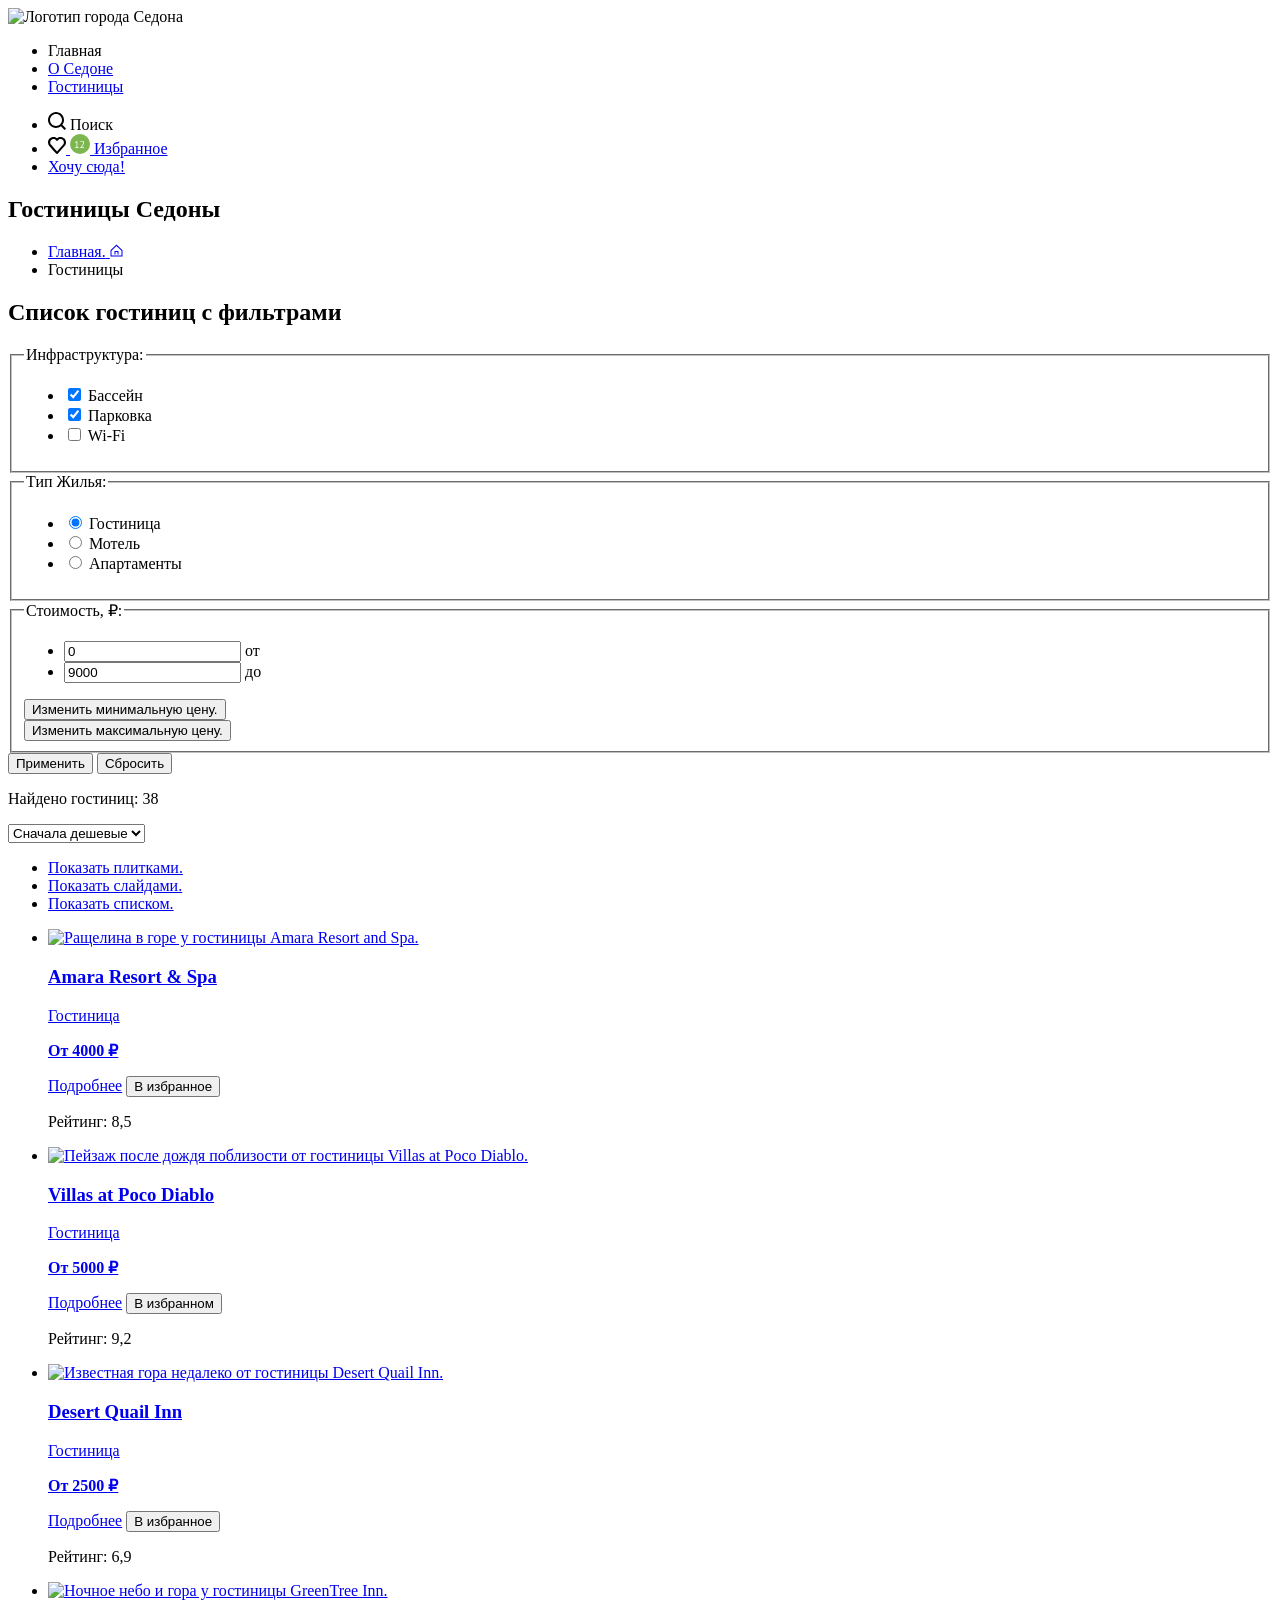
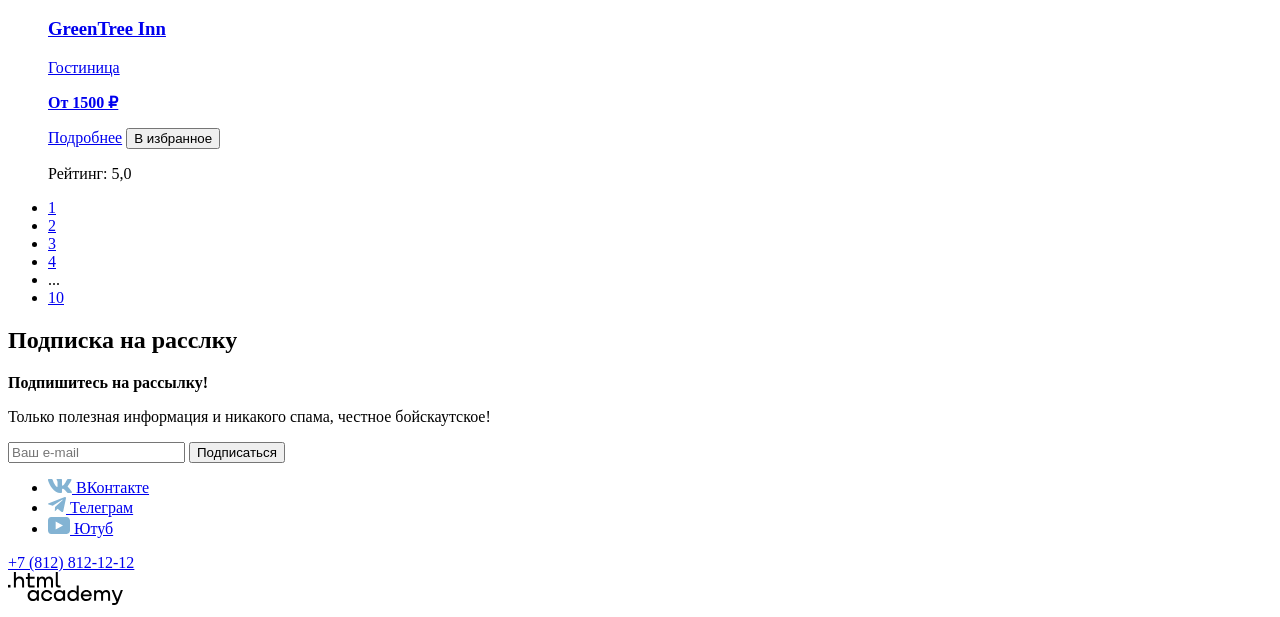
==== catalog.html @ 79cba4f5 "добавлены метки для автоматического теста" ====
<!doctype html>
<html lang="ru">
  <head>
    <meta charset="utf-8" />
    <title>HTML Academy: Седона</title>
    <link rel="icon" href="favicon.ico" />
    <link rel="icon" type="image/png" href="images/favicon.png" />
    <link rel="stylesheet" href="styles/styles.css" />
  </head>
  <body>
    <header class="catalog-header" data-test="header">
      <nav class="header-nav">
        <a class="header-logo"
          ><img
            width="102"
            height="84"
            class=""
            src="./img/logos/sedona-small.svg"
            alt="Логотип города Седона"
        /></a>
        <ul class="navigation-list">
          <li class="navigation-element list-element-selected">
            <a class="navigation-link">Главная</a>
          </li>
          <li class="navigation-element">
            <a class="navigation-link" href="./catalog.html">О Седоне</a>
          </li>
          <li class="navigation-element">
            <a class="navigation-link" href="./form.html">Гостиницы</a>
          </li>
        </ul>

        <ul class="navigation-list-icons">
          <li class="navigation-element">
            <a class="navigation-link"
              ><svg
                class="navigation-icon"
                width="18"
                height="18"
                viewBox="0 0 18 18"
                fill="none"
                xmlns="http://www.w3.org/2000/svg"
              >
                <path
                  d="M18 16.5083L14.3 12.8287C15.3 11.5359 16 9.8453 16 7.9558C16 3.58011 12.4 0 8 0C3.6 0 0 3.67956 0 8.05525C0 12.4309 3.6 16.011 8 16.011C9.8 16.011 11.5 15.4144 12.9 14.3204L16.6 18L18 16.5083ZM8 14.0221C4.7 14.0221 2 11.337 2 8.05525C2 4.77348 4.7 2.0884 8 2.0884C11.3 2.0884 14 4.77348 14 8.05525C14 11.337 11.3 14.0221 8 14.0221Z"
                  fill="black"
                />
              </svg>
              <span class="visually-hidden">Поиск</span>
            </a>
          </li>
          <li class="navigation-element">
            <a class="navigation-link" href="./catalog.html">
              <svg
                class="navigation-icon"
                width="18"
                height="17"
                viewBox="0 0 18 17"
                fill="none"
                xmlns="http://www.w3.org/2000/svg"
              >
                <path
                  d="M8.9 17C8.6 17 8.3 16.9 8.1 16.6C2.7 10.5 1.4 9.1 1.1 8.7C0.4 7.8 0 6.6 0 5.4C0 2.4 2.4 0 5.5 0C6.8 0 8 0.5 9 1.3C10 0.5 11.3 0 12.5 0C15.5 0 18 2.4 18 5.4C18 6.7 17.5 7.9 16.7 8.8L9.7 16.7C9.5 16.9 9.3 17 8.9 17ZM2.9 7.5C3.2 7.9 6.4 11.5 9 14.4L15.2 7.4C15.7 6.9 15.9 6.2 15.9 5.4C15.9 3.6 14.4 2.1 12.6 2.1C11.6 2.1 10.6 2.6 9.9 3.4C9.6 3.7 9.3 3.8 9 3.8C8.7 3.8 8.4 3.6 8.2 3.4C7.5 2.6 6.5 2.1 5.5 2.1C3.7 2.1 2.2 3.6 2.2 5.4C2.1 6.3 2.5 7 2.9 7.5C2.8 7.5 2.8 7.5 2.9 7.5Z"
                  fill="black"
                />
              </svg>
              <svg
                width="20"
                height="20"
                viewBox="0 0 20 20"
                fill="none"
                xmlns="http://www.w3.org/2000/svg"
              >
                <rect width="20" height="20" rx="10" fill="#7DB54F" />
                <path
                  d="M5.13078 13.26H6.53078V8.42L6.63078 7.83L6.23078 8.3L5.13078 9.09L4.75078 8.58L6.95078 6.88H7.31078V13.26H8.68078V14H5.13078V13.26ZM13.96 8.59C13.96 8.94333 13.8933 9.30667 13.76 9.68C13.6333 10.0467 13.4633 10.4167 13.25 10.79C13.0433 11.1633 12.81 11.53 12.55 11.89C12.29 12.2433 12.03 12.58 11.77 12.9L11.28 13.33V13.37L11.92 13.26H14.1V14H10.12V13.71C10.2667 13.5567 10.4433 13.3667 10.65 13.14C10.8567 12.9133 11.07 12.6633 11.29 12.39C11.5167 12.11 11.7367 11.8167 11.95 11.51C12.17 11.1967 12.3667 10.88 12.54 10.56C12.72 10.24 12.8633 9.92333 12.97 9.61C13.0767 9.29667 13.13 9 13.13 8.72C13.13 8.39333 13.0367 8.12333 12.85 7.91C12.6633 7.69 12.38 7.58 12 7.58C11.7467 7.58 11.5 7.63333 11.26 7.74C11.02 7.84 10.8133 7.95667 10.64 8.09L10.31 7.52C10.5433 7.32 10.82 7.16333 11.14 7.05C11.46 6.93667 11.8033 6.88 12.17 6.88C12.4567 6.88 12.71 6.92333 12.93 7.01C13.15 7.09 13.3367 7.20667 13.49 7.36C13.6433 7.51333 13.76 7.69667 13.84 7.91C13.92 8.11667 13.96 8.34333 13.96 8.59Z"
                  fill="white"
                />
              </svg>

              <span class="visually-hidden">Избранное</span>
            </a>
          </li>
          <li class="navigation-element">
            <a class="button navigation-link want-here-link" href="./form.html">
              Хочу сюда!
            </a>
          </li>
        </ul>
      </nav>
    </header>

    <main class="main-container main-inner" data-test="main">
      <section class="filter" data-test="filter">
        <h1 class="filter-title">Гостиницы Седоны</h1>
        <ul class="breadcrumbs">
          <li class="breadcrumbs-item">
            <a class="breadcrumbs-link" href="index.html">
              <span class="visually-hidden">Главная.</span>
              <svg
                class="breadcrumbs-icon"
                aria-hidden="true"
                focusable="false"
                width="13"
                height="13"
                viewBox="0 0 13 13"
                role="img"
                fill="currentColor"
                xmlns="http://www.w3.org/2000/svg"
              >
                <path
                  d="m6.5.5-6 5.8v6.2h12V6.3L6.5.5Zm5 11h-10V6.7l5-4.8 5 4.8v4.8Z"
                />
                <path d="M4.5 10.5h1V8h2v2.5h1V7h-4v3.5Z" />
              </svg>
            </a>
          </li>
          <li class="breadcrumbs-item">
            <a class="breadcrumbs-link">Гостиницы</a>
          </li>
        </ul>
        <h2 class="visually-hidden">Список гостиниц с фильтрами</h2>
        <form
          class="catalog-filter"
          action="https://echo.htmlacademy.ru/"
          method="get"
        >
          <fieldset class="catalog-filter-group catalog-filter-infrastructure">
            <legend class="catalog-filter-title">Инфраструктура:</legend>
            <ul class="catalog-filter-list">
              <li class="catalog-filter-item">
                <label class="control">
                  <input
                    class="control-input visually-hidden"
                    type="checkbox"
                    name="swimming-pool"
                    checked
                  />
                  <span class="control-mark"></span>
                  <span class="control-label">Бассейн</span>
                </label>
              </li>
              <li class="catalog-filter-item">
                <label class="control">
                  <input
                    class="control-input visually-hidden"
                    type="checkbox"
                    name="parking"
                    checked
                  />
                  <span class="control-mark"></span>
                  <span class="control-label">Парковка</span>
                </label>
              </li>
              <li class="catalog-filter-item">
                <label class="control">
                  <input
                    class="control-input visually-hidden"
                    type="checkbox"
                    name="wi-fi"
                  />
                  <span class="control-mark"></span>
                  <span class="control-label">Wi-Fi</span>
                </label>
              </li>
            </ul>
          </fieldset>
          <fieldset class="catalog-filter-group catalog-filter-type">
            <legend class="catalog-filter-title">Тип Жилья:</legend>
            <ul class="catalog-filter-list">
              <li class="catalog-filter-item">
                <label class="control">
                  <input
                    class="control-input visually-hidden"
                    type="radio"
                    name="type-of-housing"
                    value="hotel"
                    checked
                  />
                  <span class="control-mark"></span>
                  <span class="control-label">Гостиница</span>
                </label>
              </li>
              <li class="catalog-filter-item">
                <label class="control">
                  <input
                    class="control-input visually-hidden"
                    type="radio"
                    name="type-of-housing"
                    value="motel"
                  />
                  <span class="control-mark"></span>
                  <span class="control-label">Мотель</span>
                </label>
              </li>
              <li class="catalog-filter-item">
                <label class="control">
                  <input
                    class="control-input visually-hidden"
                    type="radio"
                    name="type-of-housing"
                    value="flat"
                  />
                  <span class="control-mark"></span>
                  <span class="control-label">Апартаменты</span>
                </label>
              </li>
            </ul>
          </fieldset>
          <fieldset class="catalog-filter-group catalog-filter-cost">
            <legend class="catalog-filter-title">Стоимость, &#8381;:</legend>
            <div class="range">
              <ul class="range-inputs-list">
                <li class="range-inputs-item">
                  <input
                    type="number"
                    class="range-field range-field-min"
                    id="range-field-min"
                    value="0"
                    name="range-field-min"
                  />
                  <label class="range-label" for="range-field-min">от</label>
                </li>
                <li class="range-inputs-item">
                  <input
                    type="number"
                    class="range-field range-field-max"
                    id="range-field-max"
                    value="9000"
                    name="range-field-max"
                  />
                  <label class="range-label" for="range-field-max">до</label>
                </li>
              </ul>
              <div class="range-scale">
                <div class="range-bar" style="left: 0; width: 227px">
                  <button class="range-toggle toggle-min" type="button">
                    <span class="visually-hidden"
                      >Изменить минимальную цену.</span
                    >
                  </button>
                  <button class="range-toggle toggle-max" type="button">
                    <span class="visually-hidden"
                      >Изменить максимальную цену.</span
                    >
                  </button>
                </div>
              </div>
            </div>
          </fieldset>
          <div class="filter-send-form">
            <button class="button button-agree" type="submit">Применить</button>
            <button class="button button-reset" type="reset">Сбросить</button>
          </div>
        </form>
      </section>

      <section class="catalog-products" data-test="catalog">
        <div class="catalog-products-sort">
          <p class="select-result">Найдено гостиниц: 38</p>
          <div class="select-wrapper">
            <select class="select-control" aria-label="Сортировка">
              <option value="cheap">Сначала дешевые</option>
            </select>
          </div>
          <ul class="catalog-view-list">
            <li class="catalog-view-item">
              <a
                class="button-show button-show-tile button-show-current"
                href="#"
              >
                <span class="visually-hidden">Показать плитками.</span>
              </a>
            </li>
            <li class="catalog-view-item">
              <a class="button-show button-show-slide" href="#">
                <span class="visually-hidden">Показать слайдами.</span>
              </a>
            </li>
            <li class="catalog-view-item">
              <a class="button-show button-show-list" href="#">
                <span class="visually-hidden">Показать списком.</span>
              </a>
            </li>
          </ul>
        </div>
        <ul class="product-list">
          <li class="product-card">
            <a class="product-card-link" href="#">
              <img
                class="product-card-image"
                src="images/catalog/hotel-1.jpg"
                width="300"
                height="212"
                alt="Ращелина в горе у гостиницы Amara Resort and Spa."
              />
              <h3 class="product-card-title">Amara Resort & Spa</h3>
              <div class="product-card-wrapper">
                <p class="product-card-type">Гостиница</p>
                <p class="product-card-prise">
                  <b class="product-card-prise-mark">От 4000 &#8381;</b>
                </p>
              </div>
            </a>
            <a class="button button-detailed" href="#">Подробнее</a>
            <button class="button button-favorite" type="button">
              В избранное
            </button>
            <div class="product-rating rating-4"></div>
            <p class="button button-rating">Рейтинг: 8,5</p>
          </li>
          <li class="product-card">
            <a class="product-card-link" href="#">
              <img
                class="product-card-image"
                src="images/catalog/hotel-2.jpg"
                width="300"
                height="212"
                alt="Пейзаж после дождя поблизости от гостиницы Villas at Poco Diablo."
              />
              <h3 class="product-card-title">Villas at Poco Diablo</h3>
              <div class="product-card-wrapper">
                <p class="product-card-type">Гостиница</p>
                <p class="product-card-prise">
                  <b class="product-card-prise-mark">От 5000 &#8381;</b>
                </p>
              </div>
            </a>
            <a class="button button-detailed" href="#">Подробнее</a>
            <button class="button button-favorite-added" type="button">
              В избранном
            </button>
            <div class="product-rating rating-4"></div>
            <p class="button button-rating">Рейтинг: 9,2</p>
          </li>
          <li class="product-card">
            <a class="product-card-link" href="#">
              <img
                class="product-card-image"
                src="images/catalog/hotel-3.jpg"
                width="300"
                height="212"
                alt="Известная гора недалеко от гостиницы Desert Quail Inn."
              />
              <h3 class="product-card-title">Desert Quail Inn</h3>
              <div class="product-card-wrapper">
                <p class="product-card-type">Гостиница</p>
                <p class="product-card-prise">
                  <b class="product-card-prise-mark">От 2500 &#8381;</b>
                </p>
              </div>
            </a>
            <a class="button button-detailed" href="#">Подробнее</a>
            <button class="button button-favorite" type="button">
              В избранное
            </button>
            <div class="product-rating rating-3"></div>
            <p class="button button-rating">Рейтинг: 6,9</p>
          </li>
          <li class="product-card">
            <a class="product-card-link" href="#">
              <img
                class="product-card-image"
                src="images/catalog/hotel-4.jpg"
                width="300"
                height="212"
                alt="Ночное небо и гора у гостиницы GreenTree Inn."
              />
              <h3 class="product-card-title">GreenTree Inn</h3>
              <div class="product-card-wrapper">
                <p class="product-card-type">Гостиница</p>
                <p class="product-card-prise">
                  <b class="product-card-prise-mark">От 1500 &#8381;</b>
                </p>
              </div>
            </a>
            <a class="button button-detailed" href="#">Подробнее</a>
            <button class="button button-favorite" type="button">
              В избранное
            </button>
            <div class="product-rating rating-2"></div>
            <p class="button button-rating">Рейтинг: 5,0</p>
          </li>
        </ul>
        <ul class="pagination">
          <li class="pagination-item">
            <a class="pagination-link pagination-link-current" href="#">1</a>
          </li>
          <li class="pagination-item">
            <a class="pagination-link" href="#">2</a>
          </li>
          <li class="pagination-item">
            <a class="pagination-link" href="#">3</a>
          </li>
          <li class="pagination-item">
            <a class="pagination-link" href="#">4</a>
          </li>
          <li class="pagination-item">
            <span class="pagination-link pagination-ellipsis">...</span>
          </li>
          <li class="pagination-item">
            <a class="pagination-link" href="#">10</a>
          </li>
        </ul>
      </section>
      <section class="subscribtion" data-test="subscribe">
        <h2 class="visually-hidden">Подписка на расслку</h2>

        <b class="find-hotel-title">Подпишитесь на рассылку!</b>
        <p class="find-hotel-bridge">
          Только полезная информация и никакого спама, честное бойскаутское!
        </p>

        <form
          class="subscribtion-form"
          action="https://echo.htmlacademy.ru/"
          method="post"
        >
          <label for="subscribtion-email"></label>
          <input
            class="field"
            placeholder="Ваш e-mail"
            type="email"
            name="subscribtion-email"
            id="subscribtion-email"
            required
          />
          <button class="button subscribtion-button" type="submit">
            Подписаться
          </button>
        </form>
      </section>
    </main>
    <footer class="catalog-footer" data-test="footer">
      <section class="footer-social">
        <ul class="footer-social-list">
          <li class="footer-social-item">
            <a class="footer-social-logo" href="https://vk.com/htmlacademy">
              <svg
                class="footer-social-logo"
                width="24"
                height="14"
                viewBox="0 0 24 14"
                fill="none"
                xmlns="http://www.w3.org/2000/svg"
              >
                <path
                  fill-rule="evenodd"
                  clip-rule="evenodd"
                  d="M23.45 0.948C23.616 0.402 23.45 0 22.655 0H20.03C19.362 0 19.054 0.347 18.887 0.73C18.887 0.73 17.552 3.926 15.661 6.002C15.049 6.604 14.771 6.795 14.437 6.795C14.27 6.795 14.019 6.604 14.019 6.057V0.948C14.019 0.292 13.835 0 13.279 0H9.151C8.734 0 8.483 0.304 8.483 0.593C8.483 1.214 9.429 1.358 9.526 3.106V6.904C9.526 7.737 9.373 7.888 9.039 7.888C8.149 7.888 5.984 4.677 4.699 1.003C4.45 0.288 4.198 0 3.527 0H0.9C0.15 0 0 0.347 0 0.73C0 1.412 0.89 4.8 4.145 9.281C6.315 12.341 9.37 14 12.153 14C13.822 14 14.028 13.632 14.028 12.997V10.684C14.028 9.947 14.186 9.8 14.715 9.8C15.105 9.8 15.772 9.992 17.33 11.467C19.11 13.216 19.403 14 20.405 14H23.03C23.78 14 24.156 13.632 23.94 12.904C23.702 12.18 22.852 11.129 21.725 9.882C21.113 9.172 20.195 8.407 19.916 8.024C19.527 7.533 19.638 7.314 19.916 6.877C19.916 6.877 23.116 2.451 23.449 0.948H23.45Z"
                  fill="#83B3D3"
                />
              </svg>

              <span class="visually-hidden">ВКонтакте</span>
            </a>
          </li>
          <li class="footer-social-item">
            <a class="footer-social-logo" href="https://t.me/htmlacademy">
              <svg
                class="footer-social-logo"
                width="18"
                height="16"
                viewBox="0 0 18 16"
                fill="none"
                xmlns="http://www.w3.org/2000/svg"
              >
                <path
                  d="M16.785 0.0992597L0.840489 6.24776C-0.247661 6.68481 -0.241365 7.29184 0.640845 7.56253L4.73445 8.83953L14.2058 2.8637C14.6537 2.59121 15.0629 2.7378 14.7265 3.03636L7.05283 9.96185H7.05103L7.05283 9.96275L6.77045 14.1823C7.18413 14.1823 7.36669 13.9925 7.59871 13.7686L9.58705 11.8351L13.7229 14.89C14.4855 15.31 15.0332 15.0941 15.2229 14.1841L17.9379 1.38885C18.2158 0.274623 17.5126 -0.229883 16.785 0.0992597Z"
                  fill="#83B3D3"
                />
              </svg>

              <span class="visually-hidden">Телеграм</span>
            </a>
          </li>
          <li class="footer-social-item">
            <a
              class="footer-social-logo"
              href="https://www.youtube.com/user/htmlacademyru"
            >
              <svg
                class="footer-social-logo"
                width="22"
                height="17"
                viewBox="0 0 22 17"
                fill="none"
                xmlns="http://www.w3.org/2000/svg"
              >
                <path
                  d="M18.607 0H3.17413C1.31343 0 0 1.59375 0 3.4V13.4937C0 15.4062 1.31343 17 3.17413 17H18.8259C20.4677 17 22 15.4062 22 13.6V3.4C21.7811 1.59375 20.4677 0 18.607 0ZM7.66169 12.5375V4.4625L14.995 8.5L7.66169 12.5375Z"
                  fill="#83B3D3"
                />
              </svg>

              <span class="visually-hidden">Ютуб</span>
            </a>
          </li>
        </ul>
      </section>

      <section class="footer-phone">
        <a href="tel:+78128121212">+7 (812) 812-12-12</a>
      </section>
      <section class="footer-logo">
        <svg
          width="115"
          height="33"
          viewBox="0 0 115 33"
          fill="none"
          xmlns="http://www.w3.org/2000/svg"
        >
          <path d="M0 12.9V15.5H2.5V12.9H0Z" fill="black" />
          <path
            d="M11.6 4.5C10 4.5 8.8 5.2 8 6.2H7.9V0H5.9V15.5H7.9V10.2C7.9 8.1 9.2 6.6 11.2 6.6C13 6.6 14.1 8 14.1 9.8V15.5H16.1V9.4C16.2 6.4 14.3 4.5 11.6 4.5Z"
            fill="black"
          />
          <path
            d="M26.6 4.8H21.8V1.1H19.8V4.9H17.9V6.9H19.8V12.9C19.8 14.6 20.8 15.6 22.5 15.6H26.6V13.6H22.9C22.2 13.6 21.8 13.2 21.8 12.5V6.8H26.6V4.8Z"
            fill="black"
          />
          <path
            d="M41.1 4.6C39.5 4.6 38.2 5.4 37.6 6.7H37.5C36.9 5.5 35.7 4.6 34.1 4.6C32.7 4.6 31.6 5.4 31 6.4H30.9V4.8H29V15.4H31V10C31 8 32 6.5 33.6 6.5C35.1 6.5 36 7.5 36 9.1V15.4H38V9.8C38 7.4 39.4 6.5 40.6 6.5C42.1 6.5 43 7.5 43 9.1V15.4H45V8.9C45.1 6.4 43.6 4.6 41.1 4.6Z"
            fill="black"
          />
          <path
            d="M47.8 12.7C47.8 14.4 48.8 15.4 50.6 15.4H52.6V13.4H50.9C50.2 13.4 49.8 13 49.8 12.3V0H47.8V12.7Z"
            fill="black"
          />
          <path
            d="M28.9 19.7C28 18.6 26.7 17.9 25 17.9C21.9 17.9 19.6 20.2 19.6 23.5C19.6 26.8 21.9 29.1 25 29.1C26.8 29.1 28 28.3 28.8 27.2H28.9V28.8H30.9V18.2H28.9V19.7ZM25.3 27.1C23.1 27.1 21.7 25.5 21.7 23.5C21.7 21.5 23.1 19.9 25.3 19.9C27.5 19.9 28.9 21.5 28.9 23.5C28.9 25.4 27.5 27.1 25.3 27.1Z"
            fill="black"
          />
          <path
            d="M44.2 22C43.7 19.6 41.6 17.9 38.8 17.9C35.4 17.9 33.2 20.4 33.2 23.5C33.2 26.6 35.4 29.1 38.8 29.1C41.6 29.1 43.7 27.3 44.2 24.9H42.1C41.7 26.2 40.4 27.2 38.8 27.2C36.6 27.2 35.2 25.6 35.2 23.6C35.2 21.6 36.6 20 38.8 20C40.4 20 41.6 21 42.1 22.2H44.2V22Z"
            fill="black"
          />
          <path
            d="M55.1 19.7C54.2 18.6 52.9 17.9 51.2 17.9C48.1 17.9 45.8 20.2 45.8 23.5C45.8 26.8 48.1 29.1 51.2 29.1C53 29.1 54.2 28.3 55 27.2H55.1V28.8H57.1V18.2H55.1V19.7ZM51.5 27.1C49.3 27.1 47.9 25.5 47.9 23.5C47.9 21.5 49.3 19.9 51.5 19.9C53.7 19.9 55.1 21.5 55.1 23.5C55.1 25.4 53.6 27.1 51.5 27.1Z"
            fill="black"
          />
          <path
            d="M68.7 19.8C67.8 18.7 66.5 17.9 64.8 17.9C61.7 17.9 59.4 20.2 59.4 23.5C59.4 26.8 61.6 29.1 64.8 29.1C66.5 29.1 67.8 28.3 68.6 27.3H68.7V28.8H70.7V13.4H68.7V19.8ZM65.1 27.1C62.9 27.1 61.5 25.5 61.5 23.5C61.5 21.5 62.9 19.9 65.1 19.9C67.3 19.9 68.7 21.5 68.7 23.5C68.6 25.5 67.2 27.1 65.1 27.1Z"
            fill="black"
          />
          <path
            d="M78.3 17.9C75 17.9 72.8 20.4 72.8 23.5C72.8 26.5 74.9 29.1 78.3 29.1C80.8 29.1 82.8 27.8 83.5 25.5H81.4C80.9 26.5 79.8 27.1 78.4 27.1C76.5 27.1 75.1 25.8 75 24.2H83.8C84 20.6 81.8 17.9 78.3 17.9ZM78.3 19.8C80 19.8 81.3 20.8 81.6 22.4H75.1C75.4 20.9 76.6 19.8 78.3 19.8Z"
            fill="black"
          />
          <path
            d="M98.2 17.9C96.6 17.9 95.3 18.7 94.6 19.9H94.5C93.9 18.7 92.7 17.9 91.1 17.9C89.7 17.9 88.6 18.6 88 19.7V18.2H86.1V28.8H88.1V23.4C88.1 21.4 89.1 20 90.7 19.9C92.2 19.9 93.1 20.9 93.1 22.5V28.8H95.1V23.2C95.1 20.8 96.5 19.9 97.7 19.9C99.2 19.9 100.1 20.9 100.1 22.5V28.8H102.1V22.3C102.2 19.7 100.7 17.9 98.2 17.9Z"
            fill="black"
          />
          <path
            d="M109.4 27L105.8 18.1H103.6L108.4 29.7C108.1 30.6 107.7 30.9 106.7 30.9H104.2V32.9H106.7C108.5 32.9 109.5 32.1 110.2 30.3L114.9 18.1H112.8L109.4 27Z"
            fill="black"
          />
        </svg>
      </section>
    </footer>
  </body>
</html>
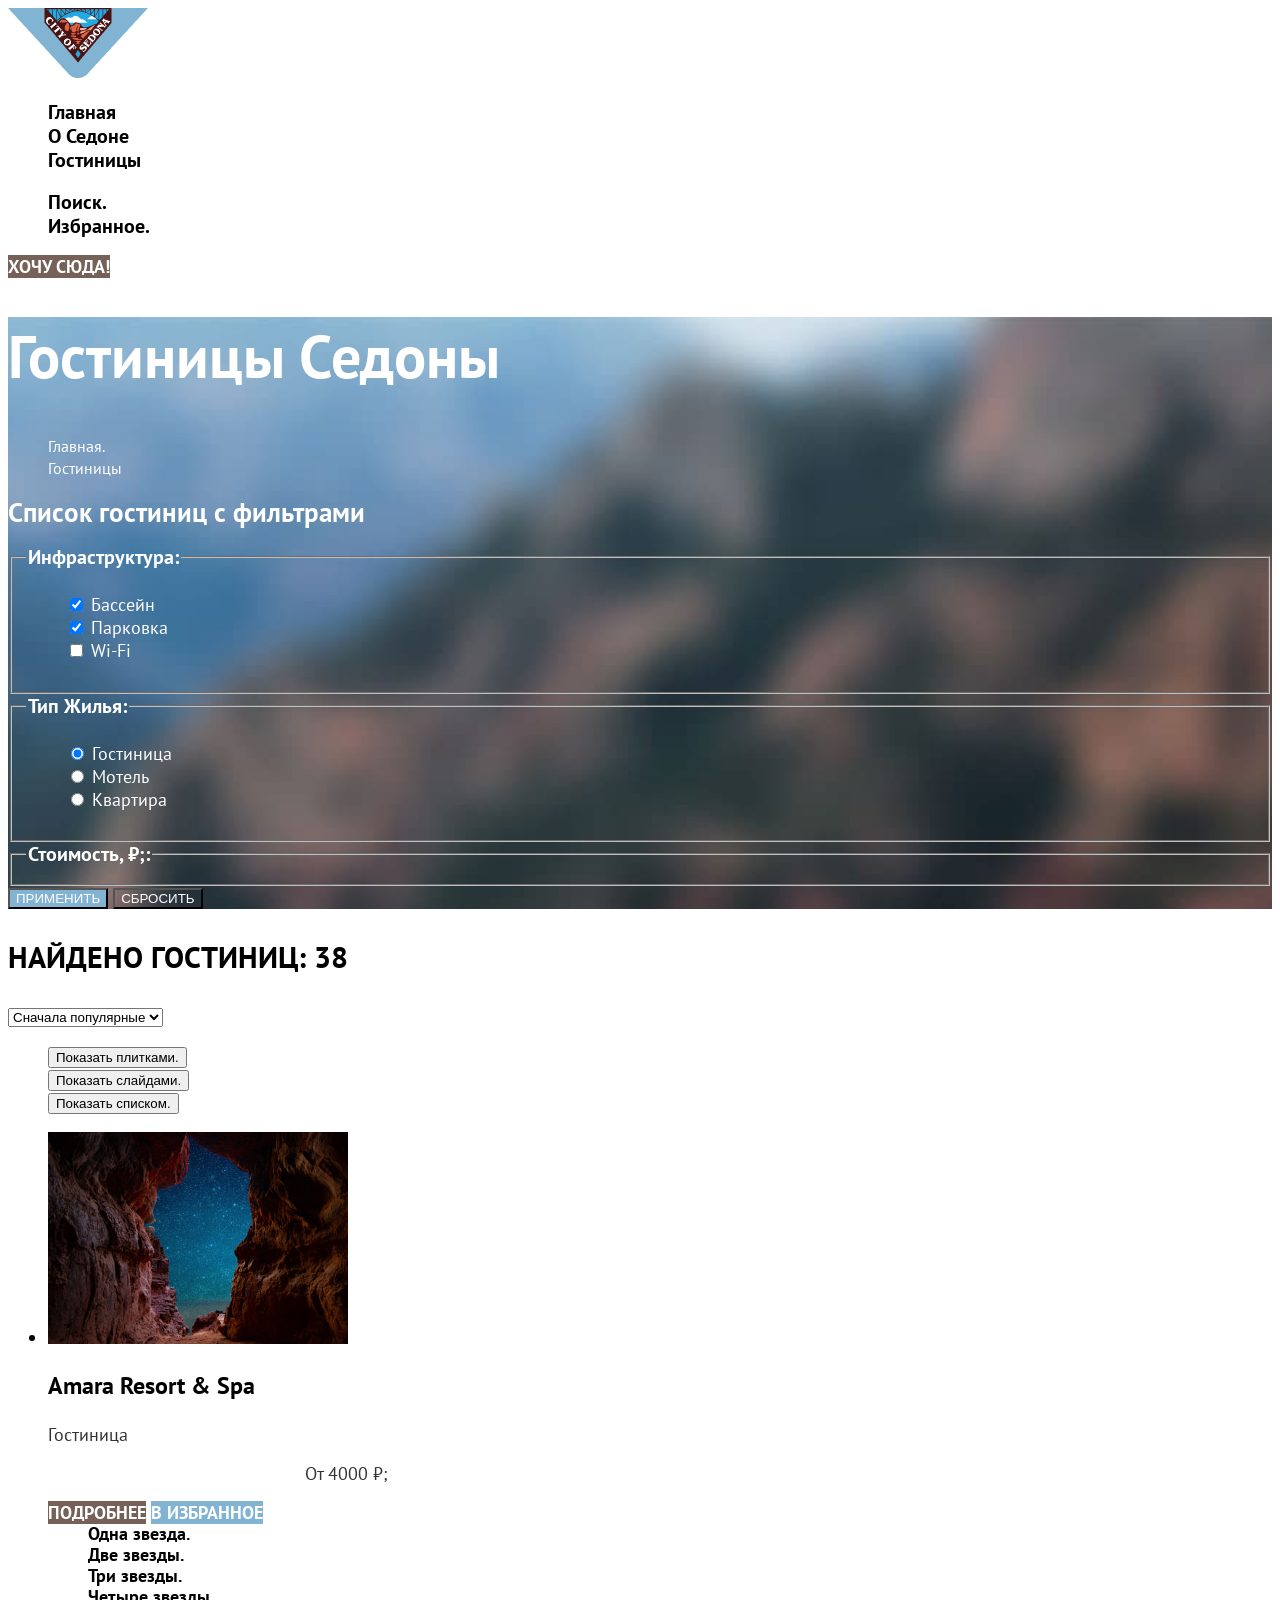
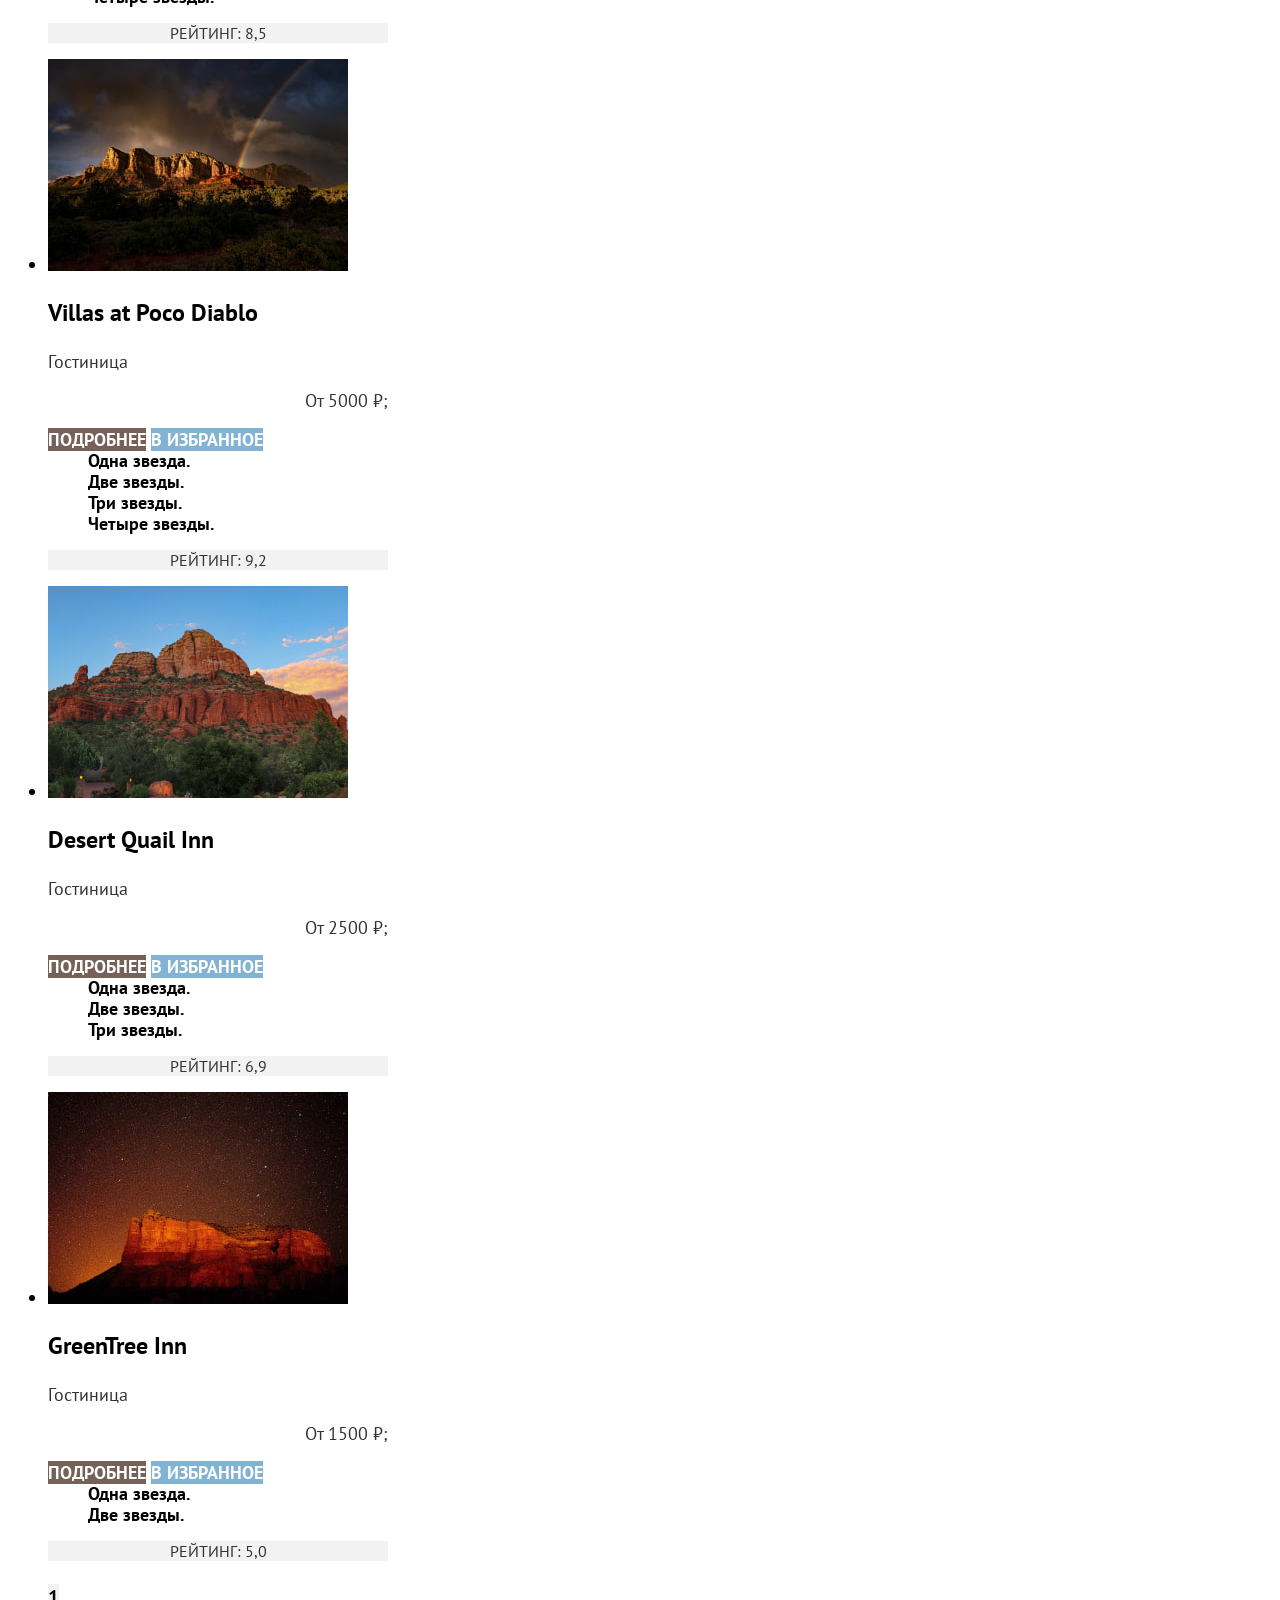
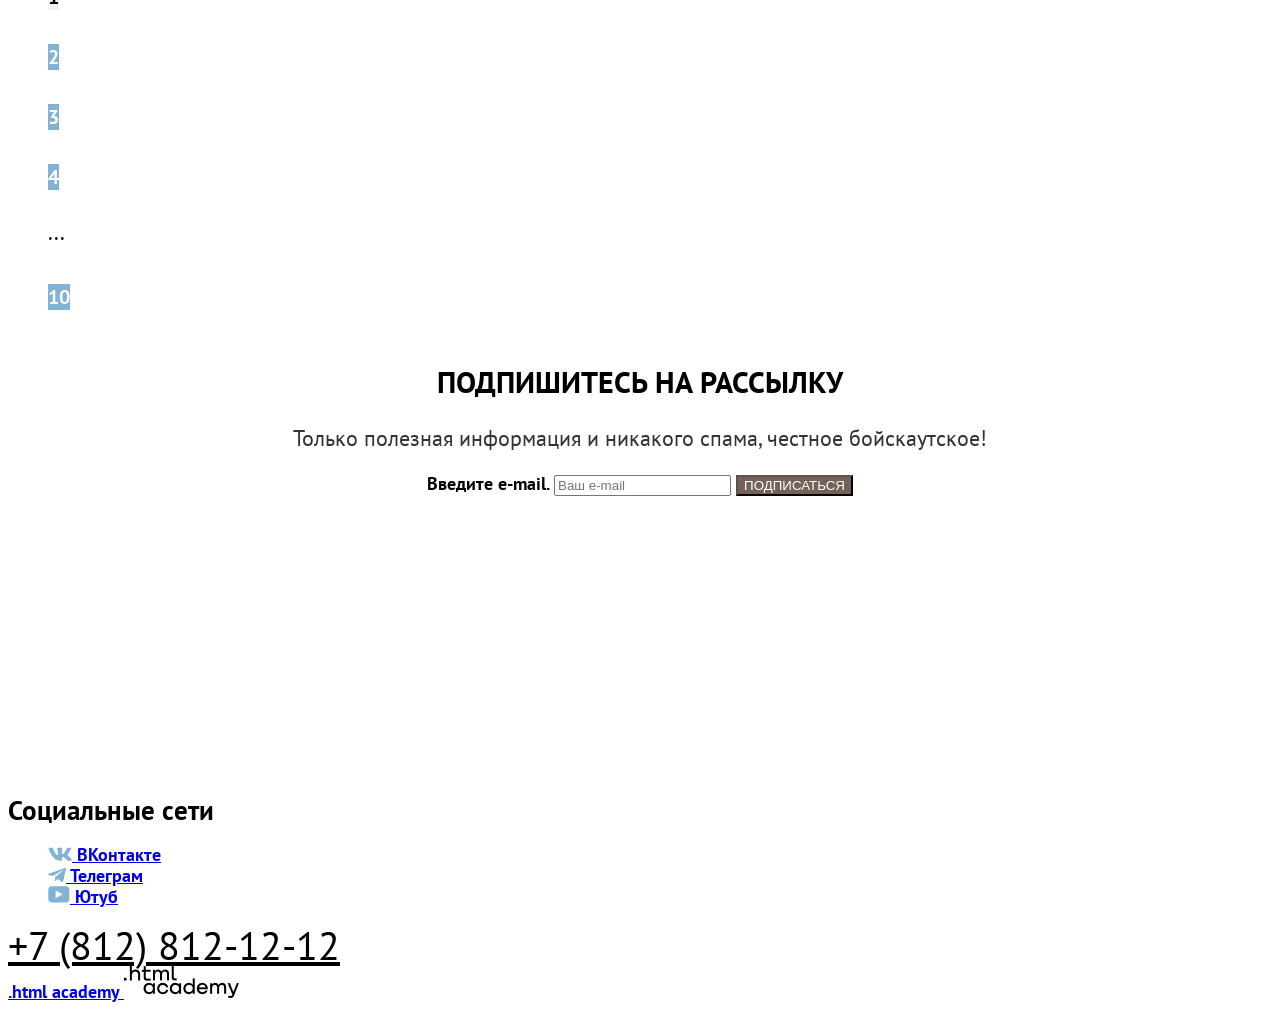
==== commit aabb4830: "сделаны стили каталога" ====
--- a/catalog.html
+++ b/catalog.html
@@ -3,116 +3,55 @@
   <head>
     <meta charset="utf-8" />
     <title>HTML Academy: Седона</title>
-    <link rel="icon" href="favicon.ico" />
-    <link rel="icon" type="image/png" href="images/favicon.png" />
     <link rel="stylesheet" href="styles/styles.css" />
   </head>
   <body>
-    <header class="catalog-header" data-test="header">
-      <nav class="header-nav">
-        <a class="header-logo"
-          ><img
-            width="102"
-            height="84"
-            class=""
-            src="./img/logos/sedona-small.svg"
-            alt="Логотип города Седона"
-        /></a>
+    <header class="page-header">
+      <a class="navigation-logo" href="index.html">
+        <img
+          class="navigation-img"
+          src="images/logo.png"
+          width="140"
+          height="70"
+          alt='Логотип сайта поиска гостиниц "Седона".'
+        />
+      </a>
+      <nav class="navigation">
         <ul class="navigation-list">
-          <li class="navigation-element list-element-selected">
-            <a class="navigation-link">Главная</a>
-          </li>
-          <li class="navigation-element">
-            <a class="navigation-link" href="./catalog.html">О Седоне</a>
-          </li>
-          <li class="navigation-element">
-            <a class="navigation-link" href="./form.html">Гостиницы</a>
-          </li>
-        </ul>
-
-        <ul class="navigation-list-icons">
-          <li class="navigation-element">
-            <a class="navigation-link"
-              ><svg
-                class="navigation-icon"
-                width="18"
-                height="18"
-                viewBox="0 0 18 18"
-                fill="none"
-                xmlns="http://www.w3.org/2000/svg"
-              >
-                <path
-                  d="M18 16.5083L14.3 12.8287C15.3 11.5359 16 9.8453 16 7.9558C16 3.58011 12.4 0 8 0C3.6 0 0 3.67956 0 8.05525C0 12.4309 3.6 16.011 8 16.011C9.8 16.011 11.5 15.4144 12.9 14.3204L16.6 18L18 16.5083ZM8 14.0221C4.7 14.0221 2 11.337 2 8.05525C2 4.77348 4.7 2.0884 8 2.0884C11.3 2.0884 14 4.77348 14 8.05525C14 11.337 11.3 14.0221 8 14.0221Z"
-                  fill="black"
-                />
-              </svg>
-              <span class="visually-hidden">Поиск</span>
-            </a>
-          </li>
-          <li class="navigation-element">
-            <a class="navigation-link" href="./catalog.html">
-              <svg
-                class="navigation-icon"
-                width="18"
-                height="17"
-                viewBox="0 0 18 17"
-                fill="none"
-                xmlns="http://www.w3.org/2000/svg"
-              >
-                <path
-                  d="M8.9 17C8.6 17 8.3 16.9 8.1 16.6C2.7 10.5 1.4 9.1 1.1 8.7C0.4 7.8 0 6.6 0 5.4C0 2.4 2.4 0 5.5 0C6.8 0 8 0.5 9 1.3C10 0.5 11.3 0 12.5 0C15.5 0 18 2.4 18 5.4C18 6.7 17.5 7.9 16.7 8.8L9.7 16.7C9.5 16.9 9.3 17 8.9 17ZM2.9 7.5C3.2 7.9 6.4 11.5 9 14.4L15.2 7.4C15.7 6.9 15.9 6.2 15.9 5.4C15.9 3.6 14.4 2.1 12.6 2.1C11.6 2.1 10.6 2.6 9.9 3.4C9.6 3.7 9.3 3.8 9 3.8C8.7 3.8 8.4 3.6 8.2 3.4C7.5 2.6 6.5 2.1 5.5 2.1C3.7 2.1 2.2 3.6 2.2 5.4C2.1 6.3 2.5 7 2.9 7.5C2.8 7.5 2.8 7.5 2.9 7.5Z"
-                  fill="black"
-                />
-              </svg>
-              <svg
-                width="20"
-                height="20"
-                viewBox="0 0 20 20"
-                fill="none"
-                xmlns="http://www.w3.org/2000/svg"
-              >
-                <rect width="20" height="20" rx="10" fill="#7DB54F" />
-                <path
-                  d="M5.13078 13.26H6.53078V8.42L6.63078 7.83L6.23078 8.3L5.13078 9.09L4.75078 8.58L6.95078 6.88H7.31078V13.26H8.68078V14H5.13078V13.26ZM13.96 8.59C13.96 8.94333 13.8933 9.30667 13.76 9.68C13.6333 10.0467 13.4633 10.4167 13.25 10.79C13.0433 11.1633 12.81 11.53 12.55 11.89C12.29 12.2433 12.03 12.58 11.77 12.9L11.28 13.33V13.37L11.92 13.26H14.1V14H10.12V13.71C10.2667 13.5567 10.4433 13.3667 10.65 13.14C10.8567 12.9133 11.07 12.6633 11.29 12.39C11.5167 12.11 11.7367 11.8167 11.95 11.51C12.17 11.1967 12.3667 10.88 12.54 10.56C12.72 10.24 12.8633 9.92333 12.97 9.61C13.0767 9.29667 13.13 9 13.13 8.72C13.13 8.39333 13.0367 8.12333 12.85 7.91C12.6633 7.69 12.38 7.58 12 7.58C11.7467 7.58 11.5 7.63333 11.26 7.74C11.02 7.84 10.8133 7.95667 10.64 8.09L10.31 7.52C10.5433 7.32 10.82 7.16333 11.14 7.05C11.46 6.93667 11.8033 6.88 12.17 6.88C12.4567 6.88 12.71 6.92333 12.93 7.01C13.15 7.09 13.3367 7.20667 13.49 7.36C13.6433 7.51333 13.76 7.69667 13.84 7.91C13.92 8.11667 13.96 8.34333 13.96 8.59Z"
-                  fill="white"
-                />
-              </svg>
-
-              <span class="visually-hidden">Избранное</span>
-            </a>
-          </li>
-          <li class="navigation-element">
-            <a class="button navigation-link want-here-link" href="./form.html">
-              Хочу сюда!
-            </a>
-          </li>
-        </ul>
+          <li class="navigation-item">
+            <a class="navigation-link" href="index.html">Главная</a>
+          </li>
+          <li class="navigation-item">
+            <a class="navigation-link" href="#">О Седоне</a>
+          </li>
+          <li class="navigation-item">
+            <a class="navigation-link navigation-current" href="catalog.html"
+              >Гостиницы</a
+            >
+          </li>
+        </ul>
+        <ul class="navigation-list navigation-user">
+          <li class="navigation-item">
+            <a class="navigation-link" href="#">
+              <span class="visually-hidden">Поиск.</span>
+            </a>
+          </li>
+          <li class="navigation-item">
+            <a class="navigation-link" href="#">
+              <span class="visually-hidden">Избранное.</span>
+            </a>
+          </li>
+        </ul>
+        <a class="button sign-link" href="#">Хочу сюда!</a>
       </nav>
     </header>
-
-    <main class="main-container main-inner" data-test="main">
-      <section class="filter" data-test="filter">
-        <h1 class="filter-title">Гостиницы Седоны</h1>
+    <main class="main-inner">
+      <header class="inner-header">
+        <h1 class="inner-header-title">Гостиницы Седоны</h1>
         <ul class="breadcrumbs">
           <li class="breadcrumbs-item">
             <a class="breadcrumbs-link" href="index.html">
               <span class="visually-hidden">Главная.</span>
-              <svg
-                class="breadcrumbs-icon"
-                aria-hidden="true"
-                focusable="false"
-                width="13"
-                height="13"
-                viewBox="0 0 13 13"
-                role="img"
-                fill="currentColor"
-                xmlns="http://www.w3.org/2000/svg"
-              >
-                <path
-                  d="m6.5.5-6 5.8v6.2h12V6.3L6.5.5Zm5 11h-10V6.7l5-4.8 5 4.8v4.8Z"
-                />
-                <path d="M4.5 10.5h1V8h2v2.5h1V7h-4v3.5Z" />
-              </svg>
             </a>
           </li>
           <li class="breadcrumbs-item">
@@ -125,165 +64,109 @@
           action="https://echo.htmlacademy.ru/"
           method="get"
         >
-          <fieldset class="catalog-filter-group catalog-filter-infrastructure">
+          <fieldset class="catalog-filter-group">
             <legend class="catalog-filter-title">Инфраструктура:</legend>
             <ul class="catalog-filter-list">
               <li class="catalog-filter-item">
                 <label class="control">
                   <input
-                    class="control-input visually-hidden"
+                    class="control-input"
                     type="checkbox"
                     name="swimming-pool"
                     checked
                   />
-                  <span class="control-mark"></span>
-                  <span class="control-label">Бассейн</span>
+                  Бассейн
                 </label>
               </li>
               <li class="catalog-filter-item">
                 <label class="control">
                   <input
-                    class="control-input visually-hidden"
+                    class="control-input"
                     type="checkbox"
                     name="parking"
                     checked
                   />
-                  <span class="control-mark"></span>
-                  <span class="control-label">Парковка</span>
-                </label>
-              </li>
-              <li class="catalog-filter-item">
-                <label class="control">
-                  <input
-                    class="control-input visually-hidden"
-                    type="checkbox"
-                    name="wi-fi"
-                  />
-                  <span class="control-mark"></span>
-                  <span class="control-label">Wi-Fi</span>
+                  Парковка
+                </label>
+              </li>
+              <li class="catalog-filter-item">
+                <label class="control">
+                  <input class="control-input" type="checkbox" name="wi-fi" />
+                  Wi-Fi
                 </label>
               </li>
             </ul>
           </fieldset>
-          <fieldset class="catalog-filter-group catalog-filter-type">
+          <fieldset class="catalog-filter-group">
             <legend class="catalog-filter-title">Тип Жилья:</legend>
             <ul class="catalog-filter-list">
               <li class="catalog-filter-item">
                 <label class="control">
                   <input
-                    class="control-input visually-hidden"
+                    class="control-input"
                     type="radio"
                     name="type-of-housing"
                     value="hotel"
                     checked
                   />
-                  <span class="control-mark"></span>
-                  <span class="control-label">Гостиница</span>
+                  Гостиница
                 </label>
               </li>
               <li class="catalog-filter-item">
                 <label class="control">
                   <input
-                    class="control-input visually-hidden"
+                    class="control-input"
                     type="radio"
                     name="type-of-housing"
                     value="motel"
                   />
-                  <span class="control-mark"></span>
-                  <span class="control-label">Мотель</span>
+                  Мотель
                 </label>
               </li>
               <li class="catalog-filter-item">
                 <label class="control">
                   <input
-                    class="control-input visually-hidden"
+                    class="control-input"
                     type="radio"
                     name="type-of-housing"
                     value="flat"
                   />
-                  <span class="control-mark"></span>
-                  <span class="control-label">Апартаменты</span>
+                  Квартира
                 </label>
               </li>
             </ul>
           </fieldset>
-          <fieldset class="catalog-filter-group catalog-filter-cost">
-            <legend class="catalog-filter-title">Стоимость, &#8381;:</legend>
-            <div class="range">
-              <ul class="range-inputs-list">
-                <li class="range-inputs-item">
-                  <input
-                    type="number"
-                    class="range-field range-field-min"
-                    id="range-field-min"
-                    value="0"
-                    name="range-field-min"
-                  />
-                  <label class="range-label" for="range-field-min">от</label>
-                </li>
-                <li class="range-inputs-item">
-                  <input
-                    type="number"
-                    class="range-field range-field-max"
-                    id="range-field-max"
-                    value="9000"
-                    name="range-field-max"
-                  />
-                  <label class="range-label" for="range-field-max">до</label>
-                </li>
-              </ul>
-              <div class="range-scale">
-                <div class="range-bar" style="left: 0; width: 227px">
-                  <button class="range-toggle toggle-min" type="button">
-                    <span class="visually-hidden"
-                      >Изменить минимальную цену.</span
-                    >
-                  </button>
-                  <button class="range-toggle toggle-max" type="button">
-                    <span class="visually-hidden"
-                      >Изменить максимальную цену.</span
-                    >
-                  </button>
-                </div>
-              </div>
-            </div>
+          <fieldset class="catalog-filter-group">
+            <legend class="catalog-filter-title">Стоимость, &#8381;;:</legend>
           </fieldset>
-          <div class="filter-send-form">
-            <button class="button button-agree" type="submit">Применить</button>
-            <button class="button button-reset" type="reset">Сбросить</button>
-          </div>
+          <button class="button button-apply" type="submit">Применить</button>
+          <button class="button button-clear" type="reset">Сбросить</button>
         </form>
-      </section>
-
-      <section class="catalog-products" data-test="catalog">
-        <div class="catalog-products-sort">
-          <p class="select-result">Найдено гостиниц: 38</p>
-          <div class="select-wrapper">
-            <select class="select-control" aria-label="Сортировка">
-              <option value="cheap">Сначала дешевые</option>
-            </select>
-          </div>
-          <ul class="catalog-view-list">
-            <li class="catalog-view-item">
-              <a
-                class="button-show button-show-tile button-show-current"
-                href="#"
-              >
-                <span class="visually-hidden">Показать плитками.</span>
-              </a>
-            </li>
-            <li class="catalog-view-item">
-              <a class="button-show button-show-slide" href="#">
-                <span class="visually-hidden">Показать слайдами.</span>
-              </a>
-            </li>
-            <li class="catalog-view-item">
-              <a class="button-show button-show-list" href="#">
-                <span class="visually-hidden">Показать списком.</span>
-              </a>
-            </li>
-          </ul>
-        </div>
+      </header>
+      <section class="catalog-products">
+        <p class="select-result">Найдено гостиниц: 38</p>
+        <select class="select-control" aria-label="Сортировка">
+          <option value="popular">Сначала популярные</option>
+          <option value="cheap">Сначала дешевые</option>
+          <option value="expensive">Сначала дорогие</option>
+        </select>
+        <ul class="catalog-view-list">
+          <li class="catalog-view-item">
+            <button class="button-show-tile">
+              <span class="visually-hidden">Показать плитками.</span>
+            </button>
+          </li>
+          <li class="catalog-view-item">
+            <button class="button-show-slide">
+              <span class="visually-hidden">Показать слайдами.</span>
+            </button>
+          </li>
+          <li class="catalog-view-item">
+            <button class="button-show-list">
+              <span class="visually-hidden">Показать списком.</span>
+            </button>
+          </li>
+        </ul>
         <ul class="product-list">
           <li class="product-card">
             <a class="product-card-link" href="#">
@@ -292,22 +175,31 @@
                 src="images/catalog/hotel-1.jpg"
                 width="300"
                 height="212"
-                alt="Ращелина в горе у гостиницы Amara Resort and Spa."
+                alt="Гостиница Amara Resort & Spa"
               />
               <h3 class="product-card-title">Amara Resort & Spa</h3>
-              <div class="product-card-wrapper">
-                <p class="product-card-type">Гостиница</p>
-                <p class="product-card-prise">
-                  <b class="product-card-prise-mark">От 4000 &#8381;</b>
-                </p>
-              </div>
-            </a>
-            <a class="button button-detailed" href="#">Подробнее</a>
-            <button class="button button-favorite" type="button">
-              В избранное
-            </button>
-            <div class="product-rating rating-4"></div>
-            <p class="button button-rating">Рейтинг: 8,5</p>
+              <p class="product-card-type">Гостиница</p>
+              <p class="product-card-prise">
+                <b class="product-card-prise-mark">От 4000 &#8381;</b>;
+              </p>
+            </a>
+            <a class="button product-button-detailed" href="#">Подробнее</a>
+            <a class="button product-button-favorite" href="#">В избранное</a>
+            <ul class="product-rating-list">
+              <li class="product-rating-item">
+                <span class="visually-hidden">Одна звезда.</span>
+              </li>
+              <li class="product-rating-item">
+                <span class="visually-hidden">Две звезды.</span>
+              </li>
+              <li class="product-rating-item">
+                <span class="visually-hidden">Три звезды.</span>
+              </li>
+              <li class="product-rating-item">
+                <span class="visually-hidden">Четыре звезды.</span>
+              </li>
+            </ul>
+            <p class="button product-rating-current">Рейтинг: 8,5</p>
           </li>
           <li class="product-card">
             <a class="product-card-link" href="#">
@@ -316,22 +208,31 @@
                 src="images/catalog/hotel-2.jpg"
                 width="300"
                 height="212"
-                alt="Пейзаж после дождя поблизости от гостиницы Villas at Poco Diablo."
+                alt="Гостиница Villas at Poco Diablo"
               />
               <h3 class="product-card-title">Villas at Poco Diablo</h3>
-              <div class="product-card-wrapper">
-                <p class="product-card-type">Гостиница</p>
-                <p class="product-card-prise">
-                  <b class="product-card-prise-mark">От 5000 &#8381;</b>
-                </p>
-              </div>
-            </a>
-            <a class="button button-detailed" href="#">Подробнее</a>
-            <button class="button button-favorite-added" type="button">
-              В избранном
-            </button>
-            <div class="product-rating rating-4"></div>
-            <p class="button button-rating">Рейтинг: 9,2</p>
+              <p class="product-card-type">Гостиница</p>
+              <p class="product-card-prise">
+                <b class="product-card-prise-mark">От 5000 &#8381;</b>;
+              </p>
+            </a>
+            <a class="button product-button-detailed" href="#">Подробнее</a>
+            <a class="button product-button-favorite" href="#">В избранное</a>
+            <ul class="product-rating-list">
+              <li class="product-rating-item">
+                <span class="visually-hidden">Одна звезда.</span>
+              </li>
+              <li class="product-rating-item">
+                <span class="visually-hidden">Две звезды.</span>
+              </li>
+              <li class="product-rating-item">
+                <span class="visually-hidden">Три звезды.</span>
+              </li>
+              <li class="product-rating-item">
+                <span class="visually-hidden">Четыре звезды.</span>
+              </li>
+            </ul>
+            <p class="button product-rating-current">Рейтинг: 9,2</p>
           </li>
           <li class="product-card">
             <a class="product-card-link" href="#">
@@ -340,22 +241,28 @@
                 src="images/catalog/hotel-3.jpg"
                 width="300"
                 height="212"
-                alt="Известная гора недалеко от гостиницы Desert Quail Inn."
+                alt="Гостиница Desert Quail Inn"
               />
               <h3 class="product-card-title">Desert Quail Inn</h3>
-              <div class="product-card-wrapper">
-                <p class="product-card-type">Гостиница</p>
-                <p class="product-card-prise">
-                  <b class="product-card-prise-mark">От 2500 &#8381;</b>
-                </p>
-              </div>
-            </a>
-            <a class="button button-detailed" href="#">Подробнее</a>
-            <button class="button button-favorite" type="button">
-              В избранное
-            </button>
-            <div class="product-rating rating-3"></div>
-            <p class="button button-rating">Рейтинг: 6,9</p>
+              <p class="product-card-type">Гостиница</p>
+              <p class="product-card-prise">
+                <b class="product-card-prise-mark">От 2500 &#8381;</b>;
+              </p>
+            </a>
+            <a class="button product-button-detailed" href="#">Подробнее</a>
+            <a class="button product-button-favorite" href="#">В избранное</a>
+            <ul class="product-rating-list">
+              <li class="product-rating-item">
+                <span class="visually-hidden">Одна звезда.</span>
+              </li>
+              <li class="product-rating-item">
+                <span class="visually-hidden">Две звезды.</span>
+              </li>
+              <li class="product-rating-item">
+                <span class="visually-hidden">Три звезды.</span>
+              </li>
+            </ul>
+            <p class="button product-rating-current">Рейтинг: 6,9</p>
           </li>
           <li class="product-card">
             <a class="product-card-link" href="#">
@@ -364,198 +271,135 @@
                 src="images/catalog/hotel-4.jpg"
                 width="300"
                 height="212"
-                alt="Ночное небо и гора у гостиницы GreenTree Inn."
+                alt="Гостиница GreenTree Inn"
               />
               <h3 class="product-card-title">GreenTree Inn</h3>
-              <div class="product-card-wrapper">
-                <p class="product-card-type">Гостиница</p>
-                <p class="product-card-prise">
-                  <b class="product-card-prise-mark">От 1500 &#8381;</b>
-                </p>
-              </div>
-            </a>
-            <a class="button button-detailed" href="#">Подробнее</a>
-            <button class="button button-favorite" type="button">
-              В избранное
-            </button>
-            <div class="product-rating rating-2"></div>
-            <p class="button button-rating">Рейтинг: 5,0</p>
+              <p class="product-card-type">Гостиница</p>
+              <p class="product-card-prise">
+                <b class="product-card-prise-mark">От 1500 &#8381;</b>;
+              </p>
+            </a>
+            <a class="button product-button-detailed" href="#">Подробнее</a>
+            <a class="button product-button-favorite" href="#">В избранное</a>
+            <ul class="product-rating-list">
+              <li class="product-rating-item">
+                <span class="visually-hidden">Одна звезда.</span>
+              </li>
+              <li class="product-rating-item">
+                <span class="visually-hidden">Две звезды.</span>
+              </li>
+            </ul>
+            <p class="button product-rating-current">Рейтинг: 5,0</p>
           </li>
         </ul>
         <ul class="pagination">
           <li class="pagination-item">
-            <a class="pagination-link pagination-link-current" href="#">1</a>
-          </li>
-          <li class="pagination-item">
-            <a class="pagination-link" href="#">2</a>
-          </li>
-          <li class="pagination-item">
-            <a class="pagination-link" href="#">3</a>
-          </li>
-          <li class="pagination-item">
-            <a class="pagination-link" href="#">4</a>
-          </li>
-          <li class="pagination-item">
-            <span class="pagination-link pagination-ellipsis">...</span>
-          </li>
-          <li class="pagination-item">
-            <a class="pagination-link" href="#">10</a>
+            <a class="button pagination-link pagination-current" href="#">1</a>
+          </li>
+          <li class="pagination-item">
+            <a class="button pagination-link" href="#">2</a>
+          </li>
+          <li class="pagination-item">
+            <a class="button pagination-link" href="#">3</a>
+          </li>
+          <li class="pagination-item">
+            <a class="button pagination-link" href="#">4</a>
+          </li>
+          <li class="pagination-item">
+            <span class="button pagination-ellipsis">...</span>
+          </li>
+          <li class="pagination-item">
+            <a class="button pagination-link" href="#">10</a>
           </li>
         </ul>
       </section>
-      <section class="subscribtion" data-test="subscribe">
-        <h2 class="visually-hidden">Подписка на расслку</h2>
-
-        <b class="find-hotel-title">Подпишитесь на рассылку!</b>
-        <p class="find-hotel-bridge">
+      <section class="subscription inner-subscription">
+        <h2 class="subscription-title">Подпишитесь на рассылку</h2>
+        <p class="subscription-description inner-subscription-description">
           Только полезная информация и никакого спама, честное бойскаутское!
         </p>
-
         <form
-          class="subscribtion-form"
+          class="subscription-form"
           action="https://echo.htmlacademy.ru/"
           method="post"
         >
-          <label for="subscribtion-email"></label>
+          <label for="email">
+            <span class="visually-hidden">Введите e-mail.</span>
+          </label>
           <input
             class="field"
+            id="email"
+            type="email"
             placeholder="Ваш e-mail"
-            type="email"
-            name="subscribtion-email"
-            id="subscribtion-email"
+            name="email"
             required
           />
-          <button class="button subscribtion-button" type="submit">
-            Подписаться
-          </button>
+          <button class="button send-link" type="submit">Подписаться</button>
         </form>
       </section>
     </main>
-    <footer class="catalog-footer" data-test="footer">
+    <footer class="page-footer">
       <section class="footer-social">
+        <h2 class="visually-hidden">Социальные сети</h2>
         <ul class="footer-social-list">
           <li class="footer-social-item">
-            <a class="footer-social-logo" href="https://vk.com/htmlacademy">
-              <svg
-                class="footer-social-logo"
+            <a class="footer-social-link" href="https://vk.com/htmlacademy">
+              <img
+                class="footer-social-image"
+                src="images/vk.svg"
                 width="24"
                 height="14"
-                viewBox="0 0 24 14"
-                fill="none"
-                xmlns="http://www.w3.org/2000/svg"
-              >
-                <path
-                  fill-rule="evenodd"
-                  clip-rule="evenodd"
-                  d="M23.45 0.948C23.616 0.402 23.45 0 22.655 0H20.03C19.362 0 19.054 0.347 18.887 0.73C18.887 0.73 17.552 3.926 15.661 6.002C15.049 6.604 14.771 6.795 14.437 6.795C14.27 6.795 14.019 6.604 14.019 6.057V0.948C14.019 0.292 13.835 0 13.279 0H9.151C8.734 0 8.483 0.304 8.483 0.593C8.483 1.214 9.429 1.358 9.526 3.106V6.904C9.526 7.737 9.373 7.888 9.039 7.888C8.149 7.888 5.984 4.677 4.699 1.003C4.45 0.288 4.198 0 3.527 0H0.9C0.15 0 0 0.347 0 0.73C0 1.412 0.89 4.8 4.145 9.281C6.315 12.341 9.37 14 12.153 14C13.822 14 14.028 13.632 14.028 12.997V10.684C14.028 9.947 14.186 9.8 14.715 9.8C15.105 9.8 15.772 9.992 17.33 11.467C19.11 13.216 19.403 14 20.405 14H23.03C23.78 14 24.156 13.632 23.94 12.904C23.702 12.18 22.852 11.129 21.725 9.882C21.113 9.172 20.195 8.407 19.916 8.024C19.527 7.533 19.638 7.314 19.916 6.877C19.916 6.877 23.116 2.451 23.449 0.948H23.45Z"
-                  fill="#83B3D3"
-                />
-              </svg>
+                alt="иконка вк"
+              />
 
               <span class="visually-hidden">ВКонтакте</span>
             </a>
           </li>
           <li class="footer-social-item">
-            <a class="footer-social-logo" href="https://t.me/htmlacademy">
-              <svg
-                class="footer-social-logo"
+            <a class="footer-social-link" href="https://t.me/htmlacademy">
+              <img
+                class="footer-social-image"
+                src="images/telegram.svg"
                 width="18"
-                height="16"
-                viewBox="0 0 18 16"
-                fill="none"
-                xmlns="http://www.w3.org/2000/svg"
-              >
-                <path
-                  d="M16.785 0.0992597L0.840489 6.24776C-0.247661 6.68481 -0.241365 7.29184 0.640845 7.56253L4.73445 8.83953L14.2058 2.8637C14.6537 2.59121 15.0629 2.7378 14.7265 3.03636L7.05283 9.96185H7.05103L7.05283 9.96275L6.77045 14.1823C7.18413 14.1823 7.36669 13.9925 7.59871 13.7686L9.58705 11.8351L13.7229 14.89C14.4855 15.31 15.0332 15.0941 15.2229 14.1841L17.9379 1.38885C18.2158 0.274623 17.5126 -0.229883 16.785 0.0992597Z"
-                  fill="#83B3D3"
-                />
-              </svg>
+                height="15"
+                alt="иконка телеграмма"
+              />
 
               <span class="visually-hidden">Телеграм</span>
             </a>
           </li>
           <li class="footer-social-item">
             <a
-              class="footer-social-logo"
+              class="footer-social-link"
               href="https://www.youtube.com/user/htmlacademyru"
             >
-              <svg
-                class="footer-social-logo"
+              <img
+                class="footer-social-image"
+                src="images/youtube.svg"
                 width="22"
                 height="17"
-                viewBox="0 0 22 17"
-                fill="none"
-                xmlns="http://www.w3.org/2000/svg"
-              >
-                <path
-                  d="M18.607 0H3.17413C1.31343 0 0 1.59375 0 3.4V13.4937C0 15.4062 1.31343 17 3.17413 17H18.8259C20.4677 17 22 15.4062 22 13.6V3.4C21.7811 1.59375 20.4677 0 18.607 0ZM7.66169 12.5375V4.4625L14.995 8.5L7.66169 12.5375Z"
-                  fill="#83B3D3"
-                />
-              </svg>
+                alt="иконка ютуба"
+              />
 
               <span class="visually-hidden">Ютуб</span>
             </a>
           </li>
         </ul>
       </section>
-
-      <section class="footer-phone">
-        <a href="tel:+78128121212">+7 (812) 812-12-12</a>
-      </section>
+      <address class="footer-contacts-address">
+        <a class="footer-phone" href="tel:+78128121212">+7 (812) 812-12-12</a>
+      </address>
       <section class="footer-logo">
-        <svg
-          width="115"
-          height="33"
-          viewBox="0 0 115 33"
-          fill="none"
-          xmlns="http://www.w3.org/2000/svg"
-        >
-          <path d="M0 12.9V15.5H2.5V12.9H0Z" fill="black" />
-          <path
-            d="M11.6 4.5C10 4.5 8.8 5.2 8 6.2H7.9V0H5.9V15.5H7.9V10.2C7.9 8.1 9.2 6.6 11.2 6.6C13 6.6 14.1 8 14.1 9.8V15.5H16.1V9.4C16.2 6.4 14.3 4.5 11.6 4.5Z"
-            fill="black"
+        <a class="footer-link" href="https://htmlacademy.ru">
+          <span class="visually-hidden">.html academy</span>
+          <img
+            class="footer-logo-png"
+            src="images/html-academy.png"
+            width="115"
+            height="33"
+            alt="иконка html academy"
           />
-          <path
-            d="M26.6 4.8H21.8V1.1H19.8V4.9H17.9V6.9H19.8V12.9C19.8 14.6 20.8 15.6 22.5 15.6H26.6V13.6H22.9C22.2 13.6 21.8 13.2 21.8 12.5V6.8H26.6V4.8Z"
-            fill="black"
-          />
-          <path
-            d="M41.1 4.6C39.5 4.6 38.2 5.4 37.6 6.7H37.5C36.9 5.5 35.7 4.6 34.1 4.6C32.7 4.6 31.6 5.4 31 6.4H30.9V4.8H29V15.4H31V10C31 8 32 6.5 33.6 6.5C35.1 6.5 36 7.5 36 9.1V15.4H38V9.8C38 7.4 39.4 6.5 40.6 6.5C42.1 6.5 43 7.5 43 9.1V15.4H45V8.9C45.1 6.4 43.6 4.6 41.1 4.6Z"
-            fill="black"
-          />
-          <path
-            d="M47.8 12.7C47.8 14.4 48.8 15.4 50.6 15.4H52.6V13.4H50.9C50.2 13.4 49.8 13 49.8 12.3V0H47.8V12.7Z"
-            fill="black"
-          />
-          <path
-            d="M28.9 19.7C28 18.6 26.7 17.9 25 17.9C21.9 17.9 19.6 20.2 19.6 23.5C19.6 26.8 21.9 29.1 25 29.1C26.8 29.1 28 28.3 28.8 27.2H28.9V28.8H30.9V18.2H28.9V19.7ZM25.3 27.1C23.1 27.1 21.7 25.5 21.7 23.5C21.7 21.5 23.1 19.9 25.3 19.9C27.5 19.9 28.9 21.5 28.9 23.5C28.9 25.4 27.5 27.1 25.3 27.1Z"
-            fill="black"
-          />
-          <path
-            d="M44.2 22C43.7 19.6 41.6 17.9 38.8 17.9C35.4 17.9 33.2 20.4 33.2 23.5C33.2 26.6 35.4 29.1 38.8 29.1C41.6 29.1 43.7 27.3 44.2 24.9H42.1C41.7 26.2 40.4 27.2 38.8 27.2C36.6 27.2 35.2 25.6 35.2 23.6C35.2 21.6 36.6 20 38.8 20C40.4 20 41.6 21 42.1 22.2H44.2V22Z"
-            fill="black"
-          />
-          <path
-            d="M55.1 19.7C54.2 18.6 52.9 17.9 51.2 17.9C48.1 17.9 45.8 20.2 45.8 23.5C45.8 26.8 48.1 29.1 51.2 29.1C53 29.1 54.2 28.3 55 27.2H55.1V28.8H57.1V18.2H55.1V19.7ZM51.5 27.1C49.3 27.1 47.9 25.5 47.9 23.5C47.9 21.5 49.3 19.9 51.5 19.9C53.7 19.9 55.1 21.5 55.1 23.5C55.1 25.4 53.6 27.1 51.5 27.1Z"
-            fill="black"
-          />
-          <path
-            d="M68.7 19.8C67.8 18.7 66.5 17.9 64.8 17.9C61.7 17.9 59.4 20.2 59.4 23.5C59.4 26.8 61.6 29.1 64.8 29.1C66.5 29.1 67.8 28.3 68.6 27.3H68.7V28.8H70.7V13.4H68.7V19.8ZM65.1 27.1C62.9 27.1 61.5 25.5 61.5 23.5C61.5 21.5 62.9 19.9 65.1 19.9C67.3 19.9 68.7 21.5 68.7 23.5C68.6 25.5 67.2 27.1 65.1 27.1Z"
-            fill="black"
-          />
-          <path
-            d="M78.3 17.9C75 17.9 72.8 20.4 72.8 23.5C72.8 26.5 74.9 29.1 78.3 29.1C80.8 29.1 82.8 27.8 83.5 25.5H81.4C80.9 26.5 79.8 27.1 78.4 27.1C76.5 27.1 75.1 25.8 75 24.2H83.8C84 20.6 81.8 17.9 78.3 17.9ZM78.3 19.8C80 19.8 81.3 20.8 81.6 22.4H75.1C75.4 20.9 76.6 19.8 78.3 19.8Z"
-            fill="black"
-          />
-          <path
-            d="M98.2 17.9C96.6 17.9 95.3 18.7 94.6 19.9H94.5C93.9 18.7 92.7 17.9 91.1 17.9C89.7 17.9 88.6 18.6 88 19.7V18.2H86.1V28.8H88.1V23.4C88.1 21.4 89.1 20 90.7 19.9C92.2 19.9 93.1 20.9 93.1 22.5V28.8H95.1V23.2C95.1 20.8 96.5 19.9 97.7 19.9C99.2 19.9 100.1 20.9 100.1 22.5V28.8H102.1V22.3C102.2 19.7 100.7 17.9 98.2 17.9Z"
-            fill="black"
-          />
-          <path
-            d="M109.4 27L105.8 18.1H103.6L108.4 29.7C108.1 30.6 107.7 30.9 106.7 30.9H104.2V32.9H106.7C108.5 32.9 109.5 32.1 110.2 30.3L114.9 18.1H112.8L109.4 27Z"
-            fill="black"
-          />
-        </svg>
+        </a>
       </section>
     </footer>
   </body>
--- a/styles/styles.css
+++ b/styles/styles.css
@@ -0,0 +1,351 @@
+@font-face {
+  font-family: "PT Sans";
+  font-style: normal;
+  font-weight: 400;
+  src: url("../fonts/ptsans-400.woff2") format("woff2");
+  font-display: swap;
+}
+
+@font-face {
+  font-family: "PT Sans";
+  font-style: normal;
+  font-weight: 700;
+  src: url("../fonts/ptsans-700.woff2") format("woff2");
+  font-display: swap;
+}
+
+body {
+  font-family: "PT Sans", sans-serif;
+  font-size: 18px;
+  font-weight: 700;
+  line-height: 21px;
+  background-color: #FFFFFF;
+  color: #000000;
+}
+
+.navigation-list {
+  list-style-type: none;
+}
+
+.navigation-link {
+  font-size: 20px;
+  line-height: 24px;
+  text-transform: capitalize;
+  color: #000000;
+  background-color: #FFFFFF;
+  text-decoration: none;
+}
+
+.button {
+  text-decoration: none;
+  text-transform: uppercase;
+  color: #FFFFFF;
+  background-color: #756157;
+  text-align: center;
+}
+
+.sign-link {
+  color: #FFFFFF;
+}
+
+.welcome {
+  background-image: url("../images/divider.svg"), url("../images/index-hero.jpg");
+  background-position: center bottom, center;
+  background-repeat: no-repeat, no-repeat;
+  background-size: auto, cover;
+  color: #000000;
+  background-color: #FFFFFF;
+  height: 485px;
+}
+
+.slogan-title {
+  font-size: 30px;
+  line-height: 36px;
+  text-transform: uppercase;
+  text-align: center;
+}
+
+.slogan-description {
+  font-weight: 400;
+  font-size: 22px;
+  line-height: 26px;
+  color: #333333;
+}
+
+.advantages-list {
+  list-style-type: none;
+}
+
+.advantage-item:nth-child(1) {
+  background-color: #82B3D3;
+}
+
+.advantage-item:nth-child(1) .advantage-title {
+  color: #FFFFFF;
+}
+
+.advantage-item:nth-child(1) .advantage-description {
+  color: #FFFFFF;
+}
+
+.advantage-item:nth-child(2) {
+  background-color: rgba(131, 179, 211, 0.12);
+}
+
+.advantage-item:nth-child(3) {
+  background-color: rgba(131, 179, 211, 0.2);
+}
+
+.advantage-item:nth-child(4) {
+  background-color: rgba(131, 179, 211, 0.12);
+}
+
+.advantage-item:nth-child(5) {
+  background-color: #82B3D3;
+}
+
+.advantage-item:nth-child(5) .advantage-title {
+  color: #FFFFFF;
+}
+
+.advantage-item:nth-child(5) .advantage-description {
+  color: #FFFFFF;
+}
+
+.advantage-item:nth-child(6) {
+  background-color: rgba(131, 179, 211, 0.12);
+}
+
+.advantage-item:nth-child(7) {
+  background-color: #FFFFFF;
+}
+
+.advantage-item:nth-child(8) {
+  background-color: rgba(131, 179, 211, 0.12);
+}
+
+.advantage-title {
+  font-size: 24px;
+  line-height: 28px;
+  text-transform: uppercase;
+  color: #000000;
+  text-align: center;
+}
+
+.advantage-description {
+  font-weight: 400;
+  text-align: center;
+  color: #333333;
+}
+
+.find-title {
+  font-size: 30px;
+  line-height: 36px;
+  text-transform: uppercase;
+  text-align: center;
+}
+
+.find-description {
+  font-weight: 400;
+  font-size: 22px;
+  line-height: 26px;
+  text-align: center;
+  color: #333333;
+}
+
+.subscription {
+  background-image: url("../images/subscribe.jpg");
+  background-repeat: no-repeat;
+  background-position: center;
+  background-size: cover;
+  color: #FFFFFF;
+  background-color: #000000;
+  height: 414px;
+}
+
+.subscription-title {
+  font-size: 30px;
+  line-height: 36px;
+  text-transform: uppercase;
+  text-align: center;
+}
+
+.subscription-description {
+  font-weight: 400;
+  font-size: 22px;
+  line-height: 26px;
+  text-align: center;
+}
+
+.subscription-form {
+  text-align: center;
+}
+
+.footer-social-list {
+  list-style-type: none;
+}
+
+.footer-contacts-address {
+  font-style: normal;
+}
+
+.footer-phone {
+  font-weight: 400;
+  font-size: 40px;
+  line-height: 40px;
+  text-align: center;
+  color: #000000;
+  text-decoration: underline;
+}
+
+/*Внутренняя страница*/
+
+.inner-header {
+  background-image: url("../images/catalog-hero.jpg");
+  background-repeat: no-repeat;
+  background-position: center;
+  background-size: cover;
+  color: #FFFFFF;
+  background-color: #000000;
+}
+
+.inner-header-title {
+  font-size: 60px;
+  line-height: 78px;
+}
+
+.breadcrumbs {
+  list-style-type: none;
+}
+
+.breadcrumbs-link {
+  font-weight: 400;
+  font-size: 16px;
+  line-height: 21px;
+  color: #FFFFFF;
+  text-decoration: none;
+}
+
+.catalog-filter-title {
+  font-size: 20px;
+  line-height: 24px;
+  text-transform: capitalize;
+}
+
+.catalog-filter-list {
+  list-style-type: none;
+}
+
+.control {
+  font-weight: 400;
+  font-size: 18px;
+  line-height: 23px;
+}
+
+.button-apply {
+  background-color: #82B3D3;
+}
+
+.button-clear {
+  background-color: transparent;
+}
+
+.select-result {
+  font-size: 30px;
+  line-height: 36px;
+  text-transform: uppercase;
+}
+
+.catalog-view-list {
+  list-style-type: none;
+}
+
+.product-card {
+  width: 340px;
+}
+
+.product-card-link {
+  text-decoration: none;
+  color: #000000;
+}
+
+.product-card-title {
+  font-size: 24px;
+  line-height: 28px;
+}
+
+.product-card-type {
+  font-weight: 400;
+  font-size: 18px;
+  line-height: 21px;
+  color: #333333;
+}
+
+.product-card-prise {
+  font-weight: 400;
+  font-size: 18px;
+  line-height: 21px;
+  text-align: right;
+  color: #333333;
+}
+
+.product-card-prise-mark {
+  font-weight: normal;
+}
+
+.product-button-favorite {
+  background-color: #82B3D3;
+}
+
+.product-rating-list {
+  list-style-type: none;
+}
+
+.product-rating-current {
+  background-color: #F2F2F2;
+  font-weight: 400;
+  font-size: 16px;
+  line-height: 20px;
+  text-align: center;
+  text-transform: uppercase;
+  color: #333333;
+}
+
+.pagination {
+  list-style-type: none;
+}
+
+.pagination-item {
+  width: 60px;
+  height: 60px;
+}
+
+.pagination-link {
+  font-size: 20px;
+  line-height: 36px;
+  background-color: #82B3D3;
+  text-decoration: none;
+}
+
+.pagination-current {
+  background-color: #F2F2F2;
+  color: #000000;
+}
+
+.pagination-ellipsis {
+  font-weight: 400;
+  font-size: 22px;
+  line-height: 26px;
+  color: #000000;
+  background-color: #FFFFFF;
+}
+
+.inner-subscription {
+  background-image: none;
+  color: #000000;
+  background-color: #FFFFFF;
+}
+
+.inner-subscription-description {
+  color: #333333;
+}
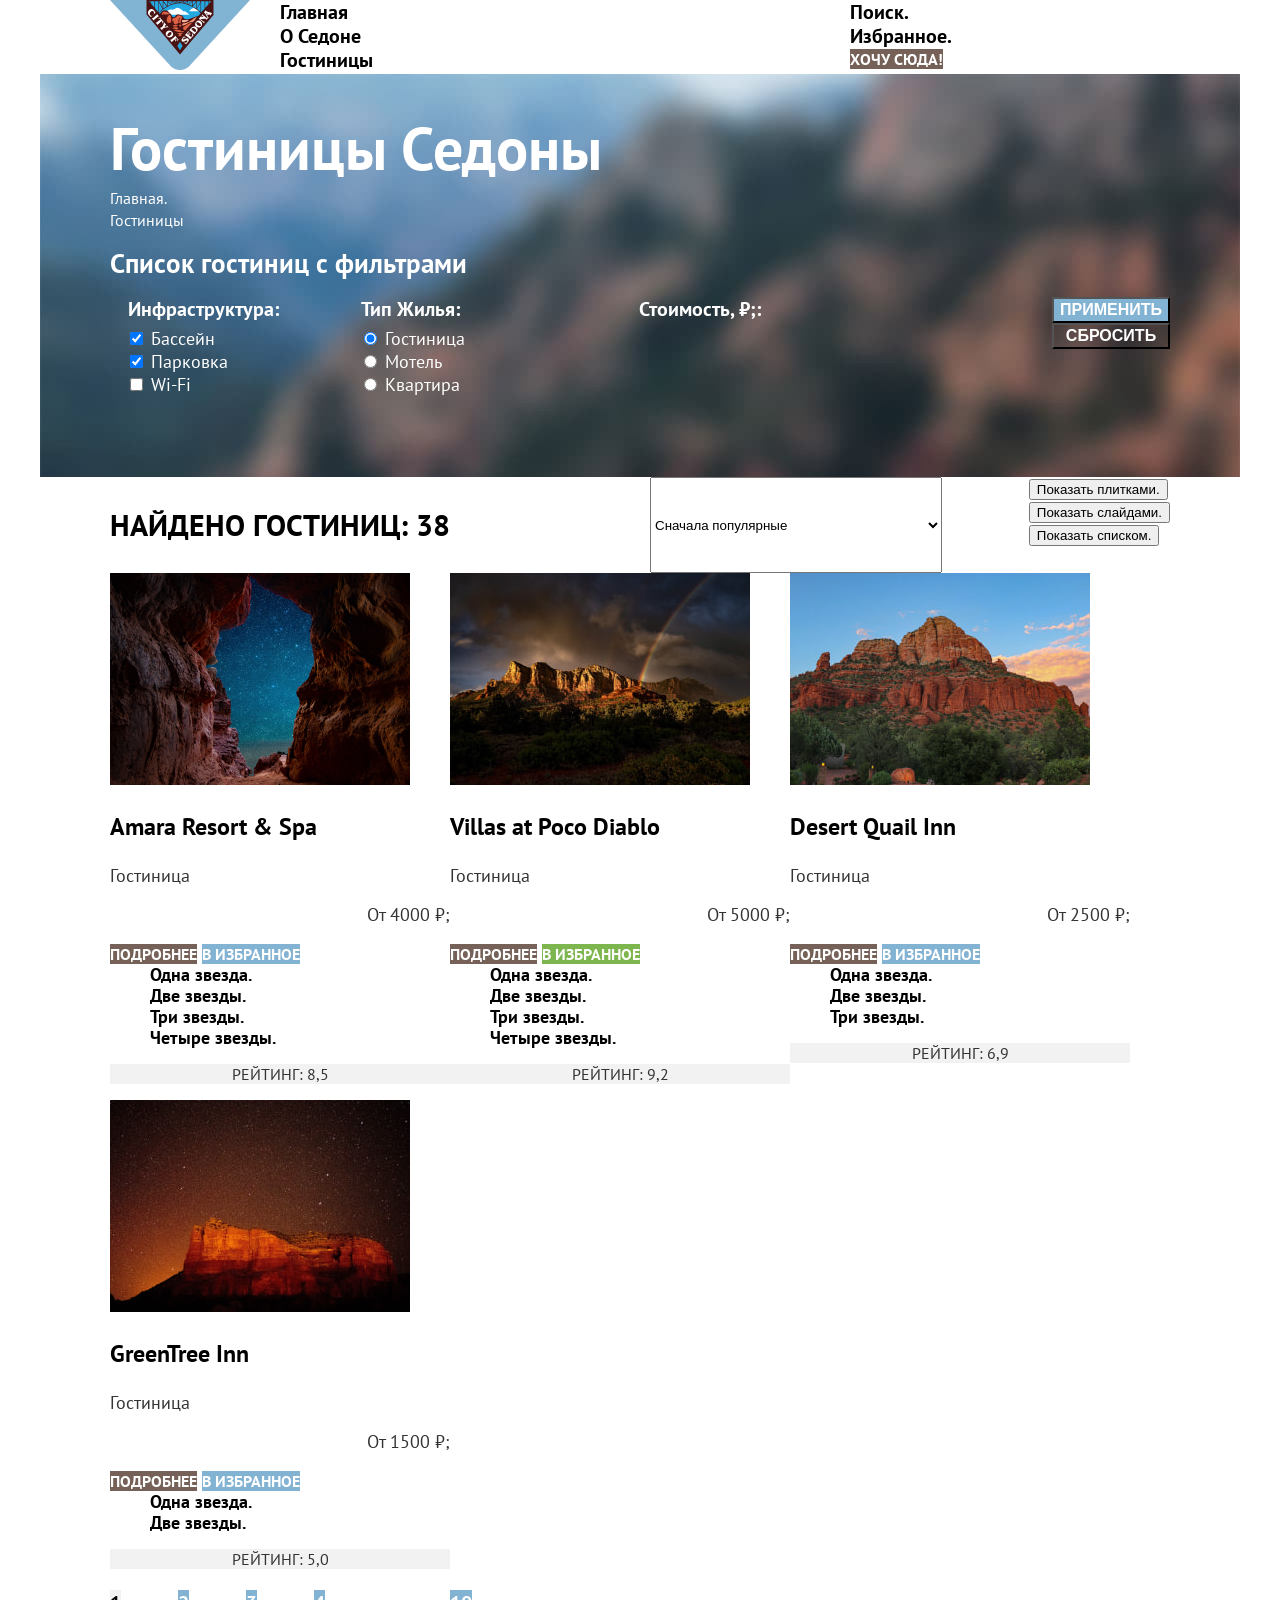
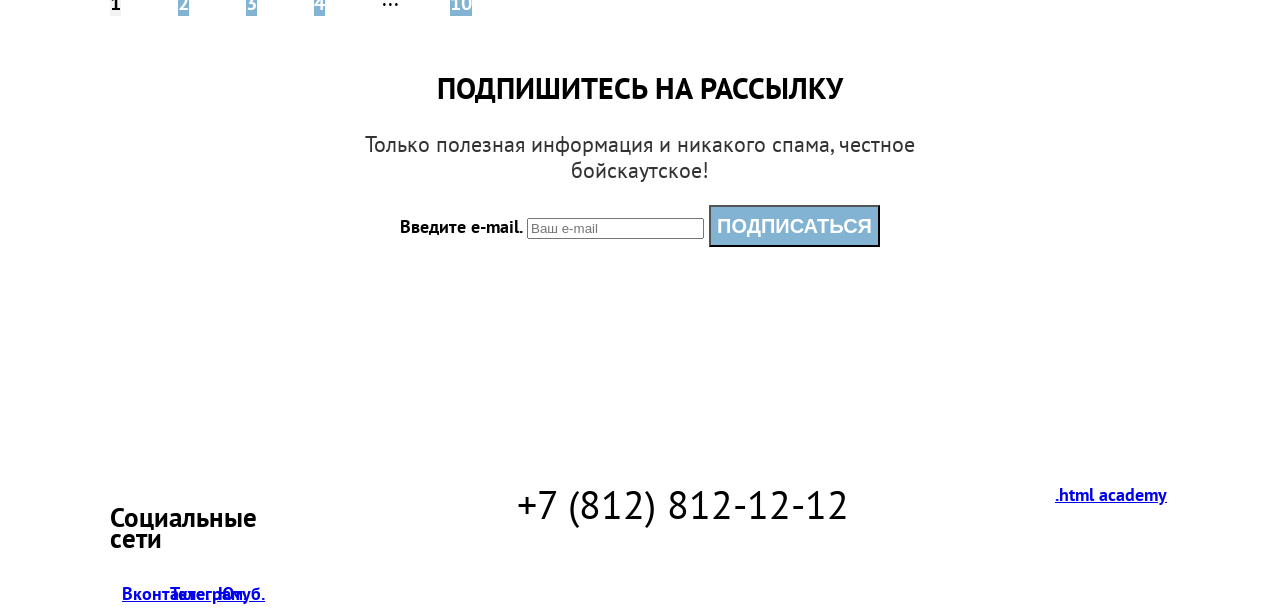
==== commit c9f49c23: "Merge pull request #5 from Egor79437658/master" ====
--- a/catalog.html
+++ b/catalog.html
@@ -6,17 +6,17 @@
     <link rel="stylesheet" href="styles/styles.css" />
   </head>
   <body>
-    <header class="page-header">
-      <a class="navigation-logo" href="index.html">
-        <img
-          class="navigation-img"
-          src="images/logo.png"
-          width="140"
-          height="70"
-          alt='Логотип сайта поиска гостиниц "Седона".'
-        />
-      </a>
+    <header class="page-header" data-test="header">
       <nav class="navigation">
+        <a class="navigation-logo" href="index.html">
+          <img
+            class="navigation-img"
+            src="images/logo.svg"
+            width="140"
+            height="70"
+            alt='Логотип сайта поиска гостиниц "Седона".'
+          />
+        </a>
         <ul class="navigation-list">
           <li class="navigation-item">
             <a class="navigation-link" href="index.html">Главная</a>
@@ -41,12 +41,14 @@
               <span class="visually-hidden">Избранное.</span>
             </a>
           </li>
-        </ul>
-        <a class="button sign-link" href="#">Хочу сюда!</a>
+          <li class="navigation-item">
+            <a class="button button-brown" href="#">Хочу сюда!</a>
+          </li>
+        </ul>
       </nav>
     </header>
-    <main class="main-inner">
-      <header class="inner-header">
+    <main class="main-container main-inner" data-test="main">
+      <header class="inner-header"  data-test=" filter">
         <h1 class="inner-header-title">Гостиницы Седоны</h1>
         <ul class="breadcrumbs">
           <li class="breadcrumbs-item">
@@ -64,110 +66,124 @@
           action="https://echo.htmlacademy.ru/"
           method="get"
         >
-          <fieldset class="catalog-filter-group">
-            <legend class="catalog-filter-title">Инфраструктура:</legend>
-            <ul class="catalog-filter-list">
-              <li class="catalog-filter-item">
-                <label class="control">
-                  <input
-                    class="control-input"
-                    type="checkbox"
-                    name="swimming-pool"
-                    checked
-                  />
-                  Бассейн
-                </label>
-              </li>
-              <li class="catalog-filter-item">
-                <label class="control">
-                  <input
-                    class="control-input"
-                    type="checkbox"
-                    name="parking"
-                    checked
-                  />
-                  Парковка
-                </label>
-              </li>
-              <li class="catalog-filter-item">
-                <label class="control">
-                  <input class="control-input" type="checkbox" name="wi-fi" />
-                  Wi-Fi
-                </label>
-              </li>
-            </ul>
-          </fieldset>
-          <fieldset class="catalog-filter-group">
-            <legend class="catalog-filter-title">Тип Жилья:</legend>
-            <ul class="catalog-filter-list">
-              <li class="catalog-filter-item">
-                <label class="control">
-                  <input
-                    class="control-input"
-                    type="radio"
-                    name="type-of-housing"
-                    value="hotel"
-                    checked
-                  />
-                  Гостиница
-                </label>
-              </li>
-              <li class="catalog-filter-item">
-                <label class="control">
-                  <input
-                    class="control-input"
-                    type="radio"
-                    name="type-of-housing"
-                    value="motel"
-                  />
-                  Мотель
-                </label>
-              </li>
-              <li class="catalog-filter-item">
-                <label class="control">
-                  <input
-                    class="control-input"
-                    type="radio"
-                    name="type-of-housing"
-                    value="flat"
-                  />
-                  Квартира
-                </label>
-              </li>
-            </ul>
-          </fieldset>
-          <fieldset class="catalog-filter-group">
-            <legend class="catalog-filter-title">Стоимость, &#8381;;:</legend>
-          </fieldset>
-          <button class="button button-apply" type="submit">Применить</button>
-          <button class="button button-clear" type="reset">Сбросить</button>
+          <div class="catalog-filter-left">
+            <fieldset class="catalog-filter-group">
+              <legend class="catalog-filter-title">Инфраструктура:</legend>
+              <ul class="catalog-filter-list">
+                <li class="catalog-filter-item">
+                  <label class="control">
+                    <input
+                      class="control-input"
+                      type="checkbox"
+                      name="swimming-pool"
+                      checked
+                    />
+                    Бассейн
+                  </label>
+                </li>
+                <li class="catalog-filter-item">
+                  <label class="control">
+                    <input
+                      class="control-input"
+                      type="checkbox"
+                      name="parking"
+                      checked
+                    />
+                    Парковка
+                  </label>
+                </li>
+                <li class="catalog-filter-item">
+                  <label class="control">
+                    <input class="control-input" type="checkbox" name="wi-fi" />
+                    Wi-Fi
+                  </label>
+                </li>
+              </ul>
+            </fieldset>
+            <fieldset class="catalog-filter-group">
+              <legend class="catalog-filter-title">Тип Жилья:</legend>
+              <ul class="catalog-filter-list">
+                <li class="catalog-filter-item">
+                  <label class="control">
+                    <input
+                      class="control-input"
+                      type="radio"
+                      name="type-of-housing"
+                      value="hotel"
+                      checked
+                    />
+                    Гостиница
+                  </label>
+                </li>
+                <li class="catalog-filter-item">
+                  <label class="control">
+                    <input
+                      class="control-input"
+                      type="radio"
+                      name="type-of-housing"
+                      value="motel"
+                    />
+                    Мотель
+                  </label>
+                </li>
+                <li class="catalog-filter-item">
+                  <label class="control">
+                    <input
+                      class="control-input"
+                      type="radio"
+                      name="type-of-housing"
+                      value="flat"
+                    />
+                    Квартира
+                  </label>
+                </li>
+              </ul>
+            </fieldset>
+          </div>
+          <div class="catalog-filter-right">
+            <fieldset class="catalog-filter-group">
+              <legend class="catalog-filter-title">Стоимость, &#8381;;:</legend>
+              <!--          Будем размечать позже-->
+            </fieldset>
+            <div class="filter-send-form">
+              <button class="button button-blue" type="submit">
+                Применить
+              </button>
+              <button class="button button-transparent" type="reset">
+                Сбросить
+              </button>
+            </div>
+          </div>
         </form>
       </header>
-      <section class="catalog-products">
-        <p class="select-result">Найдено гостиниц: 38</p>
-        <select class="select-control" aria-label="Сортировка">
-          <option value="popular">Сначала популярные</option>
-          <option value="cheap">Сначала дешевые</option>
-          <option value="expensive">Сначала дорогие</option>
-        </select>
-        <ul class="catalog-view-list">
-          <li class="catalog-view-item">
-            <button class="button-show-tile">
-              <span class="visually-hidden">Показать плитками.</span>
-            </button>
-          </li>
-          <li class="catalog-view-item">
-            <button class="button-show-slide">
-              <span class="visually-hidden">Показать слайдами.</span>
-            </button>
-          </li>
-          <li class="catalog-view-item">
-            <button class="button-show-list">
-              <span class="visually-hidden">Показать списком.</span>
-            </button>
-          </li>
-        </ul>
+      <section class="catalog-products" data-test="catalog">
+        <div class="catalog-products-sort">
+          <p class="select-result">Найдено гостиниц: 38</p>
+          <select class="select-control" aria-label="Сортировка">
+            <option value="popular">Сначала популярные</option>
+            <option value="cheap">Сначала дешевые</option>
+            <option value="expensive">Сначала дорогие</option>
+          </select>
+          <ul class="catalog-view-list">
+            <li class="catalog-view-item">
+              <button class="button-show-tile">
+                <span class="visually-hidden">Показать плитками.</span>
+              </button>
+            </li>
+            <li class="catalog-view-item">
+              <button class="button-show-slide">
+                <span class="visually-hidden">Показать слайдами.</span>
+              </button>
+            </li>
+            <li class="catalog-view-item">
+              <button class="button-show-list">
+                <span class="visually-hidden">Показать списком.</span>
+              </button>
+            </li>
+          </ul>
+        </div>
         <ul class="product-list">
+          <!--          Карточка-->
           <li class="product-card">
             <a class="product-card-link" href="#">
               <img
@@ -183,8 +199,8 @@
                 <b class="product-card-prise-mark">От 4000 &#8381;</b>;
               </p>
             </a>
-            <a class="button product-button-detailed" href="#">Подробнее</a>
-            <a class="button product-button-favorite" href="#">В избранное</a>
+            <a class="button button-brown" href="#">Подробнее</a>
+            <a class="button button-blue" href="#">В избранное</a>
             <ul class="product-rating-list">
               <li class="product-rating-item">
                 <span class="visually-hidden">Одна звезда.</span>
@@ -199,8 +215,9 @@
                 <span class="visually-hidden">Четыре звезды.</span>
               </li>
             </ul>
-            <p class="button product-rating-current">Рейтинг: 8,5</p>
-          </li>
+            <p class="button button-rating">Рейтинг: 8,5</p>
+          </li>
+          <!--          Карточка-->
           <li class="product-card">
             <a class="product-card-link" href="#">
               <img
@@ -216,8 +233,8 @@
                 <b class="product-card-prise-mark">От 5000 &#8381;</b>;
               </p>
             </a>
-            <a class="button product-button-detailed" href="#">Подробнее</a>
-            <a class="button product-button-favorite" href="#">В избранное</a>
+            <a class="button button-brown" href="#">Подробнее</a>
+            <a class="button button-green" href="#">В избранное</a>
             <ul class="product-rating-list">
               <li class="product-rating-item">
                 <span class="visually-hidden">Одна звезда.</span>
@@ -232,8 +249,9 @@
                 <span class="visually-hidden">Четыре звезды.</span>
               </li>
             </ul>
-            <p class="button product-rating-current">Рейтинг: 9,2</p>
-          </li>
+            <p class="button button-rating">Рейтинг: 9,2</p>
+          </li>
+          <!--          Карточка-->
           <li class="product-card">
             <a class="product-card-link" href="#">
               <img
@@ -249,8 +267,8 @@
                 <b class="product-card-prise-mark">От 2500 &#8381;</b>;
               </p>
             </a>
-            <a class="button product-button-detailed" href="#">Подробнее</a>
-            <a class="button product-button-favorite" href="#">В избранное</a>
+            <a class="button button-brown" href="#">Подробнее</a>
+            <a class="button button-blue" href="#">В избранное</a>
             <ul class="product-rating-list">
               <li class="product-rating-item">
                 <span class="visually-hidden">Одна звезда.</span>
@@ -262,8 +280,9 @@
                 <span class="visually-hidden">Три звезды.</span>
               </li>
             </ul>
-            <p class="button product-rating-current">Рейтинг: 6,9</p>
-          </li>
+            <p class="button button-rating">Рейтинг: 6,9</p>
+          </li>
+          <!--          Карточка-->
           <li class="product-card">
             <a class="product-card-link" href="#">
               <img
@@ -279,8 +298,8 @@
                 <b class="product-card-prise-mark">От 1500 &#8381;</b>;
               </p>
             </a>
-            <a class="button product-button-detailed" href="#">Подробнее</a>
-            <a class="button product-button-favorite" href="#">В избранное</a>
+            <a class="button button-brown" href="#">Подробнее</a>
+            <a class="button button-blue" href="#">В избранное</a>
             <ul class="product-rating-list">
               <li class="product-rating-item">
                 <span class="visually-hidden">Одна звезда.</span>
@@ -289,31 +308,36 @@
                 <span class="visually-hidden">Две звезды.</span>
               </li>
             </ul>
-            <p class="button product-rating-current">Рейтинг: 5,0</p>
-          </li>
-        </ul>
+            <p class="button button-rating">Рейтинг: 5,0</p>
+          </li>
+        </ul>
+        <!--        Пагинация-->
         <ul class="pagination">
           <li class="pagination-item">
-            <a class="button pagination-link pagination-current" href="#">1</a>
-          </li>
-          <li class="pagination-item">
-            <a class="button pagination-link" href="#">2</a>
-          </li>
-          <li class="pagination-item">
-            <a class="button pagination-link" href="#">3</a>
-          </li>
-          <li class="pagination-item">
-            <a class="button pagination-link" href="#">4</a>
+            <a
+              class="button button-pagination-link button-pagination-current"
+              href="#"
+              >1</a
+            >
+          </li>
+          <li class="pagination-item">
+            <a class="button button-pagination-link" href="#">2</a>
+          </li>
+          <li class="pagination-item">
+            <a class="button button-pagination-link" href="#">3</a>
+          </li>
+          <li class="pagination-item">
+            <a class="button button-pagination-link" href="#">4</a>
           </li>
           <li class="pagination-item">
             <span class="button pagination-ellipsis">...</span>
           </li>
           <li class="pagination-item">
-            <a class="button pagination-link" href="#">10</a>
+            <a class="button button-pagination-link" href="#">10</a>
           </li>
         </ul>
       </section>
-      <section class="subscription inner-subscription">
+      <section class="subscription inner-subscription" data-test="subscribe">
         <h2 class="subscription-title">Подпишитесь на рассылку</h2>
         <p class="subscription-description inner-subscription-description">
           Только полезная информация и никакого спама, честное бойскаутское!
@@ -334,38 +358,24 @@
             name="email"
             required
           />
-          <button class="button send-link" type="submit">Подписаться</button>
+          <button class="button button-subscription" type="submit">
+            Подписаться
+          </button>
         </form>
       </section>
     </main>
-    <footer class="page-footer">
+    <footer class="page-footer" data-test="footer">
       <section class="footer-social">
         <h2 class="visually-hidden">Социальные сети</h2>
         <ul class="footer-social-list">
           <li class="footer-social-item">
             <a class="footer-social-link" href="https://vk.com/htmlacademy">
-              <img
-                class="footer-social-image"
-                src="images/vk.svg"
-                width="24"
-                height="14"
-                alt="иконка вк"
-              />
-
-              <span class="visually-hidden">ВКонтакте</span>
+              <span class="visually-hidden">Вконтакте.</span>
             </a>
           </li>
           <li class="footer-social-item">
             <a class="footer-social-link" href="https://t.me/htmlacademy">
-              <img
-                class="footer-social-image"
-                src="images/telegram.svg"
-                width="18"
-                height="15"
-                alt="иконка телеграмма"
-              />
-
-              <span class="visually-hidden">Телеграм</span>
+              <span class="visually-hidden">Телеграм.</span>
             </a>
           </li>
           <li class="footer-social-item">
@@ -373,15 +383,7 @@
               class="footer-social-link"
               href="https://www.youtube.com/user/htmlacademyru"
             >
-              <img
-                class="footer-social-image"
-                src="images/youtube.svg"
-                width="22"
-                height="17"
-                alt="иконка ютуба"
-              />
-
-              <span class="visually-hidden">Ютуб</span>
+              <span class="visually-hidden">Ютуб.</span>
             </a>
           </li>
         </ul>
@@ -389,18 +391,7 @@
       <address class="footer-contacts-address">
         <a class="footer-phone" href="tel:+78128121212">+7 (812) 812-12-12</a>
       </address>
-      <section class="footer-logo">
-        <a class="footer-link" href="https://htmlacademy.ru">
-          <span class="visually-hidden">.html academy</span>
-          <img
-            class="footer-logo-png"
-            src="images/html-academy.png"
-            width="115"
-            height="33"
-            alt="иконка html academy"
-          />
-        </a>
-      </section>
+      <a class="footer-link" href="https://htmlacademy.ru">.html academy</a>
     </footer>
   </body>
 </html>
--- a/styles/styles.css
+++ b/styles/styles.css
@@ -14,17 +14,107 @@
   font-display: swap;
 }
 
+html {
+  height: 100%;
+}
+
 body {
+  margin: 0 auto;
+  display: flex;
+  flex-direction: column;
+  width: 1200px;
+  min-height: 100%;
   font-family: "PT Sans", sans-serif;
   font-size: 18px;
   font-weight: 700;
   line-height: 21px;
-  background-color: #FFFFFF;
-  color: #000000;
+  background-color: #ffffff;
+  color: #000000;
+}
+
+.button {
+  text-decoration: none;
+  text-transform: uppercase;
+  color: #ffffff;
+  text-align: center;
+  font-size: 16px;
+  line-height: 20px;
+  font-weight: 700;
+}
+
+.button-brown {
+  background-color: #756157;
+}
+
+.button-blue {
+  background-color: #82b3d3;
+}
+
+.button-green {
+  background-color: #7db54f;
+}
+
+.button-find {
+  font-size: 20px;
+  line-height: 36px;
+  background-color: #756157;
+}
+
+.button-subscription {
+  font-size: 20px;
+  line-height: 36px;
+  background-color: #82b3d3;
+}
+
+.button-transparent {
+  background-color: transparent;
+}
+
+.button-rating {
+  background-color: #f2f2f2;
+  font-weight: 400;
+  color: #333333;
+}
+
+.button-pagination-link {
+  font-size: 20px;
+  line-height: 36px;
+  background-color: #82b3d3;
+}
+
+.button-pagination-current {
+  background-color: #f2f2f2;
+  color: #000000;
+}
+
+.pagination-ellipsis {
+  font-weight: 400;
+  font-size: 22px;
+  line-height: 26px;
+  color: #000000;
+  background-color: #ffffff;
+}
+
+.navigation {
+  display: flex;
+  width: 1060px;
+  margin: 0 auto;
+}
+
+.navigation-logo {
+  margin-right: 30px;
 }
 
 .navigation-list {
   list-style-type: none;
+  margin: 0;
+  padding: 0;
+  width: 440px;
+}
+
+.navigation-user {
+  width: 320px;
+  margin-left: auto;
 }
 
 .navigation-link {
@@ -32,37 +122,41 @@
   line-height: 24px;
   text-transform: capitalize;
   color: #000000;
-  background-color: #FFFFFF;
+  background-color: #ffffff;
   text-decoration: none;
 }
 
-.button {
-  text-decoration: none;
-  text-transform: uppercase;
-  color: #FFFFFF;
-  background-color: #756157;
-  text-align: center;
-}
-
-.sign-link {
-  color: #FFFFFF;
+.main-container {
+  flex-grow: 1;
 }
 
 .welcome {
-  background-image: url("../images/divider.svg"), url("../images/index-hero.jpg");
-  background-position: center bottom, center;
+  background-image:
+    url("../images/divider.svg"), url("../images/index-hero.jpg");
+  background-position:
+    center bottom,
+    center;
   background-repeat: no-repeat, no-repeat;
   background-size: auto, cover;
   color: #000000;
-  background-color: #FFFFFF;
+  background-color: #ffffff;
   height: 485px;
+}
+
+.welcome-logo {
+  display: block;
+  margin: 0 auto;
+}
+
+.slogan {
+  text-align: center;
+  padding: 0 258px;
 }
 
 .slogan-title {
   font-size: 30px;
   line-height: 36px;
   text-transform: uppercase;
-  text-align: center;
 }
 
 .slogan-description {
@@ -74,18 +168,33 @@
 
 .advantages-list {
   list-style-type: none;
+  margin: 0;
+  padding: 0;
+  display: flex;
+  flex-wrap: wrap;
+}
+
+.advantage-item {
+  display: flex;
+}
+
+.advantage-wrapper {
+  display: flex;
+  flex-direction: column;
+  justify-content: center;
+  width: 400px;
 }
 
 .advantage-item:nth-child(1) {
-  background-color: #82B3D3;
+  background-color: #82b3d3;
 }
 
 .advantage-item:nth-child(1) .advantage-title {
-  color: #FFFFFF;
+  color: #ffffff;
 }
 
 .advantage-item:nth-child(1) .advantage-description {
-  color: #FFFFFF;
+  color: #ffffff;
 }
 
 .advantage-item:nth-child(2) {
@@ -101,15 +210,15 @@
 }
 
 .advantage-item:nth-child(5) {
-  background-color: #82B3D3;
+  background-color: #82b3d3;
 }
 
 .advantage-item:nth-child(5) .advantage-title {
-  color: #FFFFFF;
+  color: #ffffff;
 }
 
 .advantage-item:nth-child(5) .advantage-description {
-  color: #FFFFFF;
+  color: #ffffff;
 }
 
 .advantage-item:nth-child(6) {
@@ -117,7 +226,7 @@
 }
 
 .advantage-item:nth-child(7) {
-  background-color: #FFFFFF;
+  background-color: #ffffff;
 }
 
 .advantage-item:nth-child(8) {
@@ -136,66 +245,94 @@
   font-weight: 400;
   text-align: center;
   color: #333333;
+  padding: 0 85px;
+}
+
+.find {
+  text-align: center;
+  padding: 0 304px;
 }
 
 .find-title {
   font-size: 30px;
   line-height: 36px;
   text-transform: uppercase;
-  text-align: center;
 }
 
 .find-description {
   font-weight: 400;
   font-size: 22px;
   line-height: 26px;
-  text-align: center;
   color: #333333;
 }
 
 .subscription {
   background-image: url("../images/subscribe.jpg");
   background-repeat: no-repeat;
-  background-position: center;
   background-size: cover;
-  color: #FFFFFF;
+  color: #ffffff;
   background-color: #000000;
   height: 414px;
+  text-align: center;
+  padding: 0 258px;
 }
 
 .subscription-title {
   font-size: 30px;
   line-height: 36px;
   text-transform: uppercase;
-  text-align: center;
 }
 
 .subscription-description {
   font-weight: 400;
   font-size: 22px;
   line-height: 26px;
-  text-align: center;
-}
-
-.subscription-form {
-  text-align: center;
+}
+
+.page-footer {
+  display: flex;
+  width: 1060px;
+  margin: 0 auto;
+  justify-content: space-between;
+}
+
+.footer-social {
+  width: 200px;
 }
 
 .footer-social-list {
   list-style-type: none;
+  display: flex;
+  margin: 0;
+  padding: 0;
+}
+
+.footer-social-item {
+  width: 48px;
+  height: 40px;
+}
+
+.footer-social-link {
+  display: block;
+  padding: 12px 12px;
 }
 
 .footer-contacts-address {
   font-style: normal;
+  width: 350px;
+  text-align: center;
 }
 
 .footer-phone {
   font-weight: 400;
   font-size: 40px;
   line-height: 40px;
-  text-align: center;
-  color: #000000;
-  text-decoration: underline;
+  color: #000000;
+  text-decoration: none;
+}
+
+.footer-link {
+  width: 115px;
 }
 
 /*Внутренняя страница*/
@@ -205,25 +342,55 @@
   background-repeat: no-repeat;
   background-position: center;
   background-size: cover;
-  color: #FFFFFF;
+  color: #ffffff;
   background-color: #000000;
+  padding: 35px 70px 70px 70px;
 }
 
 .inner-header-title {
   font-size: 60px;
   line-height: 78px;
+  margin: 0;
 }
 
 .breadcrumbs {
   list-style-type: none;
+  margin: 0;
+  padding: 0;
 }
 
 .breadcrumbs-link {
   font-weight: 400;
   font-size: 16px;
   line-height: 21px;
-  color: #FFFFFF;
+  color: #ffffff;
   text-decoration: none;
+}
+
+.catalog-filter {
+  display: flex;
+  justify-content: space-between;
+}
+
+.catalog-filter-group {
+  border: 0 none;
+}
+
+.catalog-filter-left {
+  display: flex;
+  width: 370px;
+  justify-content: space-between;
+}
+
+.catalog-filter-right {
+  display: flex;
+  width: 549px;
+  justify-content: space-between;
+}
+
+.filter-send-form {
+  display: flex;
+  flex-direction: column;
 }
 
 .catalog-filter-title {
@@ -234,6 +401,8 @@
 
 .catalog-filter-list {
   list-style-type: none;
+  margin: 0;
+  padding: 0;
 }
 
 .control {
@@ -242,22 +411,37 @@
   line-height: 23px;
 }
 
-.button-apply {
-  background-color: #82B3D3;
-}
-
-.button-clear {
-  background-color: transparent;
+.catalog-products-sort {
+  display: flex;
+  width: 1060px;
+  margin: 0 auto;
+}
+
+.select-control {
+  width: 292px;
+  margin-right: auto;
 }
 
 .select-result {
   font-size: 30px;
   line-height: 36px;
   text-transform: uppercase;
+  margin-right: 200px;
 }
 
 .catalog-view-list {
   list-style-type: none;
+  margin: 0;
+  padding: 0;
+}
+
+.product-list {
+  width: 1060px;
+  margin: 0 auto;
+  display: flex;
+  flex-wrap: wrap;
+  list-style-type: none;
+  padding: 0;
 }
 
 .product-card {
@@ -293,57 +477,33 @@
   font-weight: normal;
 }
 
-.product-button-favorite {
-  background-color: #82B3D3;
-}
-
 .product-rating-list {
   list-style-type: none;
 }
 
-.product-rating-current {
-  background-color: #F2F2F2;
-  font-weight: 400;
-  font-size: 16px;
-  line-height: 20px;
-  text-align: center;
-  text-transform: uppercase;
-  color: #333333;
-}
-
 .pagination {
   list-style-type: none;
+  padding: 0;
+  display: flex;
+  width: 1060px;
+  margin: 0 auto;
+  flex-wrap: wrap;
 }
 
 .pagination-item {
   width: 60px;
   height: 60px;
-}
-
-.pagination-link {
-  font-size: 20px;
-  line-height: 36px;
-  background-color: #82B3D3;
-  text-decoration: none;
-}
-
-.pagination-current {
-  background-color: #F2F2F2;
-  color: #000000;
-}
-
-.pagination-ellipsis {
-  font-weight: 400;
-  font-size: 22px;
-  line-height: 26px;
-  color: #000000;
-  background-color: #FFFFFF;
+  margin-right: 8px;
+}
+
+.pagination-item:last-child {
+  margin-right: 0;
 }
 
 .inner-subscription {
   background-image: none;
   color: #000000;
-  background-color: #FFFFFF;
+  background-color: #ffffff;
 }
 
 .inner-subscription-description {
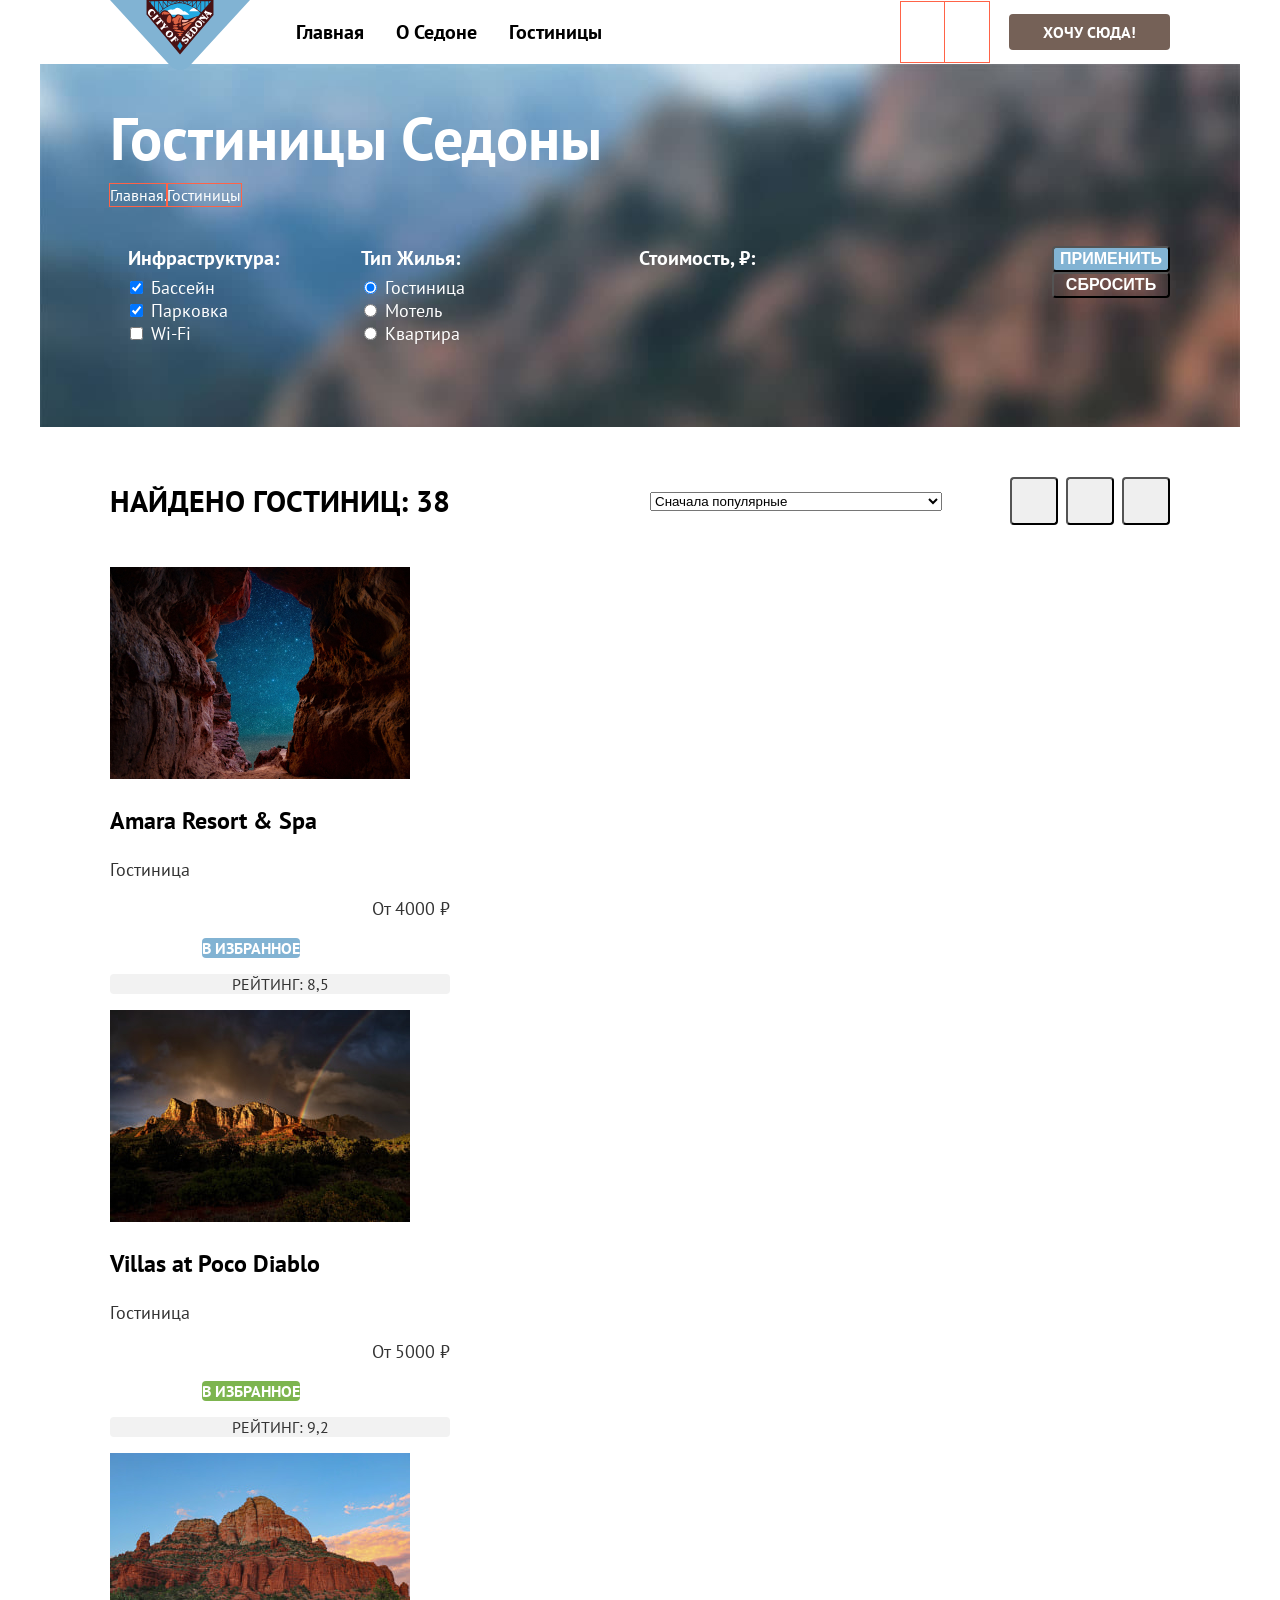
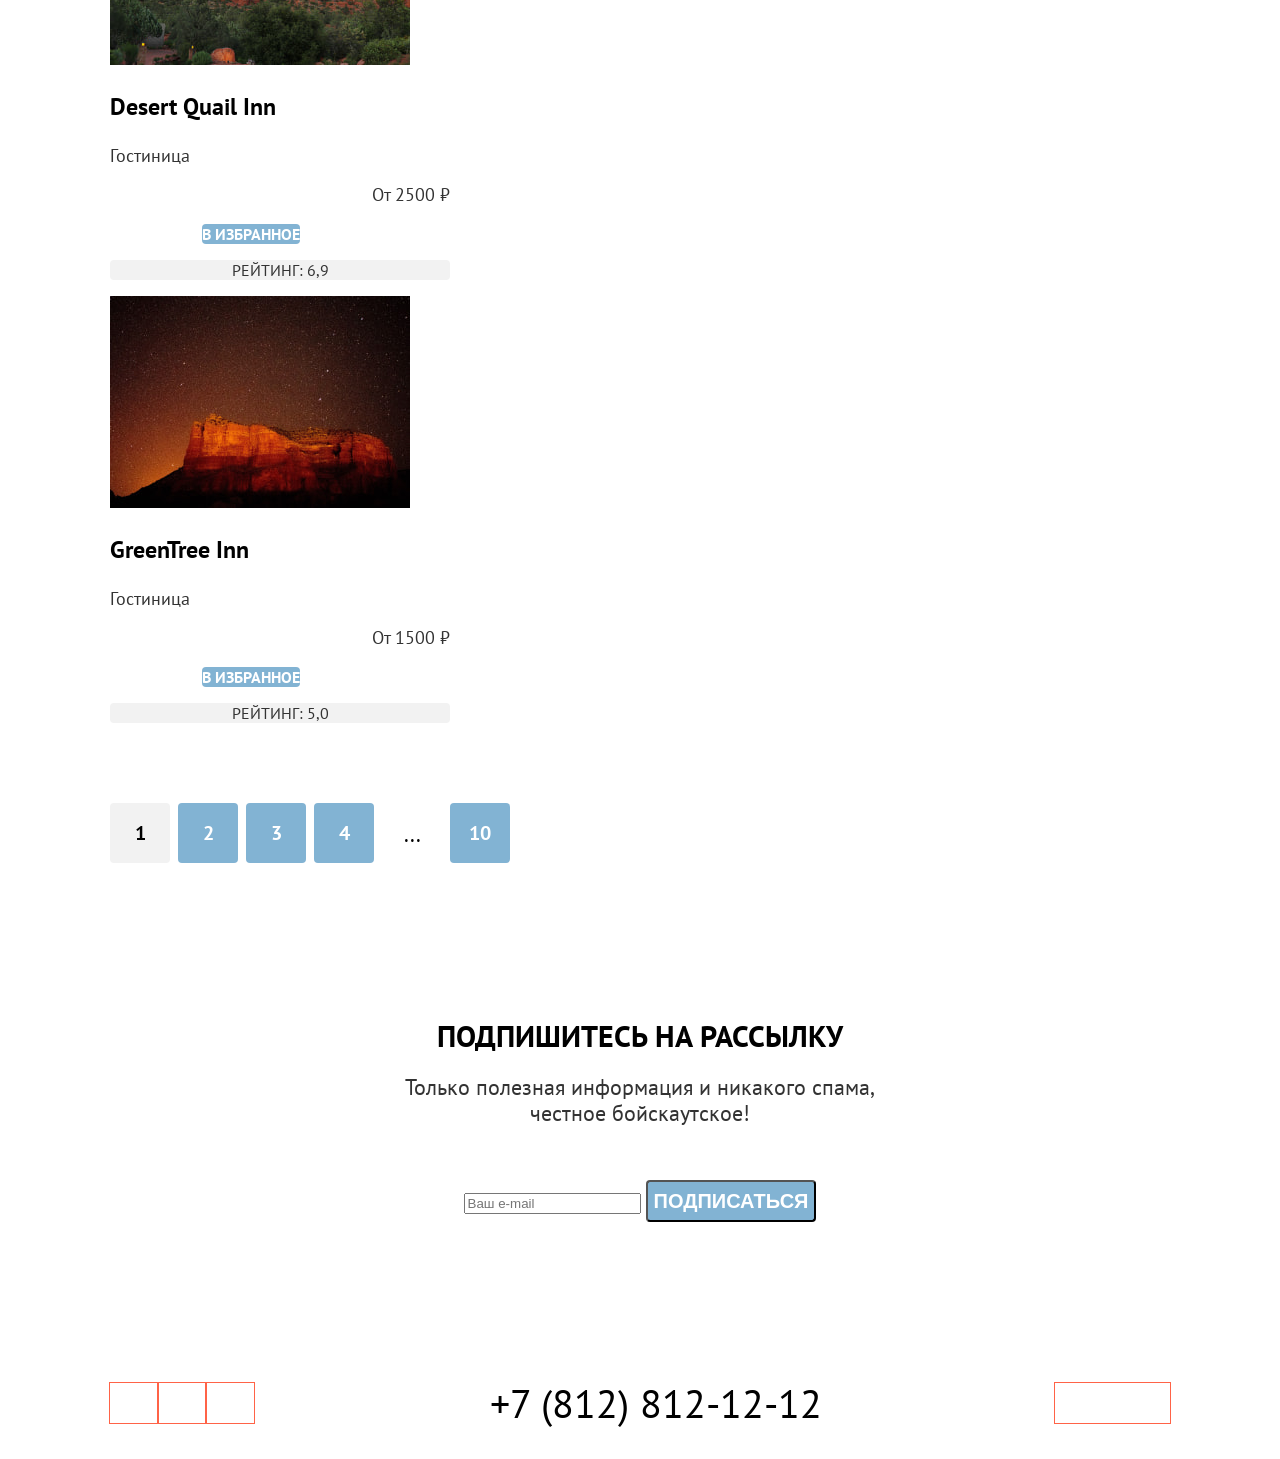
==== commit 8e34a07e: "сделаны сетки компонентов на флексах" ====
--- a/catalog.html
+++ b/catalog.html
@@ -1,21 +1,15 @@
-<!doctype html>
+<!DOCTYPE html>
 <html lang="ru">
   <head>
-    <meta charset="utf-8" />
+    <meta charset="utf-8">
     <title>HTML Academy: Седона</title>
-    <link rel="stylesheet" href="styles/styles.css" />
+    <link rel="stylesheet" href="styles/styles.css">
   </head>
   <body>
     <header class="page-header" data-test="header">
       <nav class="navigation">
         <a class="navigation-logo" href="index.html">
-          <img
-            class="navigation-img"
-            src="images/logo.svg"
-            width="140"
-            height="70"
-            alt='Логотип сайта поиска гостиниц "Седона".'
-          />
+          <img class="navigation-img" src="images/logo.svg" width="140" height="70" alt='Логотип сайта поиска гостиниц "Седона".'>
         </a>
         <ul class="navigation-list">
           <li class="navigation-item">
@@ -25,9 +19,7 @@
             <a class="navigation-link" href="#">О Седоне</a>
           </li>
           <li class="navigation-item">
-            <a class="navigation-link navigation-current" href="catalog.html"
-              >Гостиницы</a
-            >
+            <a class="navigation-link navigation-current" href="catalog.html">Гостиницы</a>
           </li>
         </ul>
         <ul class="navigation-list navigation-user">
@@ -42,17 +34,18 @@
             </a>
           </li>
           <li class="navigation-item">
-            <a class="button button-brown" href="#">Хочу сюда!</a>
+            <a class="button button-login" href="#">Хочу сюда!</a>
           </li>
         </ul>
       </nav>
     </header>
     <main class="main-container main-inner" data-test="main">
-      <header class="inner-header"  data-test=" filter">
+      <header class="inner-header"  data-test="filter">
         <h1 class="inner-header-title">Гостиницы Седоны</h1>
         <ul class="breadcrumbs">
           <li class="breadcrumbs-item">
             <a class="breadcrumbs-link" href="index.html">
+              Главная.
               <span class="visually-hidden">Главная.</span>
             </a>
           </li>
@@ -61,40 +54,26 @@
           </li>
         </ul>
         <h2 class="visually-hidden">Список гостиниц с фильтрами</h2>
-        <form
-          class="catalog-filter"
-          action="https://echo.htmlacademy.ru/"
-          method="get"
-        >
+        <form class="catalog-filter" action="https://echo.htmlacademy.ru/" method="get">
           <div class="catalog-filter-left">
             <fieldset class="catalog-filter-group">
               <legend class="catalog-filter-title">Инфраструктура:</legend>
               <ul class="catalog-filter-list">
                 <li class="catalog-filter-item">
                   <label class="control">
-                    <input
-                      class="control-input"
-                      type="checkbox"
-                      name="swimming-pool"
-                      checked
-                    />
+                    <input class="control-input" type="checkbox" name="swimming-pool" checked>
                     Бассейн
                   </label>
                 </li>
                 <li class="catalog-filter-item">
                   <label class="control">
-                    <input
-                      class="control-input"
-                      type="checkbox"
-                      name="parking"
-                      checked
-                    />
+                    <input class="control-input" type="checkbox" name="parking" checked>
                     Парковка
                   </label>
                 </li>
                 <li class="catalog-filter-item">
                   <label class="control">
-                    <input class="control-input" type="checkbox" name="wi-fi" />
+                    <input class="control-input" type="checkbox" name="wi-fi">
                     Wi-Fi
                   </label>
                 </li>
@@ -105,35 +84,19 @@
               <ul class="catalog-filter-list">
                 <li class="catalog-filter-item">
                   <label class="control">
-                    <input
-                      class="control-input"
-                      type="radio"
-                      name="type-of-housing"
-                      value="hotel"
-                      checked
-                    />
+                    <input class="control-input" type="radio" name="type-of-housing" value="hotel" checked>
                     Гостиница
                   </label>
                 </li>
                 <li class="catalog-filter-item">
                   <label class="control">
-                    <input
-                      class="control-input"
-                      type="radio"
-                      name="type-of-housing"
-                      value="motel"
-                    />
+                    <input class="control-input" type="radio" name="type-of-housing" value="motel">
                     Мотель
                   </label>
                 </li>
                 <li class="catalog-filter-item">
                   <label class="control">
-                    <input
-                      class="control-input"
-                      type="radio"
-                      name="type-of-housing"
-                      value="flat"
-                    />
+                    <input class="control-input" type="radio" name="type-of-housing" value="flat">
                     Квартира
                   </label>
                 </li>
@@ -142,16 +105,12 @@
           </div>
           <div class="catalog-filter-right">
             <fieldset class="catalog-filter-group">
-              <legend class="catalog-filter-title">Стоимость, &#8381;;:</legend>
+              <legend class="catalog-filter-title">Стоимость, &#8381;:</legend>
               <!--          Будем размечать позже-->
             </fieldset>
             <div class="filter-send-form">
-              <button class="button button-blue" type="submit">
-                Применить
-              </button>
-              <button class="button button-transparent" type="reset">
-                Сбросить
-              </button>
+              <button class="button button-blue" type="submit">Применить</button>
+              <button class="button button-transparent" type="reset">Сбросить</button>
             </div>
           </div>
         </form>
@@ -166,17 +125,17 @@
           </select>
           <ul class="catalog-view-list">
             <li class="catalog-view-item">
-              <button class="button-show-tile">
+              <button class="button-show button-show-current">
                 <span class="visually-hidden">Показать плитками.</span>
               </button>
             </li>
             <li class="catalog-view-item">
-              <button class="button-show-slide">
+              <button class="button-show">
                 <span class="visually-hidden">Показать слайдами.</span>
               </button>
             </li>
             <li class="catalog-view-item">
-              <button class="button-show-list">
+              <button class="button-show">
                 <span class="visually-hidden">Показать списком.</span>
               </button>
             </li>
@@ -186,17 +145,13 @@
           <!--          Карточка-->
           <li class="product-card">
             <a class="product-card-link" href="#">
-              <img
-                class="product-card-image"
-                src="images/catalog/hotel-1.jpg"
-                width="300"
-                height="212"
-                alt="Гостиница Amara Resort & Spa"
-              />
+              <img class="product-card-image" src="images/catalog/hotel-1.jpg" width="300" height="212" alt="Гостиница Amara Resort & Spa">
               <h3 class="product-card-title">Amara Resort & Spa</h3>
-              <p class="product-card-type">Гостиница</p>
+              <p class="product-card-type">
+                Гостиница
+              </p>
               <p class="product-card-prise">
-                <b class="product-card-prise-mark">От 4000 &#8381;</b>;
+                <b class="product-card-prise-mark">От 4000 &#8381;</b>
               </p>
             </a>
             <a class="button button-brown" href="#">Подробнее</a>
@@ -220,17 +175,13 @@
           <!--          Карточка-->
           <li class="product-card">
             <a class="product-card-link" href="#">
-              <img
-                class="product-card-image"
-                src="images/catalog/hotel-2.jpg"
-                width="300"
-                height="212"
-                alt="Гостиница Villas at Poco Diablo"
-              />
+              <img class="product-card-image" src="images/catalog/hotel-2.jpg" width="300" height="212" alt="Гостиница Villas at Poco Diablo">
               <h3 class="product-card-title">Villas at Poco Diablo</h3>
-              <p class="product-card-type">Гостиница</p>
+              <p class="product-card-type">
+                Гостиница
+              </p>
               <p class="product-card-prise">
-                <b class="product-card-prise-mark">От 5000 &#8381;</b>;
+                <b class="product-card-prise-mark">От 5000 &#8381;</b>
               </p>
             </a>
             <a class="button button-brown" href="#">Подробнее</a>
@@ -254,17 +205,13 @@
           <!--          Карточка-->
           <li class="product-card">
             <a class="product-card-link" href="#">
-              <img
-                class="product-card-image"
-                src="images/catalog/hotel-3.jpg"
-                width="300"
-                height="212"
-                alt="Гостиница Desert Quail Inn"
-              />
+              <img class="product-card-image" src="images/catalog/hotel-3.jpg" width="300" height="212" alt="Гостиница Desert Quail Inn">
               <h3 class="product-card-title">Desert Quail Inn</h3>
-              <p class="product-card-type">Гостиница</p>
+              <p class="product-card-type">
+                Гостиница
+              </p>
               <p class="product-card-prise">
-                <b class="product-card-prise-mark">От 2500 &#8381;</b>;
+                <b class="product-card-prise-mark">От 2500 &#8381;</b>
               </p>
             </a>
             <a class="button button-brown" href="#">Подробнее</a>
@@ -285,17 +232,13 @@
           <!--          Карточка-->
           <li class="product-card">
             <a class="product-card-link" href="#">
-              <img
-                class="product-card-image"
-                src="images/catalog/hotel-4.jpg"
-                width="300"
-                height="212"
-                alt="Гостиница GreenTree Inn"
-              />
+              <img class="product-card-image" src="images/catalog/hotel-4.jpg" width="300" height="212" alt="Гостиница GreenTree Inn">
               <h3 class="product-card-title">GreenTree Inn</h3>
-              <p class="product-card-type">Гостиница</p>
+              <p class="product-card-type">
+                Гостиница
+              </p>
               <p class="product-card-prise">
-                <b class="product-card-prise-mark">От 1500 &#8381;</b>;
+                <b class="product-card-prise-mark">От 1500 &#8381;</b>
               </p>
             </a>
             <a class="button button-brown" href="#">Подробнее</a>
@@ -311,56 +254,37 @@
             <p class="button button-rating">Рейтинг: 5,0</p>
           </li>
         </ul>
-        <!--        Пагинация-->
+<!--        Пагинация-->
         <ul class="pagination">
           <li class="pagination-item">
-            <a
-              class="button button-pagination-link button-pagination-current"
-              href="#"
-              >1</a
-            >
-          </li>
-          <li class="pagination-item">
-            <a class="button button-pagination-link" href="#">2</a>
-          </li>
-          <li class="pagination-item">
-            <a class="button button-pagination-link" href="#">3</a>
-          </li>
-          <li class="pagination-item">
-            <a class="button button-pagination-link" href="#">4</a>
-          </li>
-          <li class="pagination-item">
-            <span class="button pagination-ellipsis">...</span>
-          </li>
-          <li class="pagination-item">
-            <a class="button button-pagination-link" href="#">10</a>
+            <a class="pagination-link pagination-link-current" href="#">1</a>
+          </li>
+          <li class="pagination-item">
+            <a class="pagination-link" href="#">2</a>
+          </li>
+          <li class="pagination-item">
+            <a class="pagination-link" href="#">3</a>
+          </li>
+          <li class="pagination-item">
+            <a class="pagination-link" href="#">4</a>
+          </li>
+          <li class="pagination-item">
+            <span class="pagination-link pagination-ellipsis">...</span>
+          </li>
+          <li class="pagination-item">
+            <a class="pagination-link" href="#">10</a>
           </li>
         </ul>
       </section>
       <section class="subscription inner-subscription" data-test="subscribe">
         <h2 class="subscription-title">Подпишитесь на рассылку</h2>
-        <p class="subscription-description inner-subscription-description">
-          Только полезная информация и никакого спама, честное бойскаутское!
-        </p>
-        <form
-          class="subscription-form"
-          action="https://echo.htmlacademy.ru/"
-          method="post"
-        >
+        <p class="subscription-description inner-subscription-description">Только полезная информация и никакого спама,<br>честное бойскаутское!</p>
+        <form class="subscription-form" action="https://echo.htmlacademy.ru/" method="post">
           <label for="email">
             <span class="visually-hidden">Введите e-mail.</span>
           </label>
-          <input
-            class="field"
-            id="email"
-            type="email"
-            placeholder="Ваш e-mail"
-            name="email"
-            required
-          />
-          <button class="button button-subscription" type="submit">
-            Подписаться
-          </button>
+          <input class="field" id="email" type="email" placeholder="Ваш e-mail" name="email" required>
+          <button class="button button-subscription" type="submit">Подписаться</button>
         </form>
       </section>
     </main>
@@ -379,10 +303,7 @@
             </a>
           </li>
           <li class="footer-social-item">
-            <a
-              class="footer-social-link"
-              href="https://www.youtube.com/user/htmlacademyru"
-            >
+            <a class="footer-social-link" href="https://www.youtube.com/user/htmlacademyru">
               <span class="visually-hidden">Ютуб.</span>
             </a>
           </li>
@@ -391,7 +312,9 @@
       <address class="footer-contacts-address">
         <a class="footer-phone" href="tel:+78128121212">+7 (812) 812-12-12</a>
       </address>
-      <a class="footer-link" href="https://htmlacademy.ru">.html academy</a>
+      <a class="footer-link" href="https://htmlacademy.ru">
+        <span class="visually-hidden">html academy</span>
+      </a>
     </footer>
   </body>
 </html>
--- a/styles/styles.css
+++ b/styles/styles.css
@@ -28,42 +28,27 @@
   font-size: 18px;
   font-weight: 700;
   line-height: 21px;
-  background-color: #ffffff;
+  background-color: #FFFFFF;
   color: #000000;
 }
 
 .button {
   text-decoration: none;
   text-transform: uppercase;
-  color: #ffffff;
+  color: #FFFFFF;
   text-align: center;
   font-size: 16px;
   line-height: 20px;
   font-weight: 700;
-}
-
-.button-brown {
-  background-color: #756157;
+  border-radius: 4px;
 }
 
 .button-blue {
-  background-color: #82b3d3;
+  background-color: #82B3D3;
 }
 
 .button-green {
-  background-color: #7db54f;
-}
-
-.button-find {
-  font-size: 20px;
-  line-height: 36px;
-  background-color: #756157;
-}
-
-.button-subscription {
-  font-size: 20px;
-  line-height: 36px;
-  background-color: #82b3d3;
+  background-color: #7DB54F;
 }
 
 .button-transparent {
@@ -71,28 +56,9 @@
 }
 
 .button-rating {
-  background-color: #f2f2f2;
+  background-color: #F2F2F2;
   font-weight: 400;
   color: #333333;
-}
-
-.button-pagination-link {
-  font-size: 20px;
-  line-height: 36px;
-  background-color: #82b3d3;
-}
-
-.button-pagination-current {
-  background-color: #f2f2f2;
-  color: #000000;
-}
-
-.pagination-ellipsis {
-  font-weight: 400;
-  font-size: 22px;
-  line-height: 26px;
-  color: #000000;
-  background-color: #ffffff;
 }
 
 .navigation {
@@ -103,27 +69,57 @@
 
 .navigation-logo {
   margin-right: 30px;
+  z-index: 1;
+}
+
+.navigation-item {
+  z-index: 3;
 }
 
 .navigation-list {
-  list-style-type: none;
-  margin: 0;
+  display: flex;
+  flex-wrap: wrap;
+  list-style-type: none;
+  align-items: center;
+  margin: -10px 0 0 0;
   padding: 0;
   width: 440px;
 }
 
-.navigation-user {
-  width: 320px;
-  margin-left: auto;
-}
-
 .navigation-link {
+  display: block;
   font-size: 20px;
   line-height: 24px;
   text-transform: capitalize;
   color: #000000;
-  background-color: #ffffff;
+  background-color: #FFFFFF;
   text-decoration: none;
+  padding: 20px 16px;
+}
+
+.navigation-user {
+  width: 420px;
+  margin-left: auto;
+  justify-content: flex-end;
+  align-items: center;
+}
+
+.navigation-user .navigation-link{
+  min-width: 20px;
+  min-height: 20px;
+  outline: tomato solid 1px;
+  padding: 20px 12px;
+}
+
+.navigation-user .button-login {
+  background-color: #756157;
+  display: block;
+  padding: 8px 34px;
+  margin-left: 20px;
+}
+
+.main-index {
+  margin-top: -10px;
 }
 
 .main-container {
@@ -131,16 +127,12 @@
 }
 
 .welcome {
-  background-image:
-    url("../images/divider.svg"), url("../images/index-hero.jpg");
-  background-position:
-    center bottom,
-    center;
+  background-image: url("../images/divider.svg"), url("../images/index-hero.jpg");
+  background-position: bottom, top;
   background-repeat: no-repeat, no-repeat;
-  background-size: auto, cover;
-  color: #000000;
-  background-color: #ffffff;
-  height: 485px;
+  color: #000000;
+  background-color: #FFFFFF;
+  padding: 51px 0 82px 0;
 }
 
 .welcome-logo {
@@ -150,13 +142,14 @@
 
 .slogan {
   text-align: center;
-  padding: 0 258px;
+  padding: 69px 258px 90px 258px;
 }
 
 .slogan-title {
   font-size: 30px;
   line-height: 36px;
   text-transform: uppercase;
+  margin: 0 0 25px 0;
 }
 
 .slogan-description {
@@ -164,6 +157,7 @@
   font-size: 22px;
   line-height: 26px;
   color: #333333;
+  margin: 0;
 }
 
 .advantages-list {
@@ -181,56 +175,7 @@
 .advantage-wrapper {
   display: flex;
   flex-direction: column;
-  justify-content: center;
   width: 400px;
-}
-
-.advantage-item:nth-child(1) {
-  background-color: #82b3d3;
-}
-
-.advantage-item:nth-child(1) .advantage-title {
-  color: #ffffff;
-}
-
-.advantage-item:nth-child(1) .advantage-description {
-  color: #ffffff;
-}
-
-.advantage-item:nth-child(2) {
-  background-color: rgba(131, 179, 211, 0.12);
-}
-
-.advantage-item:nth-child(3) {
-  background-color: rgba(131, 179, 211, 0.2);
-}
-
-.advantage-item:nth-child(4) {
-  background-color: rgba(131, 179, 211, 0.12);
-}
-
-.advantage-item:nth-child(5) {
-  background-color: #82b3d3;
-}
-
-.advantage-item:nth-child(5) .advantage-title {
-  color: #ffffff;
-}
-
-.advantage-item:nth-child(5) .advantage-description {
-  color: #ffffff;
-}
-
-.advantage-item:nth-child(6) {
-  background-color: rgba(131, 179, 211, 0.12);
-}
-
-.advantage-item:nth-child(7) {
-  background-color: #ffffff;
-}
-
-.advantage-item:nth-child(8) {
-  background-color: rgba(131, 179, 211, 0.12);
 }
 
 .advantage-title {
@@ -239,24 +184,136 @@
   text-transform: uppercase;
   color: #000000;
   text-align: center;
+  padding: 0 85px;
 }
 
 .advantage-description {
   font-weight: 400;
   text-align: center;
   color: #333333;
-  padding: 0 85px;
+  padding: 0 84px;
+}
+
+.advantage-item .advantage-title {
+  padding-bottom: 62px;
+  margin: 0;
+}
+
+.advantage-item .advantage-description {
+  margin: 0;
+}
+
+.advantage-item:nth-child(1) {
+  background-color: #82B3D3;
+}
+
+.advantage-item:nth-child(1) .advantage-title {
+  padding-top: 92px;
+  color: #FFFFFF;
+}
+
+.advantage-item:nth-child(1) .advantage-description {
+  color: #FFFFFF;
+}
+
+.advantage-item:nth-child(2) {
+  background-color: rgba(131, 179, 211, 0.12);
+}
+
+.advantage-item:nth-child(2) .advantage-title {
+  padding-top: 103px;
+}
+
+.advantage-item:nth-child(2) .advantage-description {
+  padding-bottom: 121px;
+}
+
+.advantage-item:nth-child(3) {
+  background-color: rgba(131, 179, 211, 0.2);
+}
+
+.advantage-item:nth-child(3) .advantage-title {
+  padding-top: 103px;
+}
+
+.advantage-item:nth-child(3) .advantage-description {
+  padding-bottom: 121px;
+}
+
+.advantage-item:nth-child(4) {
+  background-color: rgba(131, 179, 211, 0.12);
+}
+
+.advantage-item:nth-child(4) .advantage-title {
+  padding-top: 103px;
+}
+
+.advantage-item:nth-child(4) .advantage-description {
+  padding-bottom: 121px;
+}
+
+.advantage-item:nth-child(5) {
+  background-color: #82B3D3;
+}
+
+.advantage-item:nth-child(5) .advantage-title {
+  padding-top: 92px;
+  color: #FFFFFF;
+}
+
+.advantage-item:nth-child(5) .advantage-description {
+  color: #FFFFFF;
+}
+
+.advantage-item:nth-child(6) {
+  background-color: rgba(131, 179, 211, 0.12);
+}
+
+.advantage-item:nth-child(6) .advantage-title {
+  padding-bottom: 30px;
+  padding-top: 182px;
+}
+
+.advantage-item:nth-child(6) .advantage-description {
+  padding-bottom: 81px;
+}
+
+.advantage-item:nth-child(7) {
+  background-color: #FFFFFF;
+}
+
+.advantage-item:nth-child(7) .advantage-title {
+  padding-bottom: 30px;
+  padding-top: 182px;
+}
+
+.advantage-item:nth-child(7) .advantage-description {
+  padding-bottom: 81px;
+}
+
+.advantage-item:nth-child(8) {
+  background-color: rgba(131, 179, 211, 0.12);
+}
+
+.advantage-item:nth-child(8) .advantage-title {
+  padding-bottom: 30px;
+  padding-top: 182px;
+}
+
+.advantage-item:nth-child(8) .advantage-description {
+  padding-bottom: 81px;
 }
 
 .find {
   text-align: center;
-  padding: 0 304px;
+  padding: 96px 304px 104px 304px;
 }
 
 .find-title {
   font-size: 30px;
   line-height: 36px;
   text-transform: uppercase;
+  margin: 0 0 21px 0;
 }
 
 .find-description {
@@ -264,29 +321,45 @@
   font-size: 22px;
   line-height: 26px;
   color: #333333;
+  margin-top: 0;
+  margin-bottom: 60px;
+}
+
+.find .button-find {
+  font-size: 20px;
+  line-height: 36px;
+  background-color: #756157;
+  padding: 12px 50px 13px 50px;
 }
 
 .subscription {
   background-image: url("../images/subscribe.jpg");
   background-repeat: no-repeat;
   background-size: cover;
-  color: #ffffff;
+  color: #FFFFFF;
   background-color: #000000;
-  height: 414px;
   text-align: center;
-  padding: 0 258px;
+  padding: 96px 258px 115px 258px;
 }
 
 .subscription-title {
   font-size: 30px;
   line-height: 36px;
   text-transform: uppercase;
+  margin: 0 0 20px 0;
 }
 
 .subscription-description {
   font-weight: 400;
   font-size: 22px;
   line-height: 26px;
+  margin: 0 0 54px 0;
+}
+
+.button-subscription {
+  font-size: 20px;
+  line-height: 36px;
+  background-color: #82B3D3;
 }
 
 .page-footer {
@@ -294,6 +367,7 @@
   width: 1060px;
   margin: 0 auto;
   justify-content: space-between;
+  padding: 46px 70px 36px;
 }
 
 .footer-social {
@@ -303,6 +377,7 @@
 .footer-social-list {
   list-style-type: none;
   display: flex;
+  flex-wrap: wrap;
   margin: 0;
   padding: 0;
 }
@@ -310,6 +385,7 @@
 .footer-social-item {
   width: 48px;
   height: 40px;
+  outline: tomato solid 1px;
 }
 
 .footer-social-link {
@@ -319,8 +395,8 @@
 
 .footer-contacts-address {
   font-style: normal;
-  width: 350px;
-  text-align: center;
+  width: 500px;
+  margin-left: 114px;
 }
 
 .footer-phone {
@@ -333,37 +409,48 @@
 
 .footer-link {
   width: 115px;
+  outline: tomato solid 1px;
 }
 
 /*Внутренняя страница*/
+
+.main-inner {
+  margin-top: -10px;
+}
 
 .inner-header {
   background-image: url("../images/catalog-hero.jpg");
   background-repeat: no-repeat;
-  background-position: center;
   background-size: cover;
-  color: #ffffff;
+  color: #FFFFFF;
   background-color: #000000;
   padding: 35px 70px 70px 70px;
+  margin-bottom: 50px;
 }
 
 .inner-header-title {
   font-size: 60px;
   line-height: 78px;
-  margin: 0;
+  margin: 0 0 7px 0;
 }
 
 .breadcrumbs {
-  list-style-type: none;
-  margin: 0;
-  padding: 0;
+  display: flex;
+  flex-wrap: wrap;
+  list-style-type: none;
+  margin: 0 0 40px 0;
+  padding: 0;
+}
+
+.breadcrumbs-item {
+  outline: tomato solid 1px;
 }
 
 .breadcrumbs-link {
   font-weight: 400;
   font-size: 16px;
   line-height: 21px;
-  color: #ffffff;
+  color: #FFFFFF;
   text-decoration: none;
 }
 
@@ -411,10 +498,15 @@
   line-height: 23px;
 }
 
+.catalog-products {
+  padding-bottom: 59px;
+}
+
 .catalog-products-sort {
   display: flex;
+  align-items: center;
   width: 1060px;
-  margin: 0 auto;
+  margin: 0 auto 41px auto;
 }
 
 .select-control {
@@ -426,20 +518,33 @@
   font-size: 30px;
   line-height: 36px;
   text-transform: uppercase;
-  margin-right: 200px;
+  margin: 0 200px 0 0;
 }
 
 .catalog-view-list {
   list-style-type: none;
   margin: 0;
   padding: 0;
+  display: flex;
+}
+
+.catalog-view-item {
+  margin-left: 8px;
+}
+
+.catalog-view-item:first-child {
+  margin-left: 0;
+}
+
+.button-show {
+  width: 48px;
+  height: 48px;
+  border-radius: 4px;
 }
 
 .product-list {
   width: 1060px;
-  margin: 0 auto;
-  display: flex;
-  flex-wrap: wrap;
+  margin: 0 auto 80px auto;
   list-style-type: none;
   padding: 0;
 }
@@ -491,21 +596,61 @@
 }
 
 .pagination-item {
+  margin-right: 8px;
+}
+
+.pagination-item:last-child {
+  margin-right: 0;
+}
+
+.pagination-link {
+  display: block;
+  box-sizing: border-box;
   width: 60px;
   height: 60px;
-  margin-right: 8px;
-}
-
-.pagination-item:last-child {
-  margin-right: 0;
+  padding: 12px 12px;
+  border-radius: 4px;
+  font-size: 20px;
+  line-height: 36px;
+  color: #FFFFFF;
+  background-color: #82B3D3;
+  text-decoration: none;
+  text-align: center;
+}
+
+.pagination-link-current {
+  color: #000000;
+  background-color: #F2F2F2;
+}
+
+.pagination-ellipsis {
+  background-color: transparent;
+  color: #000000;
+  font-style: normal;
+  font-weight: 400;
+  font-size: 22px;
+  line-height: 38px;
 }
 
 .inner-subscription {
   background-image: none;
   color: #000000;
-  background-color: #ffffff;
+  background-color: #FFFFFF;
 }
 
 .inner-subscription-description {
   color: #333333;
 }
+
+.visually-hidden {
+  position: absolute;
+  width: 1px;
+  height: 1px;
+  margin: -1px;
+  border: 0;
+  padding: 0;
+  white-space: nowrap;
+  clip-path: inset(100%);
+  clip: rect(0 0 0 0);
+  overflow: hidden;
+}
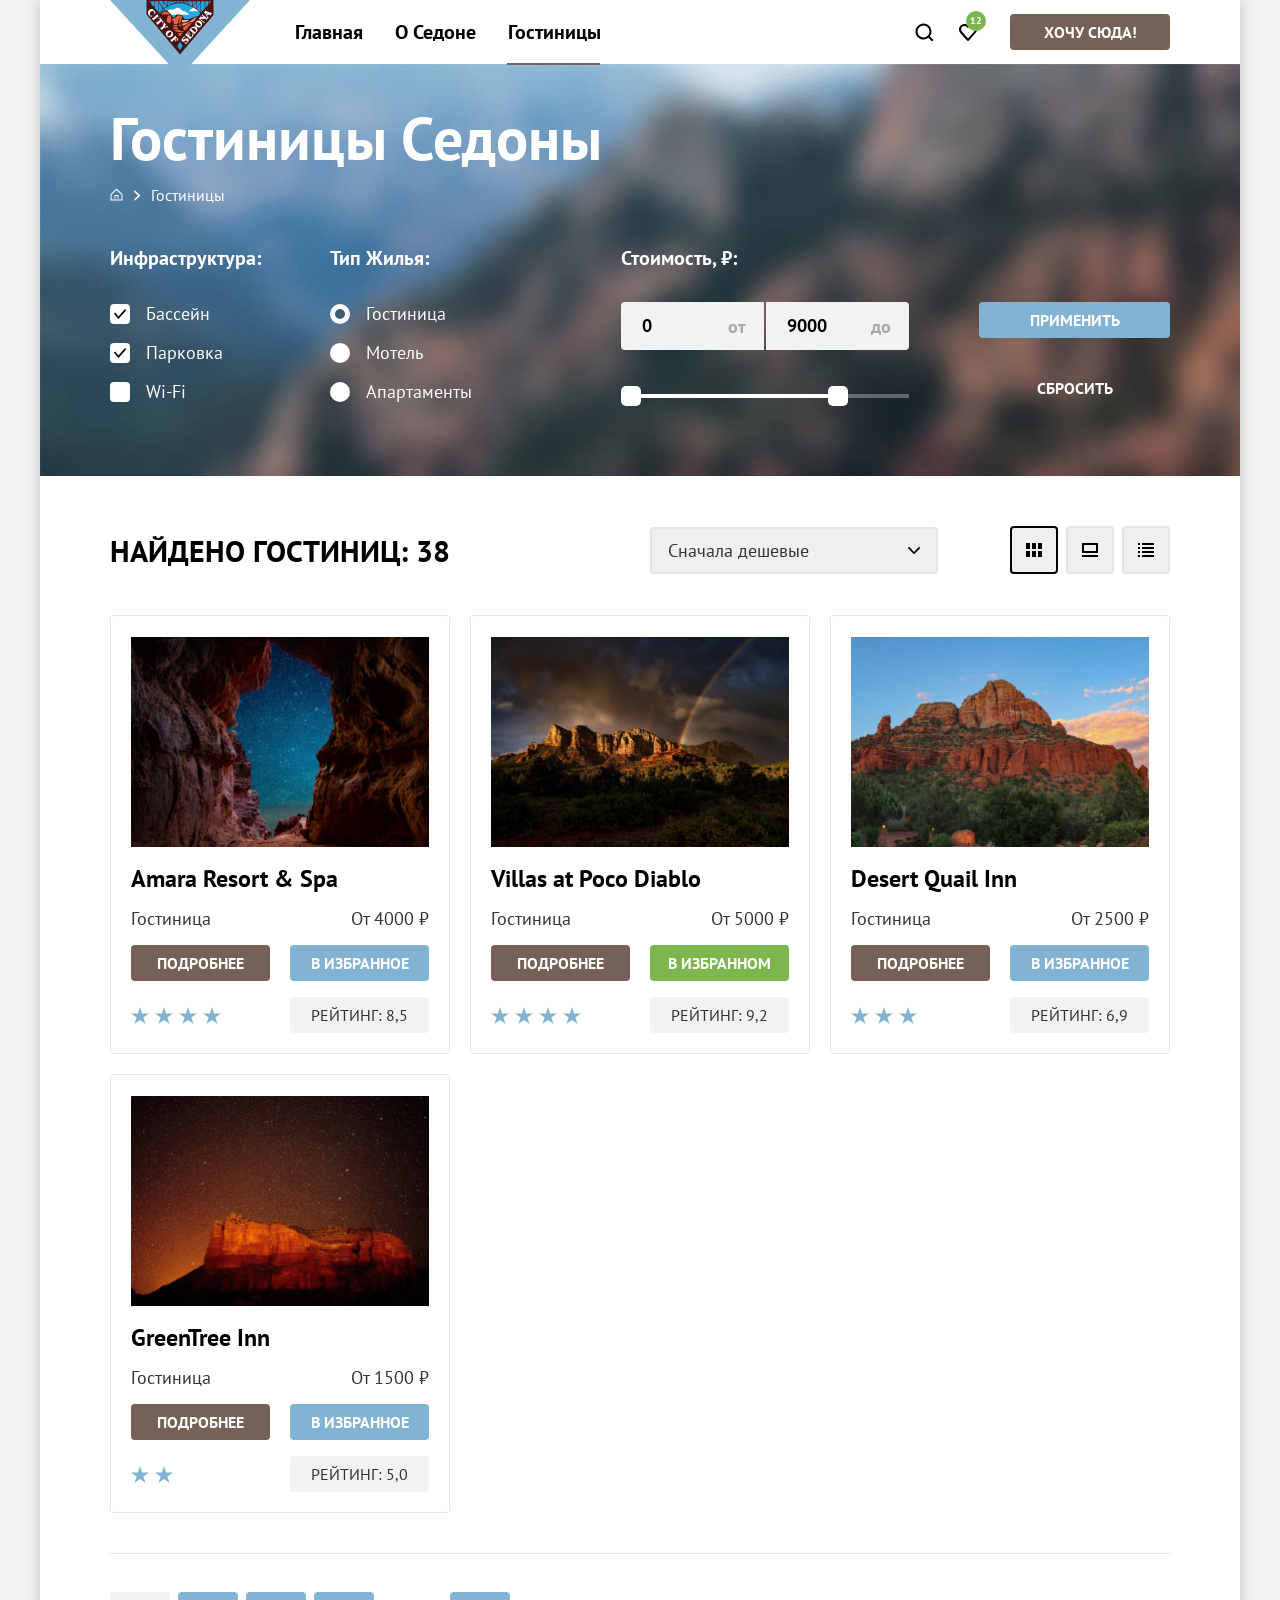
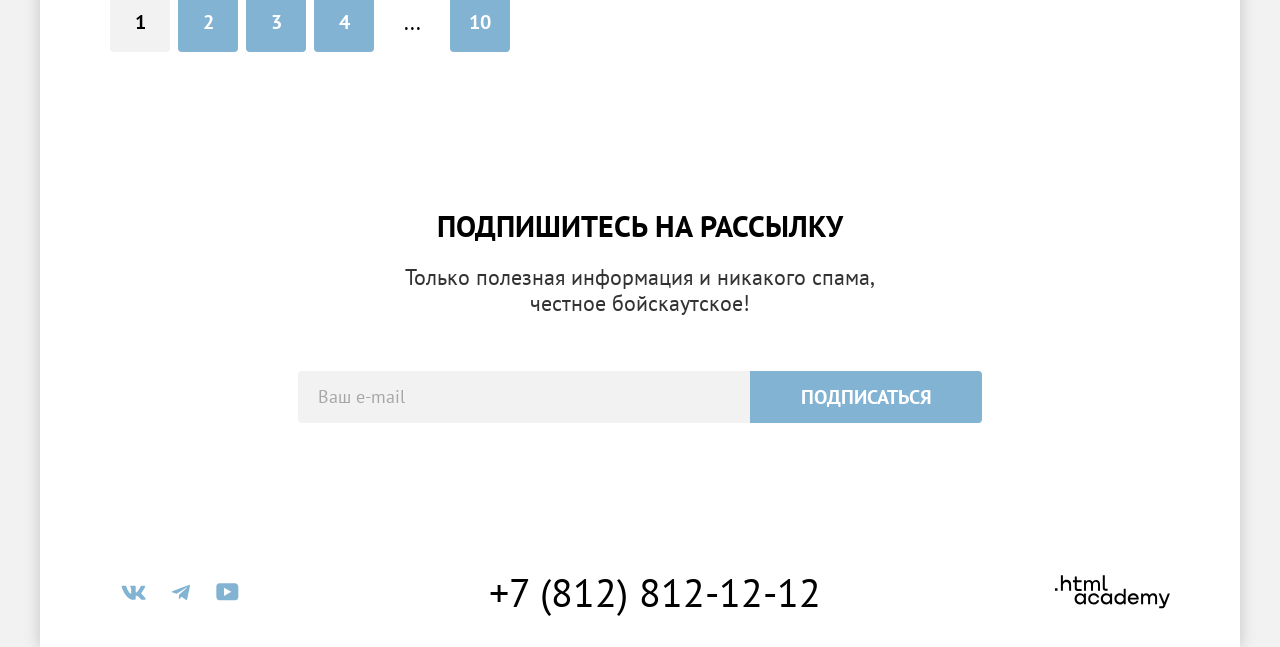
==== commit 24da2fdc: "Сделано задание 8" ====
--- a/catalog.html
+++ b/catalog.html
@@ -6,315 +6,347 @@
     <link rel="stylesheet" href="styles/styles.css">
   </head>
   <body>
-    <header class="page-header" data-test="header">
-      <nav class="navigation">
-        <a class="navigation-logo" href="index.html">
-          <img class="navigation-img" src="images/logo.svg" width="140" height="70" alt='Логотип сайта поиска гостиниц "Седона".'>
-        </a>
-        <ul class="navigation-list">
-          <li class="navigation-item">
-            <a class="navigation-link" href="index.html">Главная</a>
-          </li>
-          <li class="navigation-item">
-            <a class="navigation-link" href="#">О Седоне</a>
-          </li>
-          <li class="navigation-item">
-            <a class="navigation-link navigation-current" href="catalog.html">Гостиницы</a>
-          </li>
-        </ul>
-        <ul class="navigation-list navigation-user">
-          <li class="navigation-item">
-            <a class="navigation-link" href="#">
-              <span class="visually-hidden">Поиск.</span>
+    <div class="wrapper">
+      <header class="page-header" data-test="header">
+        <nav class="navigation">
+          <div class="navigation-wrapper">
+            <a class="navigation-logo" href="index.html">
+              <img class="navigation-img" src="images/logo.svg" width="140" height="70" alt='Логотип сайта поиска гостиниц "Седона".'>
             </a>
-          </li>
-          <li class="navigation-item">
-            <a class="navigation-link" href="#">
-              <span class="visually-hidden">Избранное.</span>
-            </a>
-          </li>
-          <li class="navigation-item">
-            <a class="button button-login" href="#">Хочу сюда!</a>
-          </li>
-        </ul>
-      </nav>
-    </header>
-    <main class="main-container main-inner" data-test="main">
-      <header class="inner-header"  data-test="filter">
-        <h1 class="inner-header-title">Гостиницы Седоны</h1>
-        <ul class="breadcrumbs">
-          <li class="breadcrumbs-item">
-            <a class="breadcrumbs-link" href="index.html">
-              Главная.
-              <span class="visually-hidden">Главная.</span>
-            </a>
-          </li>
-          <li class="breadcrumbs-item">
-            <a class="breadcrumbs-link">Гостиницы</a>
-          </li>
-        </ul>
-        <h2 class="visually-hidden">Список гостиниц с фильтрами</h2>
-        <form class="catalog-filter" action="https://echo.htmlacademy.ru/" method="get">
-          <div class="catalog-filter-left">
-            <fieldset class="catalog-filter-group">
+            <ul class="navigation-list">
+              <li class="navigation-item">
+                <a class="navigation-link" href="index.html">Главная</a>
+              </li>
+              <li class="navigation-item">
+                <a class="navigation-link" href="#">О Седоне</a>
+              </li>
+              <li class="navigation-item">
+                <a class="navigation-link navigation-current" href="#">Гостиницы</a>
+              </li>
+            </ul>
+          </div>
+          <ul class="navigation-list navigation-user">
+            <li class="navigation-item">
+              <a class="navigation-link" href="#">
+                <svg class="navigation-icon" aria-hidden="true" focusable="false" width="20" height="20" viewBox="0 0 20 20" fill="currentColor" xmlns="http://www.w3.org/2000/svg">
+                  <path d="m19.5 18-3.7-3.67c1-1.3 1.7-2.98 1.7-4.87a8 8 0 0 0-8-7.96c-4.4 0-8 3.68-8 8.06a8 8 0 0
+                    0 12.9 6.26l3.7 3.68 1.4-1.5Zm-10-2.48a6 6 0 0 1-6-5.96 6 6 0 0 1 12 0 6 6 0 0 1-6 5.96Z"/>
+                </svg>
+                <span class="visually-hidden navigation-link-text">Поиск.</span>
+              </a>
+            </li>
+            <li class="navigation-item">
+              <a class="navigation-link navigation-favorite" href="#">
+                <span class="navigation-favorite-count">12</span>
+                <svg class="navigation-icon" aria-hidden="true" focusable="false" width="20" height="20" viewBox="0 0 20 20" fill="currentColor" xmlns="http://www.w3.org/2000/svg">
+                  <path d="M9.9 19a.9.9 0 0 1-.8-.4c-5.4-6.1-6.7-7.5-7-7.9A5.4 5.4 0 0 1 6.5 2C7.8 2 9 2.5 10 3.3a5.46
+                    5.46 0 0 1 9 4.1c0 1.3-.5 2.5-1.3 3.4l-7 7.9c-.2.2-.4.3-.8.3Zm-6-9.5c.3.4 3.5 4 6.1 6.9l6.2-7c.5-.5.7-1.2.7-2
+                    0-1.8-1.5-3.3-3.3-3.3-1 0-2 .5-2.7 1.3-.3.3-.6.4-.9.4-.3 0-.6-.2-.8-.4-.7-.8-1.7-1.3-2.7-1.3-1.8 0-3.3
+                    1.5-3.3 3.3-.1.9.3 1.6.7 2.1-.1 0-.1 0 0 0Z"/>
+                </svg>
+                <span class="visually-hidden navigation-link-text">Избранное.</span>
+              </a>
+            </li>
+            <li class="navigation-item">
+              <a class="button button-login" href="#">Хочу сюда!</a>
+            </li>
+          </ul>
+        </nav>
+      </header>
+      <main class="main-container main-inner" data-test="main">
+        <header class="inner-header">
+          <h1 class="inner-header-title">Гостиницы Седоны</h1>
+          <ul class="breadcrumbs">
+            <li class="breadcrumbs-item">
+              <a class="breadcrumbs-link" href="index.html">
+                <span class="visually-hidden">Главная.</span>
+                <svg class="breadcrumbs-icon" aria-hidden="true" focusable="false"  width="13" height="13" viewBox="0 0 13 13" fill="currentColor" xmlns="http://www.w3.org/2000/svg">
+                  <path d="m6.5.5-6 5.8v6.2h12V6.3L6.5.5Zm5 11h-10V6.7l5-4.8 5 4.8v4.8Z"/>
+                  <path d="M4.5 10.5h1V8h2v2.5h1V7h-4v3.5Z"/>
+                </svg>
+              </a>
+            </li>
+            <li class="breadcrumbs-item">
+              <a class="breadcrumbs-link">Гостиницы</a>
+            </li>
+          </ul>
+          <h2 class="visually-hidden">Список гостиниц с фильтрами</h2>
+          <form class="catalog-filter" action="https://echo.htmlacademy.ru/" method="get" data-test=" filter">
+            <fieldset class="catalog-filter-group catalog-filter-infrastructure">
               <legend class="catalog-filter-title">Инфраструктура:</legend>
               <ul class="catalog-filter-list">
                 <li class="catalog-filter-item">
                   <label class="control">
-                    <input class="control-input" type="checkbox" name="swimming-pool" checked>
-                    Бассейн
-                  </label>
-                </li>
-                <li class="catalog-filter-item">
-                  <label class="control">
-                    <input class="control-input" type="checkbox" name="parking" checked>
-                    Парковка
-                  </label>
-                </li>
-                <li class="catalog-filter-item">
-                  <label class="control">
-                    <input class="control-input" type="checkbox" name="wi-fi">
-                    Wi-Fi
+                    <input class="control-input visually-hidden" type="checkbox" name="swimming-pool" checked>
+                    <span class="control-mark"></span>
+                    <span class="control-label">Бассейн</span>
+                  </label>
+                </li>
+                <li class="catalog-filter-item">
+                  <label class="control">
+                    <input class="control-input visually-hidden" type="checkbox" name="parking" checked>
+                    <span class="control-mark"></span>
+                    <span class="control-label">Парковка</span>
+                  </label>
+                </li>
+                <li class="catalog-filter-item">
+                  <label class="control">
+                    <input class="control-input visually-hidden" type="checkbox" name="wi-fi">
+                    <span class="control-mark"></span>
+                    <span class="control-label">Wi-Fi</span>
                   </label>
                 </li>
               </ul>
             </fieldset>
-            <fieldset class="catalog-filter-group">
+            <fieldset class="catalog-filter-group catalog-filter-type">
               <legend class="catalog-filter-title">Тип Жилья:</legend>
               <ul class="catalog-filter-list">
                 <li class="catalog-filter-item">
                   <label class="control">
-                    <input class="control-input" type="radio" name="type-of-housing" value="hotel" checked>
-                    Гостиница
-                  </label>
-                </li>
-                <li class="catalog-filter-item">
-                  <label class="control">
-                    <input class="control-input" type="radio" name="type-of-housing" value="motel">
-                    Мотель
-                  </label>
-                </li>
-                <li class="catalog-filter-item">
-                  <label class="control">
-                    <input class="control-input" type="radio" name="type-of-housing" value="flat">
-                    Квартира
+                    <input class="control-input visually-hidden" type="radio" name="type-of-housing" value="hotel" checked>
+                    <span class="control-mark"></span>
+                    <span class="control-label">Гостиница</span>
+                  </label>
+                </li>
+                <li class="catalog-filter-item">
+                  <label class="control">
+                    <input class="control-input visually-hidden" type="radio" name="type-of-housing" value="motel">
+                    <span class="control-mark"></span>
+                    <span class="control-label">Мотель</span>
+                  </label>
+                </li>
+                <li class="catalog-filter-item">
+                  <label class="control">
+                    <input class="control-input visually-hidden" type="radio" name="type-of-housing" value="flat">
+                    <span class="control-mark"></span>
+                    <span class="control-label">Апартаменты</span>
                   </label>
                 </li>
               </ul>
             </fieldset>
-          </div>
-          <div class="catalog-filter-right">
-            <fieldset class="catalog-filter-group">
+            <fieldset class="catalog-filter-group catalog-filter-cost">
               <legend class="catalog-filter-title">Стоимость, &#8381;:</legend>
-              <!--          Будем размечать позже-->
+                <div class="range">
+                  <ul class="range-inputs-list">
+                    <li class="range-inputs-item">
+                      <input type="number" class="range-field range-field-min" id="range-field-min" value="0" name="range-field-min">
+                      <label class="range-label" for="range-field-min">от</label>
+                    </li>
+                    <li class="range-inputs-item">
+                      <input type="number" class="range-field range-field-max" id="range-field-max" value="9000" name="range-field-max">
+                      <label class="range-label" for="range-field-max">до</label>
+                    </li>
+                  </ul>
+                  <div class="range-scale">
+                    <div class="range-bar" style="left: 0; width: 227px">
+                      <button class="range-toggle toggle-min" type="button">
+                        <span class="visually-hidden">Изменить минимальную цену.</span>
+                      </button>
+                      <button class="range-toggle toggle-max" type="button">
+                        <span class="visually-hidden">Изменить максимальную цену.</span>
+                      </button>
+                    </div>
+                  </div>
+              </div>
             </fieldset>
             <div class="filter-send-form">
-              <button class="button button-blue" type="submit">Применить</button>
-              <button class="button button-transparent" type="reset">Сбросить</button>
+              <button class="button button-agree" type="submit">Применить</button>
+              <button class="button button-reset" type="reset">Сбросить</button>
             </div>
+          </form>
+        </header>
+        <section class="catalog-products" data-test="catalog">
+          <div class="catalog-products-sort">
+            <p class="select-result">Найдено гостиниц: 38</p>
+            <div class="select-wrapper">
+              <select class="select-control" aria-label="Сортировка">
+                <option value="cheap">Сначала дешевые</option>
+              </select>
+            </div>
+            <ul class="catalog-view-list">
+              <li class="catalog-view-item">
+                <button class="button-show button-show-tile button-show-current">
+                  <span class="visually-hidden">Показать плитками.</span>
+                </button>
+              </li>
+              <li class="catalog-view-item">
+                <button class="button-show button-show-slide">
+                  <span class="visually-hidden">Показать слайдами.</span>
+                </button>
+              </li>
+              <li class="catalog-view-item">
+                <button class="button-show button-show-list">
+                  <span class="visually-hidden">Показать списком.</span>
+                </button>
+              </li>
+            </ul>
           </div>
-        </form>
-      </header>
-      <section class="catalog-products" data-test="catalog">
-        <div class="catalog-products-sort">
-          <p class="select-result">Найдено гостиниц: 38</p>
-          <select class="select-control" aria-label="Сортировка">
-            <option value="popular">Сначала популярные</option>
-            <option value="cheap">Сначала дешевые</option>
-            <option value="expensive">Сначала дорогие</option>
-          </select>
-          <ul class="catalog-view-list">
-            <li class="catalog-view-item">
-              <button class="button-show button-show-current">
-                <span class="visually-hidden">Показать плитками.</span>
-              </button>
-            </li>
-            <li class="catalog-view-item">
-              <button class="button-show">
-                <span class="visually-hidden">Показать слайдами.</span>
-              </button>
-            </li>
-            <li class="catalog-view-item">
-              <button class="button-show">
-                <span class="visually-hidden">Показать списком.</span>
-              </button>
-            </li>
-          </ul>
-        </div>
-        <ul class="product-list">
-          <!--          Карточка-->
-          <li class="product-card">
-            <a class="product-card-link" href="#">
-              <img class="product-card-image" src="images/catalog/hotel-1.jpg" width="300" height="212" alt="Гостиница Amara Resort & Spa">
-              <h3 class="product-card-title">Amara Resort & Spa</h3>
-              <p class="product-card-type">
-                Гостиница
-              </p>
-              <p class="product-card-prise">
-                <b class="product-card-prise-mark">От 4000 &#8381;</b>
-              </p>
-            </a>
-            <a class="button button-brown" href="#">Подробнее</a>
-            <a class="button button-blue" href="#">В избранное</a>
-            <ul class="product-rating-list">
-              <li class="product-rating-item">
-                <span class="visually-hidden">Одна звезда.</span>
-              </li>
-              <li class="product-rating-item">
-                <span class="visually-hidden">Две звезды.</span>
-              </li>
-              <li class="product-rating-item">
-                <span class="visually-hidden">Три звезды.</span>
-              </li>
-              <li class="product-rating-item">
-                <span class="visually-hidden">Четыре звезды.</span>
-              </li>
-            </ul>
-            <p class="button button-rating">Рейтинг: 8,5</p>
-          </li>
-          <!--          Карточка-->
-          <li class="product-card">
-            <a class="product-card-link" href="#">
-              <img class="product-card-image" src="images/catalog/hotel-2.jpg" width="300" height="212" alt="Гостиница Villas at Poco Diablo">
-              <h3 class="product-card-title">Villas at Poco Diablo</h3>
-              <p class="product-card-type">
-                Гостиница
-              </p>
-              <p class="product-card-prise">
-                <b class="product-card-prise-mark">От 5000 &#8381;</b>
-              </p>
-            </a>
-            <a class="button button-brown" href="#">Подробнее</a>
-            <a class="button button-green" href="#">В избранное</a>
-            <ul class="product-rating-list">
-              <li class="product-rating-item">
-                <span class="visually-hidden">Одна звезда.</span>
-              </li>
-              <li class="product-rating-item">
-                <span class="visually-hidden">Две звезды.</span>
-              </li>
-              <li class="product-rating-item">
-                <span class="visually-hidden">Три звезды.</span>
-              </li>
-              <li class="product-rating-item">
-                <span class="visually-hidden">Четыре звезды.</span>
-              </li>
-            </ul>
-            <p class="button button-rating">Рейтинг: 9,2</p>
-          </li>
-          <!--          Карточка-->
-          <li class="product-card">
-            <a class="product-card-link" href="#">
-              <img class="product-card-image" src="images/catalog/hotel-3.jpg" width="300" height="212" alt="Гостиница Desert Quail Inn">
-              <h3 class="product-card-title">Desert Quail Inn</h3>
-              <p class="product-card-type">
-                Гостиница
-              </p>
-              <p class="product-card-prise">
-                <b class="product-card-prise-mark">От 2500 &#8381;</b>
-              </p>
-            </a>
-            <a class="button button-brown" href="#">Подробнее</a>
-            <a class="button button-blue" href="#">В избранное</a>
-            <ul class="product-rating-list">
-              <li class="product-rating-item">
-                <span class="visually-hidden">Одна звезда.</span>
-              </li>
-              <li class="product-rating-item">
-                <span class="visually-hidden">Две звезды.</span>
-              </li>
-              <li class="product-rating-item">
-                <span class="visually-hidden">Три звезды.</span>
-              </li>
-            </ul>
-            <p class="button button-rating">Рейтинг: 6,9</p>
-          </li>
-          <!--          Карточка-->
-          <li class="product-card">
-            <a class="product-card-link" href="#">
-              <img class="product-card-image" src="images/catalog/hotel-4.jpg" width="300" height="212" alt="Гостиница GreenTree Inn">
-              <h3 class="product-card-title">GreenTree Inn</h3>
-              <p class="product-card-type">
-                Гостиница
-              </p>
-              <p class="product-card-prise">
-                <b class="product-card-prise-mark">От 1500 &#8381;</b>
-              </p>
-            </a>
-            <a class="button button-brown" href="#">Подробнее</a>
-            <a class="button button-blue" href="#">В избранное</a>
-            <ul class="product-rating-list">
-              <li class="product-rating-item">
-                <span class="visually-hidden">Одна звезда.</span>
-              </li>
-              <li class="product-rating-item">
-                <span class="visually-hidden">Две звезды.</span>
-              </li>
-            </ul>
-            <p class="button button-rating">Рейтинг: 5,0</p>
-          </li>
-        </ul>
-<!--        Пагинация-->
-        <ul class="pagination">
-          <li class="pagination-item">
-            <a class="pagination-link pagination-link-current" href="#">1</a>
-          </li>
-          <li class="pagination-item">
-            <a class="pagination-link" href="#">2</a>
-          </li>
-          <li class="pagination-item">
-            <a class="pagination-link" href="#">3</a>
-          </li>
-          <li class="pagination-item">
-            <a class="pagination-link" href="#">4</a>
-          </li>
-          <li class="pagination-item">
-            <span class="pagination-link pagination-ellipsis">...</span>
-          </li>
-          <li class="pagination-item">
-            <a class="pagination-link" href="#">10</a>
-          </li>
-        </ul>
-      </section>
-      <section class="subscription inner-subscription" data-test="subscribe">
-        <h2 class="subscription-title">Подпишитесь на рассылку</h2>
-        <p class="subscription-description inner-subscription-description">Только полезная информация и никакого спама,<br>честное бойскаутское!</p>
-        <form class="subscription-form" action="https://echo.htmlacademy.ru/" method="post">
-          <label for="email">
-            <span class="visually-hidden">Введите e-mail.</span>
-          </label>
-          <input class="field" id="email" type="email" placeholder="Ваш e-mail" name="email" required>
-          <button class="button button-subscription" type="submit">Подписаться</button>
-        </form>
-      </section>
-    </main>
-    <footer class="page-footer" data-test="footer">
-      <section class="footer-social">
-        <h2 class="visually-hidden">Социальные сети</h2>
-        <ul class="footer-social-list">
-          <li class="footer-social-item">
-            <a class="footer-social-link" href="https://vk.com/htmlacademy">
-              <span class="visually-hidden">Вконтакте.</span>
-            </a>
-          </li>
-          <li class="footer-social-item">
-            <a class="footer-social-link" href="https://t.me/htmlacademy">
-              <span class="visually-hidden">Телеграм.</span>
-            </a>
-          </li>
-          <li class="footer-social-item">
-            <a class="footer-social-link" href="https://www.youtube.com/user/htmlacademyru">
-              <span class="visually-hidden">Ютуб.</span>
-            </a>
-          </li>
-        </ul>
-      </section>
-      <address class="footer-contacts-address">
-        <a class="footer-phone" href="tel:+78128121212">+7 (812) 812-12-12</a>
-      </address>
-      <a class="footer-link" href="https://htmlacademy.ru">
-        <span class="visually-hidden">html academy</span>
-      </a>
-    </footer>
+          <ul class="product-list">
+  <!--          Карточка-->
+            <li class="product-card">
+              <a class="product-card-link" href="#">
+                <img class="product-card-image" src="images/catalog/hotel-1.jpg" width="300" height="212" alt="Гостиница Amara Resort & Spa">
+                <h3 class="product-card-title">Amara Resort & Spa</h3>
+                <div class="product-card-wrapper">
+                  <p class="product-card-type">Гостиница</p>
+                  <p class="product-card-prise">
+                    <b class="product-card-prise-mark">От 4000 &#8381</b>
+                  </p>
+                </div>
+              </a>
+              <a class="button button-detailed" href="#">Подробнее</a>
+              <button class="button button-favorite">В избранное</button>
+              <div class="product-rating rating-4" aria-label="Четыре звезды"></div>
+              <p class="button button-rating">Рейтинг: 8,5</p>
+            </li>
+            <!--          Карточка-->
+            <li class="product-card">
+              <a class="product-card-link" href="#">
+                <img class="product-card-image" src="images/catalog/hotel-2.jpg" width="300" height="212" alt="Гостиница Amara Resort & Spa">
+                <h3 class="product-card-title">Villas at Poco Diablo</h3>
+                <div class="product-card-wrapper">
+                  <p class="product-card-type">Гостиница</p>
+                  <p class="product-card-prise">
+                    <b class="product-card-prise-mark">От 5000 &#8381</b>
+                  </p>
+                </div>
+              </a>
+              <a class="button button-detailed" href="#">Подробнее</a>
+              <button class="button button-favorite-added">В избранном</button>
+              <div class="product-rating rating-4" aria-label="Четыре звезды"></div>
+              <p class="button button-rating">Рейтинг: 9,2</p>
+            </li>
+            <!--          Карточка-->
+            <li class="product-card">
+              <a class="product-card-link" href="#">
+                <img class="product-card-image" src="images/catalog/hotel-3.jpg" width="300" height="212" alt="Гостиница Amara Resort & Spa">
+                <h3 class="product-card-title">Desert Quail Inn</h3>
+                <div class="product-card-wrapper">
+                  <p class="product-card-type">Гостиница</p>
+                  <p class="product-card-prise">
+                    <b class="product-card-prise-mark">От 2500 &#8381</b>
+                  </p>
+                </div>
+              </a>
+              <a class="button button-detailed" href="#">Подробнее</a>
+              <button class="button button-favorite">В избранное</button>
+              <div class="product-rating rating-3" aria-label="Три звезды"></div>
+              <p class="button button-rating">Рейтинг: 6,9</p>
+            </li>
+            <!--          Карточка-->
+            <li class="product-card">
+              <a class="product-card-link" href="#">
+                <img class="product-card-image" src="images/catalog/hotel-4.jpg" width="300" height="212" alt="Гостиница Amara Resort & Spa">
+                <h3 class="product-card-title">GreenTree Inn</h3>
+                <div class="product-card-wrapper">
+                  <p class="product-card-type">Гостиница</p>
+                  <p class="product-card-prise">
+                    <b class="product-card-prise-mark">От 1500 &#8381</b>
+                  </p>
+                </div>
+              </a>
+              <a class="button button-detailed" href="#">Подробнее</a>
+              <button class="button button-favorite">В избранное</button>
+              <div class="product-rating rating-2" aria-label="Две звезды"></div>
+              <p class="button button-rating">Рейтинг: 5,0</p>
+            </li>
+          </ul>
+  <!--        Пагинация-->
+          <ul class="pagination">
+            <li class="pagination-item">
+              <a class="pagination-link pagination-link-current" href="#">1</a>
+            </li>
+            <li class="pagination-item">
+              <a class="pagination-link" href="#">2</a>
+            </li>
+            <li class="pagination-item">
+              <a class="pagination-link" href="#">3</a>
+            </li>
+            <li class="pagination-item">
+              <a class="pagination-link" href="#">4</a>
+            </li>
+            <li class="pagination-item">
+              <span class="pagination-link pagination-ellipsis">...</span>
+            </li>
+            <li class="pagination-item">
+              <a class="pagination-link" href="#">10</a>
+            </li>
+          </ul>
+        </section>
+        <section class="subscription inner-subscription" data-test="subscribe">
+          <h2 class="subscription-title">Подпишитесь на рассылку</h2>
+          <p class="subscription-description inner-subscription-description">Только полезная информация и никакого спама,<br>честное бойскаутское!</p>
+          <form class="subscription-form" action="https://echo.htmlacademy.ru/" method="post">
+            <label class="subscription-field-label" for="email">
+              <span class="visually-hidden">Введите ваш e-mail</span>
+              <input class="subscription-field" id="email" type="email" placeholder="Ваш e-mail" name="email" required>
+            </label>
+            <button class="button button-subscription" type="submit">Подписаться</button>
+          </form>
+        </section>
+      </main>
+      <footer class="page-footer" data-test="footer">
+        <section class="footer-social">
+          <h2 class="visually-hidden">Социальные сети</h2>
+          <ul class="footer-social-list">
+            <li class="footer-social-item">
+              <a class="footer-social-link" href="https://vk.com/htmlacademy">
+                <span class="visually-hidden">Вконтакте.</span>
+                <svg class="footer-social-icon" aria-hidden="true" focusable="false" width="25" height="15" viewBox="0 0 25 15" fill="currentColor" xmlns="http://www.w3.org/2000/svg">
+                  <path fill-rule="evenodd" clip-rule="evenodd" d="M24.12 1.8c.16-.54 0-.94-.8-.94H20.7c-.67 0-.98.34-1.15.73
+                   0 0-1.33 3.2-3.22 5.27-.61.6-.9.8-1.23.8-.16 0-.41-.2-.41-.75v-5.1c0-.66-.19-.95-.74-.95H9.82c-.42
+                   0-.67.3-.67.59 0 .62.95.76 1.04 2.51v3.8c0 .83-.15.98-.48.98-.9 0-3.06-3.2-4.34-6.88-.25-.72-.5-1-1.18-1H1.57c-.75
+                   0-.9.34-.9.73 0 .68.89 4.07 4.14 8.55 2.17 3.06 5.23 4.72 8 4.72 1.68 0 1.88-.37 1.88-1v-2.32c0-.74.16-.88.7-.88.38
+                   0 1.05.19 2.6 1.66 1.79 1.75 2.08 2.54 3.08 2.54h2.63c.75 0
+                   1.12-.37.9-1.1-.23-.72-1.08-1.77-2.2-3.02-.62-.71-1.54-1.48-1.82-1.86-.39-.5-.28-.71 0-1.15 0 0 3.2-4.42 3.54-5.93Z"/>
+                </svg>
+              </a>
+            </li>
+            <li class="footer-social-item">
+              <a class="footer-social-link" href="https://t.me/htmlacademy">
+                <span class="visually-hidden">Телеграм.</span>
+                <svg class="footer-social-icon" aria-hidden="true" focusable="false" width="18" height="16" viewBox="0 0 18 16" fill="currentColor" xmlns="http://www.w3.org/2000/svg">
+                  <path d="M16.79.96.84 7.1c-1.09.44-1.08 1.05-.2 1.32l4.1 1.28 9.47-5.98c.44-.27.85-.13.52.17l-7.68
+                  6.93-.28 4.22c.41 0 .6-.2.83-.41l1.99-1.94 4.13 3.06c.77.42 1.31.2 1.5-.71l2.72-12.8c.28-1.1-.43-1.61-1.16-1.28Z"/>
+                </svg>
+              </a>
+            </li>
+            <li class="footer-social-item">
+              <a class="footer-social-link" href="https://www.youtube.com/user/htmlacademyru">
+                <span class="visually-hidden">Ютуб.</span>
+                <svg class="footer-social-icon" aria-hidden="true" focusable="false" width="23" height="18" viewBox="0 0 23 18" fill="currentColor" xmlns="http://www.w3.org/2000/svg">
+                  <path d="M18.94.36H3.51C1.65.36.33 1.95.33 3.76v10.09c0 1.91 1.32 3.5 3.18 3.5h15.65c1.64 0 3.17-1.59
+                  3.17-3.4V3.76c-.22-1.8-1.53-3.4-3.39-3.4ZM7.99 12.89V4.82l7.34 4.04-7.34 4.03Z"/>
+                </svg>
+              </a>
+            </li>
+          </ul>
+        </section>
+        <address class="footer-contacts-address">
+          <a class="footer-phone" href="tel:+78128121212">+7 (812) 812-12-12</a>
+        </address>
+        <a class="footer-link" href="https://htmlacademy.ru">
+          <span class="visually-hidden">html academy.</span>
+          <svg class="footer-link-icon" aria-hidden="true" focusable="false" width="115" height="34" viewBox="0 0 115 34" fill="currentColor" xmlns="http://www.w3.org/2000/svg">
+            <path d="M0 13.26v2.6h2.5v-2.6H0ZM11.6 4.86c-1.6 0-2.8.7-3.6 1.7h-.1V.36h-2v15.5h2v-5.3c0-2.1 1.3-3.6 3.3-3.6
+            1.8 0 2.9 1.4 2.9 3.2v5.7h2v-6.1c.1-3-1.8-4.9-4.5-4.9ZM26.6 5.16h-4.8v-3.7h-2v3.8h-1.9v2h1.9v6c0 1.7 1 2.7 2.7
+            2.7h4.1v-2h-3.7c-.7 0-1.1-.4-1.1-1.1v-5.7h4.8v-2ZM41.1 4.96c-1.6 0-2.9.8-3.5 2.1h-.1c-.6-1.2-1.8-2.1-3.4-2.1-1.4
+            0-2.5.8-3.1 1.8h-.1v-1.6H29v10.6h2v-5.4c0-2 1-3.5 2.6-3.5 1.5 0 2.4 1 2.4 2.6v6.3h2v-5.6c0-2.4 1.4-3.3 2.6-3.3 1.5
+            0 2.4 1 2.4 2.6v6.3h2v-6.5c.1-2.5-1.4-4.3-3.9-4.3ZM47.8 13.06c0 1.7 1 2.7 2.8 2.7h2v-2h-1.7c-.7 0-1.1-.4-1.1-1.1V.36h-2v12.7ZM28.9
+            20.06c-.9-1.1-2.2-1.8-3.9-1.8-3.1 0-5.4 2.3-5.4 5.6s2.3 5.6 5.4 5.6c1.8 0 3-.8 3.8-1.9h.1v1.6h2v-10.6h-2v1.5Zm-3.6
+            7.4c-2.2 0-3.6-1.6-3.6-3.6s1.4-3.6 3.6-3.6 3.6 1.6 3.6 3.6c0 1.9-1.4 3.6-3.6 3.6ZM44.2 22.36c-.5-2.4-2.6-4.1-5.4-4.1a5.4
+            5.4 0 0 0-5.6 5.6c0 3.1 2.2 5.6 5.6 5.6 2.8 0 4.9-1.8 5.4-4.2h-2.1a3.4 3.4 0 0 1-3.3 2.3c-2.2 0-3.6-1.6-3.6-3.6s1.4-3.6
+            3.6-3.6c1.6 0 2.8 1 3.3 2.2h2.1v-.2ZM55.1 20.06c-.9-1.1-2.2-1.8-3.9-1.8-3.1 0-5.4 2.3-5.4 5.6s2.3 5.6 5.4 5.6c1.8 0
+            3-.8 3.8-1.9h.1v1.6h2v-10.6h-2v1.5Zm-3.6 7.4c-2.2 0-3.6-1.6-3.6-3.6s1.4-3.6 3.6-3.6 3.6 1.6 3.6 3.6c0 1.9-1.5 3.6-3.6
+            3.6ZM68.7 20.16c-.9-1.1-2.2-1.9-3.9-1.9-3.1 0-5.4 2.3-5.4 5.6s2.2 5.6 5.4 5.6c1.7 0 3-.8 3.8-1.8h.1v1.5h2v-15.4h-2v6.4Zm-3.6
+            7.3c-2.2 0-3.6-1.6-3.6-3.6s1.4-3.6 3.6-3.6 3.6 1.6 3.6 3.6c-.1 2-1.5 3.6-3.6 3.6ZM78.3 18.26c-3.3 0-5.5 2.5-5.5 5.6 0 3 2.1
+            5.6 5.5 5.6 2.5 0 4.5-1.3 5.2-3.6h-2.1c-.5 1-1.6 1.6-3 1.6-1.9 0-3.3-1.3-3.4-2.9h8.8c.2-3.6-2-6.3-5.5-6.3Zm0 1.9c1.7 0 3 1
+            3.3 2.6h-6.5c.3-1.5 1.5-2.6 3.2-2.6ZM98.2 18.26c-1.6 0-2.9.8-3.6 2h-.1c-.6-1.2-1.8-2-3.4-2-1.4 0-2.5.7-3.1 1.8v-1.5h-1.9v10.6h2v-5.4c0-2
+            1-3.4 2.6-3.5 1.5 0 2.4 1 2.4 2.6v6.3h2v-5.6c0-2.4 1.4-3.3 2.6-3.3 1.5 0 2.4 1 2.4 2.6v6.3h2v-6.5c.1-2.6-1.4-4.4-3.9-4.4ZM109.4
+            27.36l-3.6-8.9h-2.2l4.8 11.6c-.3.9-.7 1.2-1.7 1.2h-2.5v2h2.5c1.8 0 2.8-.8 3.5-2.6l4.7-12.2h-2.1l-3.4 8.9Z"/>
+          </svg>
+        </a>
+      </footer>
+    </div>
   </body>
 </html>
--- a/styles/styles.css
+++ b/styles/styles.css
@@ -14,22 +14,28 @@
   font-display: swap;
 }
 
-html {
-  height: 100%;
-}
-
-body {
-  margin: 0 auto;
-  display: flex;
-  flex-direction: column;
-  width: 1200px;
-  min-height: 100%;
-  font-family: "PT Sans", sans-serif;
-  font-size: 18px;
-  font-weight: 700;
-  line-height: 21px;
-  background-color: #FFFFFF;
-  color: #000000;
+*,
+*::before,
+*::after {
+  box-sizing: border-box;
+}
+
+img {
+  max-width: 100%;
+  object-fit: contain;
+}
+
+.visually-hidden {
+  position: absolute;
+  width: 1px;
+  height: 1px;
+  margin: -1px;
+  border: 0;
+  padding: 0;
+  white-space: nowrap;
+  clip-path: inset(100%);
+  clip: rect(0 0 0 0);
+  overflow: hidden;
 }
 
 .button {
@@ -37,53 +43,96 @@
   text-transform: uppercase;
   color: #FFFFFF;
   text-align: center;
+  font-family: inherit;
   font-size: 16px;
   line-height: 20px;
   font-weight: 700;
   border-radius: 4px;
-}
-
-.button-blue {
-  background-color: #82B3D3;
-}
-
-.button-green {
-  background-color: #7DB54F;
-}
-
-.button-transparent {
-  background-color: transparent;
-}
-
-.button-rating {
-  background-color: #F2F2F2;
-  font-weight: 400;
-  color: #333333;
+  border: 0;
+  cursor: pointer;
+  display: inline-block;
+  padding: 8px;
+  background-color: #756157;
+}
+
+.button:hover {
+  background-color: #615048;
+}
+
+.button:focus {
+  background-color: #615048;
+}
+
+.button:active {
+  color: rgba(255, 255, 255, 0.3);
+}
+
+.button:disabled {
+  background-color: #E5E5E5;
+}
+
+html {
+  height: 100%;
+}
+
+body {
+  height: 100%;
+  margin: 0;
+  font-family: "PT Sans", sans-serif;
+  font-size: 18px;
+  font-weight: 700;
+  line-height: 21px;
+  background-color: #f2f2f2;
+  color: #000000;
+}
+
+.wrapper {
+  margin: 0 auto;
+  display: flex;
+  flex-direction: column;
+  min-height: 100%;
+  max-width: 1200px;
+  background-color: #FFFFFF;
+  box-shadow: 0 0 15px rgba(0, 0, 0, 0.2);
+}
+
+.page-header {
+  padding: 0 70px;
 }
 
 .navigation {
   display: flex;
-  width: 1060px;
-  margin: 0 auto;
+  justify-content: space-between;
+}
+
+.navigation-wrapper {
+  display: flex;
 }
 
 .navigation-logo {
-  margin-right: 30px;
+  position: relative;
+  margin-right: 29px;
+  width: 140px;
   z-index: 1;
-}
-
-.navigation-item {
-  z-index: 3;
+  flex-shrink: 0;
+}
+
+.navigation-img {
+  position: absolute;
+  top: 0;
+  left: 0;
 }
 
 .navigation-list {
   display: flex;
   flex-wrap: wrap;
   list-style-type: none;
-  align-items: center;
-  margin: -10px 0 0 0;
+  margin: 0;
   padding: 0;
-  width: 440px;
+}
+
+.navigation-item {
+  position: relative;
 }
 
 .navigation-link {
@@ -92,34 +141,60 @@
   line-height: 24px;
   text-transform: capitalize;
   color: #000000;
-  background-color: #FFFFFF;
   text-decoration: none;
   padding: 20px 16px;
 }
 
+.navigation-icon {
+  display: block;
+  color: #000000;
+}
+
+.navigation-link-text {
+  padding-left: 12px;
+}
+
+.navigation-current:before {
+  content: "";
+  position: absolute;
+  bottom: -1px;
+  left: 15px;
+  z-index: 1;
+  width: calc(100% - 32px);
+  border-bottom: 2px solid #756257;
+}
+
 .navigation-user {
-  width: 420px;
-  margin-left: auto;
-  justify-content: flex-end;
   align-items: center;
 }
 
 .navigation-user .navigation-link{
   min-width: 20px;
   min-height: 20px;
-  outline: tomato solid 1px;
-  padding: 20px 12px;
+  padding: 22px 12px;
+}
+
+.navigation-favorite {
+  position: relative;
+}
+
+.navigation-favorite-count {
+  position: absolute;
+  top: 11px;
+  left: 20px;
+  width: 20px;
+  height: 20px;
+  font-size: 10px;
+  line-height: 2;
+  text-align: center;
+  color: #ffffff;
+  background: #7db54f;
+  border-radius: 50%;
 }
 
 .navigation-user .button-login {
-  background-color: #756157;
-  display: block;
-  padding: 8px 34px;
   margin-left: 20px;
-}
-
-.main-index {
-  margin-top: -10px;
+  width: 160px;
 }
 
 .main-container {
@@ -179,134 +254,175 @@
 }
 
 .advantage-title {
+  margin: 0;
+  position: relative;
   font-size: 24px;
   line-height: 28px;
   text-transform: uppercase;
   color: #000000;
   text-align: center;
-  padding: 0 85px;
+  overflow-wrap: break-word;
+}
+
+.advantage-title:after {
+  position: absolute;
+  content: "";
+  right: 0;
+  bottom: 30px;
+  left: 0;
+  width: 60px;
+  margin: auto;
+  border-bottom: 2px solid rgba(0, 0, 0, 0.3);
 }
 
 .advantage-description {
+  margin: 0;
   font-weight: 400;
   text-align: center;
   color: #333333;
-  padding: 0 84px;
-}
-
-.advantage-item .advantage-title {
-  padding-bottom: 62px;
-  margin: 0;
-}
-
-.advantage-item .advantage-description {
-  margin: 0;
-}
-
-.advantage-item:nth-child(1) {
+  overflow-wrap: break-word;
+}
+
+/*----------------------------------------------------*/
+
+.advantage-item-blue {
   background-color: #82B3D3;
 }
 
-.advantage-item:nth-child(1) .advantage-title {
-  padding-top: 92px;
+.advantage-title-blue {
   color: #FFFFFF;
-}
-
-.advantage-item:nth-child(1) .advantage-description {
+  padding: 92px 85px 62px;
+}
+
+.advantage-title-blue:after {
+  border-bottom: 2px solid rgba(255, 255, 255, 0.3);
+}
+
+.advantage-description-blue {
   color: #FFFFFF;
-}
-
-.advantage-item:nth-child(2) {
+  padding: 0 84px 111px;
+}
+
+/*----------------------------------------------------*/
+
+.advantage-item-white {
+  background-color: rgba(255, 255, 255, 0.12);
+}
+
+.advantage-item-lightgray {
   background-color: rgba(131, 179, 211, 0.12);
 }
 
-.advantage-item:nth-child(2) .advantage-title {
-  padding-top: 103px;
-}
-
-.advantage-item:nth-child(2) .advantage-description {
-  padding-bottom: 121px;
-}
-
-.advantage-item:nth-child(3) {
+.advantage-title-lightgray {
+  padding: 103px 85px 62px;
+}
+
+.advantage-description-lightgray {
+  padding: 0 84px 121px;
+}
+
+/*----------------------------------------------------*/
+
+.advantage-item-darkgray {
   background-color: rgba(131, 179, 211, 0.2);
 }
 
-.advantage-item:nth-child(3) .advantage-title {
-  padding-top: 103px;
-}
-
-.advantage-item:nth-child(3) .advantage-description {
-  padding-bottom: 121px;
-}
-
-.advantage-item:nth-child(4) {
+.advantage-title-darkgray {
+  padding: 103px 85px 62px;
+}
+
+.advantage-description-darkgray {
+  padding: 0 84px 121px;
+}
+
+/*----------------------------------------------------*/
+
+.advantage-item-white-icon {
+  background-color: #FFFFFF;
+}
+
+.advantage-title-white-icon {
+  padding: 182px 85px 30px;
+  position: relative;
+}
+
+.advantage-title-white-icon:after {
+  border-bottom: none;
+}
+
+.advantage-description-white-icon {
+  padding: 0 84px 81px;
+}
+
+/*----------------------------------------------------*/
+
+.advantage-item-lightgray-icon {
   background-color: rgba(131, 179, 211, 0.12);
 }
 
-.advantage-item:nth-child(4) .advantage-title {
-  padding-top: 103px;
-}
-
-.advantage-item:nth-child(4) .advantage-description {
-  padding-bottom: 121px;
-}
-
-.advantage-item:nth-child(5) {
-  background-color: #82B3D3;
-}
-
-.advantage-item:nth-child(5) .advantage-title {
-  padding-top: 92px;
-  color: #FFFFFF;
-}
-
-.advantage-item:nth-child(5) .advantage-description {
-  color: #FFFFFF;
-}
-
-.advantage-item:nth-child(6) {
-  background-color: rgba(131, 179, 211, 0.12);
-}
-
-.advantage-item:nth-child(6) .advantage-title {
-  padding-bottom: 30px;
-  padding-top: 182px;
-}
-
-.advantage-item:nth-child(6) .advantage-description {
-  padding-bottom: 81px;
-}
-
-.advantage-item:nth-child(7) {
-  background-color: #FFFFFF;
-}
-
-.advantage-item:nth-child(7) .advantage-title {
-  padding-bottom: 30px;
-  padding-top: 182px;
-}
-
-.advantage-item:nth-child(7) .advantage-description {
-  padding-bottom: 81px;
-}
-
-.advantage-item:nth-child(8) {
-  background-color: rgba(131, 179, 211, 0.12);
-}
-
-.advantage-item:nth-child(8) .advantage-title {
-  padding-bottom: 30px;
-  padding-top: 182px;
-}
-
-.advantage-item:nth-child(8) .advantage-description {
-  padding-bottom: 81px;
-}
+.advantage-title-lightgray-icon {
+  padding: 182px 85px 30px;
+  position: relative;
+}
+
+.advantage-title-lightgray-icon:after {
+  border-bottom: none;
+}
+
+.advantage-description-lightgray-icon {
+  padding: 0 84px 81px;
+}
+
+/*----------------------------------------------------*/
+
+.advantage-icon-house:before {
+  position: absolute;
+  content: "";
+  right: 0;
+  bottom: 88px;
+  left: 2px;
+  margin: auto;
+  width: 76px;
+  height: 72px;
+  background-image: url("../images/house.svg");
+  background-repeat: repeat;
+}
+
+/*----------------------------------------------------*/
+
+.advantage-icon-food:before {
+  position: absolute;
+  content: "";
+  right: 0;
+  bottom: 89px;
+  left: 1px;
+  margin: auto;
+  width: 75px;
+  height: 70px;
+  background-image: url("../images/food.svg");
+  background-repeat: repeat;
+}
+
+/*----------------------------------------------------*/
+
+.advantage-icon-souvenirs:before {
+  position: absolute;
+  content: "";
+  right: 0;
+  bottom: 86px;
+  left: 1px;
+  margin: auto;
+  width: 65px;
+  height: 76px;
+  background-image: url("../images/souvenirs.svg");
+  background-repeat: repeat;
+}
+
+/*----------------------------------------------------*/
 
 .find {
   text-align: center;
-  padding: 96px 304px 104px 304px;
+  padding: 96px 304px;
 }
 
 .find-title {
@@ -322,14 +438,13 @@
   line-height: 26px;
   color: #333333;
   margin-top: 0;
-  margin-bottom: 60px;
+  margin-bottom: 53px;
 }
 
 .find .button-find {
   font-size: 20px;
   line-height: 36px;
-  background-color: #756157;
-  padding: 12px 50px 13px 50px;
+  width: 376px;
 }
 
 .subscription {
@@ -339,7 +454,8 @@
   color: #FFFFFF;
   background-color: #000000;
   text-align: center;
-  padding: 96px 258px 115px 258px;
+  padding: 96px 104px 104px;
+  margin: 0;
 }
 
 .subscription-title {
@@ -353,13 +469,59 @@
   font-weight: 400;
   font-size: 22px;
   line-height: 26px;
-  margin: 0 0 54px 0;
+  margin: 0 0 55px 0;
+}
+
+.subscription-form {
+  display: flex;
+  justify-content: center;
+}
+
+.subscription-field-label {
+  width: 100%;
+  max-width: 452px;
+}
+
+.subscription-field {
+  font-size: 18px;
+  line-height: 24px;
+  font-family: inherit;
+  font-weight: 400;
+  padding: 14px 20px;
+  width: 100%;
+  color: #000000;
+  background: #f2f2f2;
+  border: 0;
+  border-radius: 4px 0 0 4px;
+}
+
+.subscription-field::placeholder {
+  opacity: 0.6;
 }
 
 .button-subscription {
+  width: 100%;
+  max-width: 232px;
   font-size: 20px;
   line-height: 36px;
   background-color: #82B3D3;
+  border-radius: 0 4px 4px 0;
+}
+
+.button-subscription:hover {
+  background-color: #68A2CA;
+}
+
+.button-subscription:focus {
+  background-color: #68A2CA;
+}
+
+.button-subscription:active {
+  color: rgba(255, 255, 255, 0.3);
+}
+
+.button-subscription:disabled{
+  background-color: #E5E5E5;
 }
 
 .page-footer {
@@ -367,7 +529,9 @@
   width: 1060px;
   margin: 0 auto;
   justify-content: space-between;
-  padding: 46px 70px 36px;
+  align-items: center;
+  padding-top: 45px;
+  padding-bottom: 35px;
 }
 
 .footer-social {
@@ -382,21 +546,35 @@
   padding: 0;
 }
 
-.footer-social-item {
-  width: 48px;
-  height: 40px;
-  outline: tomato solid 1px;
+.footer-social-icon {
+  color: #83B3D3;
+}
+
+.footer-social-icon:hover {
+  color: #68A2CA;
+}
+
+.footer-social-icon:focus {
+  color: #68A2CA;
+}
+
+.footer-social-icon:active {
+  color: rgba(104, 162, 202, 0.3);
 }
 
 .footer-social-link {
   display: block;
-  padding: 12px 12px;
+  width: 47px;
+  height: 40px;
+  padding: 11px 11px;
+  text-align: center;
 }
 
 .footer-contacts-address {
+  display: flex;
+  justify-content: center;
+  margin-right: 55px;
   font-style: normal;
-  width: 500px;
-  margin-left: 114px;
 }
 
 .footer-phone {
@@ -407,16 +585,37 @@
   text-decoration: none;
 }
 
-.footer-link {
+.footer-phone:hover {
+  color: #756157;
+}
+
+.footer-phone:focus {
+  color: #756157;
+}
+
+.footer-phone:active {
+  color: rgba(117, 97, 87, 0.3);
+}
+
+.footer-link-icon {
   width: 115px;
-  outline: tomato solid 1px;
+  color: #000000;
+  display: block;
+}
+
+.footer-link-icon:hover {
+  color: #756157;
+}
+
+.footer-link-icon:focus {
+  color: #756157;
+}
+
+.footer-link-icon:active {
+  color: rgba(117, 97, 87, 0.3);
 }
 
 /*Внутренняя страница*/
-
-.main-inner {
-  margin-top: -10px;
-}
 
 .inner-header {
   background-image: url("../images/catalog-hero.jpg");
@@ -437,13 +636,43 @@
 .breadcrumbs {
   display: flex;
   flex-wrap: wrap;
+  align-items: baseline;
   list-style-type: none;
   margin: 0 0 40px 0;
   padding: 0;
 }
 
+.breadcrumbs-icon {
+  display: block;
+}
+
 .breadcrumbs-item {
-  outline: tomato solid 1px;
+  position: relative;
+  margin-right: 28px;
+}
+
+.breadcrumbs-item::after {
+  position: absolute;
+  top: 6px;
+  right: -18px;
+  width: 8px;
+  height: 11px;
+  content: "";
+  background-image: url("../images/arrow-left.svg");
+  background-repeat: no-repeat;
+}
+
+.breadcrumbs-item:first-child::after {
+  top: 2px;
+  right: -18px;
+}
+
+.breadcrumbs-item:last-child::after {
+  background-image: none;
+}
+
+.breadcrumbs-item:last-child {
+  margin-right: 0;
 }
 
 .breadcrumbs-link {
@@ -454,48 +683,307 @@
   text-decoration: none;
 }
 
+.breadcrumbs-link:hover {
+  color: rgba(255, 255, 255, 0.6);
+}
+
+.breadcrumbs-link:focus {
+  color: #FFFFFF;
+}
+
+.breadcrumbs-link:active {
+  color: rgba(255, 255, 255, 0.3);
+}
+
 .catalog-filter {
-  display: flex;
-  justify-content: space-between;
+  display: grid;
+  grid-template-columns: 150px 1fr 150px 2fr 288px 1fr 191px;
+  min-height: 160px;
 }
 
 .catalog-filter-group {
+  margin: 0;
+  padding: 0;
   border: 0 none;
 }
 
-.catalog-filter-left {
-  display: flex;
-  width: 370px;
-  justify-content: space-between;
-}
-
-.catalog-filter-right {
-  display: flex;
-  width: 549px;
-  justify-content: space-between;
+.catalog-filter-infrastructure {
+  grid-column-start: 1;
+}
+
+.catalog-filter-type {
+  grid-column-start: 3;
+}
+
+.catalog-filter-cost {
+  grid-column-start: 5;
 }
 
 .filter-send-form {
-  display: flex;
-  flex-direction: column;
+  grid-column-start: 7;
 }
 
 .catalog-filter-title {
   font-size: 20px;
   line-height: 24px;
   text-transform: capitalize;
+  margin-bottom: 32px;
+  padding: 0;
 }
 
 .catalog-filter-list {
   list-style-type: none;
   margin: 0;
   padding: 0;
+}
+
+.catalog-filter-item:not(:last-child) {
+  margin-bottom: 16px;
 }
 
 .control {
   font-weight: 400;
   font-size: 18px;
   line-height: 23px;
+  position: relative;
+  display: block;
+  padding-left: 36px;
+}
+
+.control-mark{
+  position: absolute;
+  width: 20px;
+  top: 2px;
+  left: 0;
+  height: 20px;
+  background: #FFFFFF;
+}
+
+.control-input[type="checkbox"] + .control-mark {
+  border-radius: 4px;
+}
+
+.control-input[type="radio"] + .control-mark {
+  border-radius: 50%;
+}
+
+.control:hover {
+  opacity: 0.6;
+}
+
+.control:active {
+  opacity: 0.3;
+}
+
+.control-input {
+  margin: 0 17px 0 0;
+}
+
+.control-input:disabled + .control-mark,
+.control-input:disabled ~ .control-label
+{
+  opacity: 0.1;
+}
+
+.control-input:focus-visible + .control-mark {
+  outline: 3px solid #83B3D3;
+}
+
+.control-input[type="checkbox"]:checked + .control-mark::before {
+  position: absolute;
+  top: 0;
+  left: 0;
+  width: 20px;
+  height: 20px;
+  content: "";
+  background-image: url("../images/tick.svg");
+  background-repeat: no-repeat;
+  background-position: center;
+}
+
+.control-input[type="radio"]:checked + .control-mark::before {
+  position: absolute;
+  top: 5px;
+  left: 5px;
+  width: 10px;
+  height: 10px;
+  content: "";
+  background-color: #3F5E72;
+  border-radius: 50%;
+}
+
+.range-inputs-list {
+  display: flex;
+  margin: 0 0 44px 0;
+  padding: 0;
+  list-style-type: none;
+  max-width: 288px;
+}
+
+.range-inputs-item {
+  position: relative;
+  margin: 0 2px 0 0;
+}
+
+.range-inputs-item:last-child {
+  margin-right: 0;
+}
+
+.range-field {
+  font-weight: 700;
+  font-size: 18px;
+  line-height: 24px;
+  font-family: inherit;
+  padding: 12px 50px 12px 21px;
+  color: #000000;
+  background-color: #F2F2F2;
+  width: 143px;
+  border: none;
+  appearance: textfield;
+}
+
+.range-field:disabled {
+  opacity: 0.3;
+}
+
+.range-field::-webkit-outer-spin-button,
+.range-field::-webkit-inner-spin-button {
+  appearance: none;
+  margin: 0;
+}
+
+.range-field-min {
+  border-radius: 4px 0 0 4px;
+}
+
+.range-field-min:focus-visible {
+  outline: 3px solid #83B3D3;
+}
+
+.range-field-min:active {
+  outline: 2px solid #000000;
+}
+
+.range-field-max {
+  border-radius: 0 4px 4px 0;
+}
+
+.range-field-max:focus-visible {
+  outline: 3px solid #83B3D3;
+}
+
+.range-field-max:active {
+  outline: 2px solid #000000;
+}
+
+.range-label {
+  position: absolute;
+  right: 18px;
+  top: 14px;
+  padding: 0;
+  color: #000000;
+  opacity: 0.3;
+}
+
+.range-scale {
+  position: relative;
+  height: 4px;
+  background-color: rgba(255, 255, 255, 0.3);
+}
+
+.range-bar {
+  position: absolute;
+  height: 4px;
+  background-color: #FFFFFF;
+}
+
+.range-toggle {
+  position: absolute;
+  top: -8px;
+  display: block;
+  width: 20px;
+  height: 20px;
+  padding: 0;
+  margin: 0;
+  background-color: #FFFFFF;
+  border-radius: 5px;
+  border: none;
+  cursor: pointer;
+}
+
+.range-toggle:hover {
+  box-shadow: 0 4px 10px rgba(0, 0, 0, 0.25);
+}
+
+.range-toggle:focus-visible {
+  outline: 3px solid #83B3D3;
+  box-shadow: 0 4px 10px rgba(0, 0, 0, 0.25);
+}
+
+.range-toggle:active {
+  outline: 2px solid #83B3D3;
+  box-shadow: 0 7px 15px rgba(0, 0, 0, 0.4);
+}
+
+.toggle-min {
+  left: 0;
+}
+
+.toggle-max {
+  right: 0;
+}
+
+.filter-send-form {
+  display: flex;
+  flex-direction: column;
+  justify-content: flex-end;
+  width: 100%;
+  max-width: 191px;
+}
+
+.button-agree {
+  background-color: #82B3D3;
+  margin-bottom: 32px;
+  padding: 8px 8px;
+}
+
+.button-agree:hover {
+  background-color: #68A2CA;
+}
+
+.button-agree:focus {
+  background-color: #68A2CA;
+}
+
+.button-agree:active {
+  color: rgba(255, 255, 255, 0.3);
+}
+
+.button-agree:disabled{
+  background-color: #E5E5E5;
+}
+
+.button-reset {
+  background-color: transparent;
+  padding: 8px 8px;
+}
+
+.button-reset:hover {
+  background-color: transparent;
+  opacity: 0.6;
+}
+
+.button-reset:focus {
+  background-color: transparent;
+  outline: 3px solid #83B3D3;
+}
+
+.button-reset:active {
+  color: rgba(255, 255, 255, 0.3);
+}
+
+.button-reset:disabled{
+  opacity: 0.1;
 }
 
 .catalog-products {
@@ -506,12 +994,44 @@
   display: flex;
   align-items: center;
   width: 1060px;
-  margin: 0 auto 41px auto;
+  margin: 0 auto 40px auto;
+}
+
+.select-wrapper {
+  display: flex;
+  align-items: center;
+  position: relative;
+  width: 288px;
+  margin-right: auto;
 }
 
 .select-control {
-  width: 292px;
-  margin-right: auto;
+  width: 100%;
+  padding: 11px 48px 11px 16px;
+  font: inherit;
+  font-weight: 400;
+  color: #333333;
+  border: 2px solid #E5E5E5;
+  border-radius: 4px;
+  background-image: url("../images/arrow-bottom.svg");
+  background-repeat: no-repeat;
+  background-position: right 16px center;
+  appearance: none;
+}
+
+.select-control:hover,
+.select-control:focus {
+  border: 2px solid #68A2CA;
+  outline: none;
+}
+
+.select-control:active {
+  border: 2px solid #3F5E72;
+}
+
+.select-control:disabled {
+  border: 2px solid rgba(0, 0, 0, 0.3);
+  color: rgba(0, 0, 0, 0.3);
 }
 
 .select-result {
@@ -537,30 +1057,91 @@
 }
 
 .button-show {
+  display: inline-block;
   width: 48px;
   height: 48px;
   border-radius: 4px;
+  background-repeat: no-repeat;
+  background-position: center center;
+  cursor: pointer;
+  border: 2px solid #E5E5E5;
+  outline: none;
+}
+
+.button-show-tile {
+  background-image: url("../images/tile.svg");
+}
+
+.button-show-slide{
+  background-image: url("../images/slide.svg");
+}
+
+.button-show-list{
+  background-image: url("../images/list.svg");
+}
+
+.button-show:hover {
+  border: 2px solid #000000;
+}
+
+.button-show:focus-visible {
+  border: 2px solid #68A2CA;
+}
+
+.button-show:active {
+  border: 2px solid #000000;
+}
+
+.button-show-current {
+  border: 2px solid #000000;
 }
 
 .product-list {
   width: 1060px;
-  margin: 0 auto 80px auto;
+  margin: 0 auto 38px auto;
+  padding: 0 0 40px 0;
   list-style-type: none;
-  padding: 0;
+  display: grid;
+  grid-template-columns: repeat(3, 340px);
+  gap: 20px;
+  border-bottom: 1px solid #E6E6E6;
 }
 
 .product-card {
-  width: 340px;
+  display: grid;
+  padding: 20px;
+  border: 1px solid #e6e6e6;
+  border-radius: 4px;
+  column-gap: 20px;
+  row-gap: 16px;
+  grid-template-columns: repeat(2, 1fr);
+  grid-template-rows: repeat(3, auto);
+}
+
+.product-card-image {
+  width: 100%;
+  margin-bottom: 13px;
+}
+
+.product-card-wrapper {
+  display: flex;
+  justify-content: space-between;
 }
 
 .product-card-link {
   text-decoration: none;
   color: #000000;
+  grid-column: 1 /-1;
+}
+
+.product-card-link:focus {
+  outline-offset: 20px;
 }
 
 .product-card-title {
   font-size: 24px;
   line-height: 28px;
+  margin: 0 0 15px 0;
 }
 
 .product-card-type {
@@ -568,6 +1149,7 @@
   font-size: 18px;
   line-height: 21px;
   color: #333333;
+  margin: 0;
 }
 
 .product-card-prise {
@@ -576,14 +1158,104 @@
   line-height: 21px;
   text-align: right;
   color: #333333;
+  margin: 0;
 }
 
 .product-card-prise-mark {
   font-weight: normal;
 }
 
-.product-rating-list {
-  list-style-type: none;
+.button-detailed {
+  background-color: #756157;
+}
+
+.button-favorite {
+  background-color: #82B3D3;
+}
+
+.button-favorite:hover {
+  background-color: #68A2CA;
+}
+
+.button-favorite:focus {
+  background-color: #68A2CA;
+}
+
+.button-favorite:active {
+  color: rgba(255, 255, 255, 0.3);
+}
+
+.button-favorite:disabled{
+  background-color: #E5E5E5;
+}
+
+.button-favorite-added {
+  background-color: #7DB54F;
+}
+
+.button-favorite-added:hover {
+  background-color: #6C9E42;
+}
+
+.button-favorite-added:focus {
+  background-color: #6C9E42;
+}
+
+.button-favorite-added:active {
+  color: rgba(255, 255, 255, 0.3);
+}
+
+.button-favorite-added:disabled{
+  background-color: #E5E5E5;
+}
+
+.product-rating {
+  background-image: url("../images/star.svg");
+  background-repeat: repeat-x;
+  background-position-y: center;
+}
+
+.rating-1 {
+  width: 24px;
+}
+
+.rating-2 {
+  width: 48px;
+}
+
+.rating-3 {
+  width: 72px;
+}
+
+.rating-4 {
+  width: 96px;
+}
+
+.rating-5 {
+  width: 120px;
+}
+
+.button-rating {
+  background-color: #F2F2F2;
+  font-weight: 400;
+  color: #333333;
+  margin: 0;
+  padding: 8px 3px;
+}
+
+.button-rating:hover,
+.button-rating:focus,
+.button-rating:focus-visible,
+.button-rating:active,
+.button-rating:disabled
+{
+  background-color: #F2F2F2;
+  color: #333333;
+  cursor: auto;
+}
+
+.button-green {
+  background-color: #7DB54F;
 }
 
 .pagination {
@@ -629,28 +1301,27 @@
   font-style: normal;
   font-weight: 400;
   font-size: 22px;
-  line-height: 38px;
+  line-height: 36px;
+}
+
+.pagination-link:not(.pagination-link-current):not(.pagination-ellipsis):hover,
+.pagination-link:not(.pagination-link-current):not(.pagination-ellipsis):focus
+{
+  background: #68A2CA;
+}
+
+.pagination-link:not(.pagination-link-current):not(.pagination-ellipsis):active
+{
+  color: rgba(255, 255, 255, 0.3);
 }
 
 .inner-subscription {
   background-image: none;
   color: #000000;
   background-color: #FFFFFF;
+  padding-top: 97px;
 }
 
 .inner-subscription-description {
   color: #333333;
 }
-
-.visually-hidden {
-  position: absolute;
-  width: 1px;
-  height: 1px;
-  margin: -1px;
-  border: 0;
-  padding: 0;
-  white-space: nowrap;
-  clip-path: inset(100%);
-  clip: rect(0 0 0 0);
-  overflow: hidden;
-}
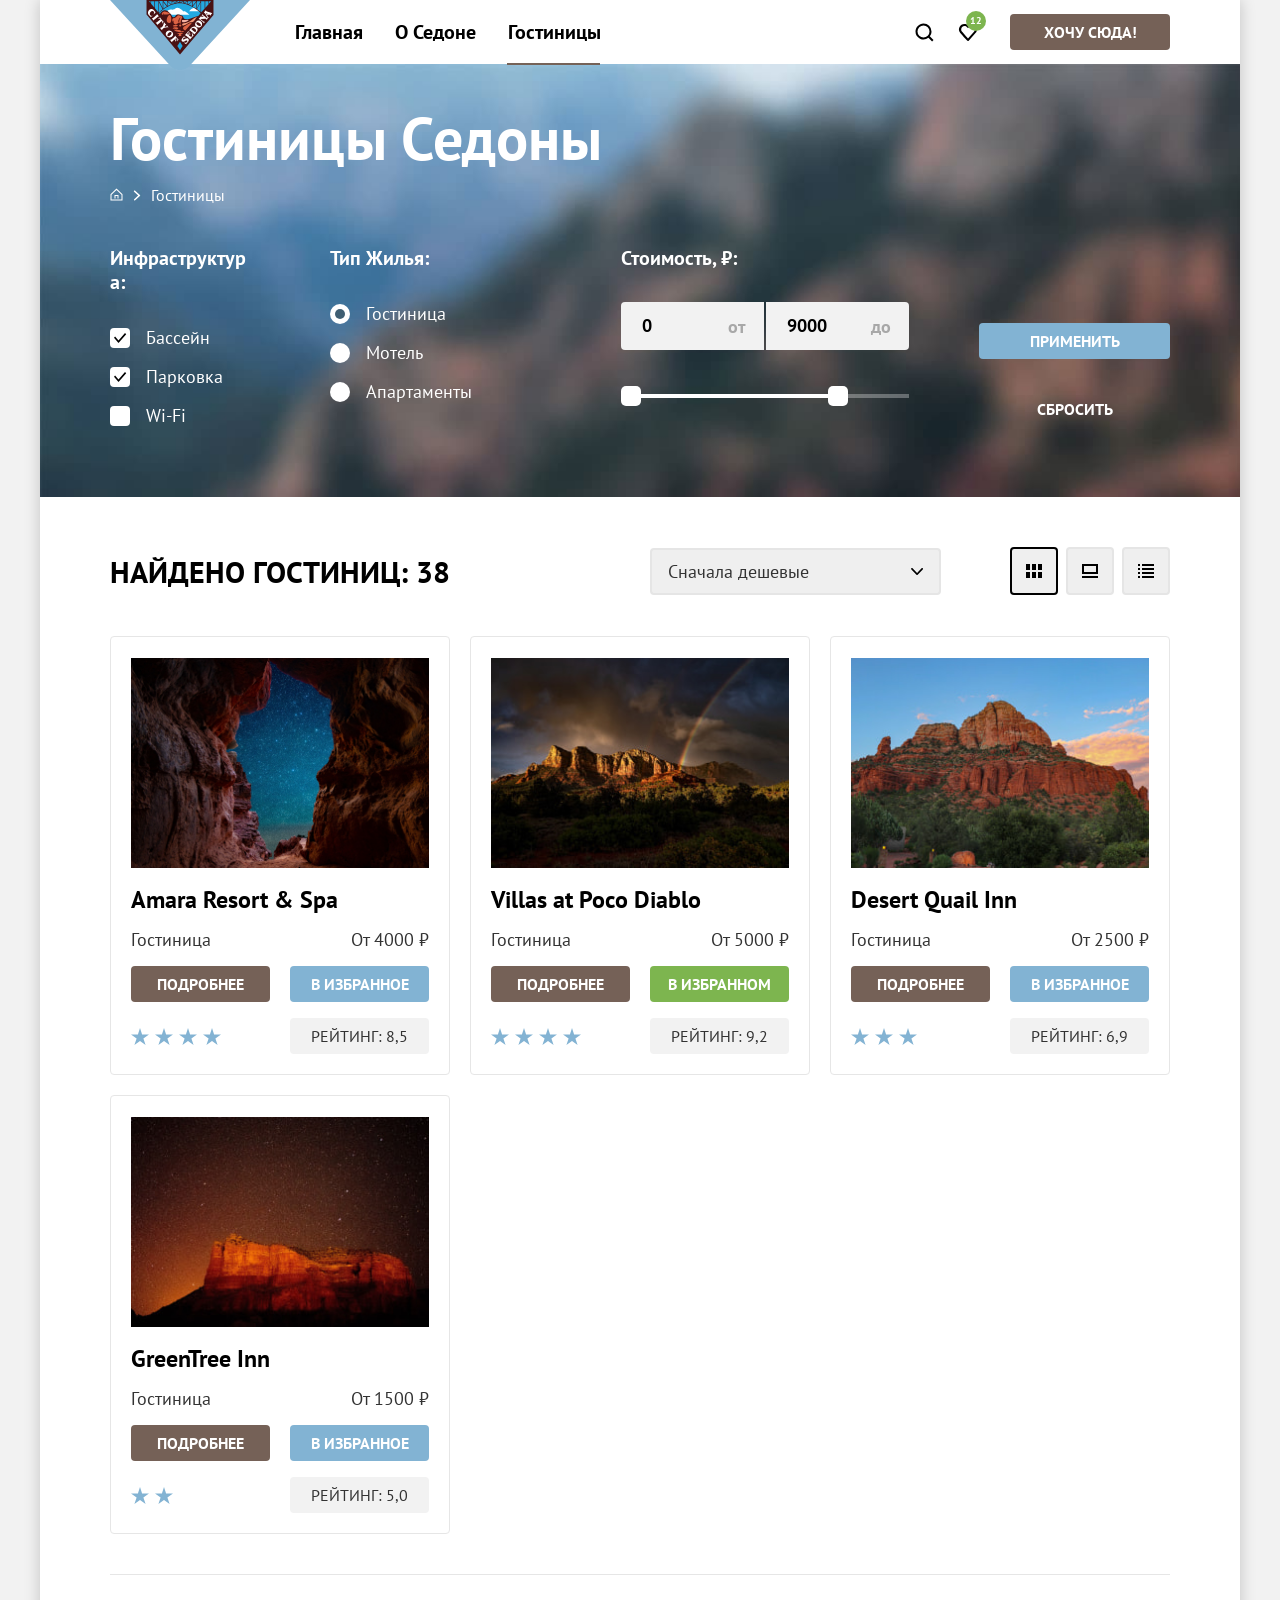
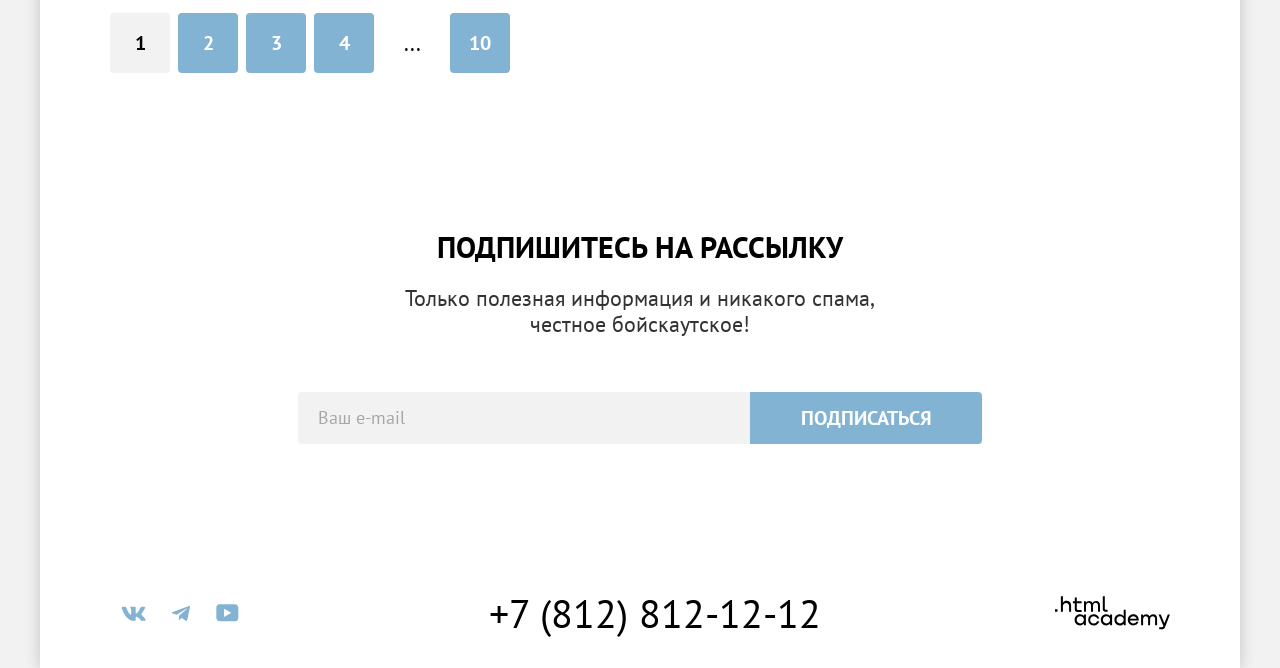
==== commit c2caa906: "сделано задание 9" ====
--- a/catalog.html
+++ b/catalog.html
@@ -3,6 +3,8 @@
   <head>
     <meta charset="utf-8">
     <title>HTML Academy: Седона</title>
+    <link rel="icon" href="favicon.ico">
+    <link rel="icon" type="image/png" href="images/favicon.png">
     <link rel="stylesheet" href="styles/styles.css">
   </head>
   <body>
@@ -11,7 +13,7 @@
         <nav class="navigation">
           <div class="navigation-wrapper">
             <a class="navigation-logo" href="index.html">
-              <img class="navigation-img" src="images/logo.svg" width="140" height="70" alt='Логотип сайта поиска гостиниц "Седона".'>
+              <img class="navigation-img" src="images/logo.svg" width="140" height="70" alt="Логотип сайта поиска гостиниц Седона.">
             </a>
             <ul class="navigation-list">
               <li class="navigation-item">
@@ -29,8 +31,7 @@
             <li class="navigation-item">
               <a class="navigation-link" href="#">
                 <svg class="navigation-icon" aria-hidden="true" focusable="false" width="20" height="20" viewBox="0 0 20 20" fill="currentColor" xmlns="http://www.w3.org/2000/svg">
-                  <path d="m19.5 18-3.7-3.67c1-1.3 1.7-2.98 1.7-4.87a8 8 0 0 0-8-7.96c-4.4 0-8 3.68-8 8.06a8 8 0 0
-                    0 12.9 6.26l3.7 3.68 1.4-1.5Zm-10-2.48a6 6 0 0 1-6-5.96 6 6 0 0 1 12 0 6 6 0 0 1-6 5.96Z"/>
+                  <path d="m19.5 18-3.7-3.67c1-1.3 1.7-2.98 1.7-4.87a8 8 0 0 0-8-7.96c-4.4 0-8 3.68-8 8.06a8 8 0 0 0 12.9 6.26l3.7 3.68 1.4-1.5Zm-10-2.48a6 6 0 0 1-6-5.96 6 6 0 0 1 12 0 6 6 0 0 1-6 5.96Z"/>
                 </svg>
                 <span class="visually-hidden navigation-link-text">Поиск.</span>
               </a>
@@ -39,10 +40,7 @@
               <a class="navigation-link navigation-favorite" href="#">
                 <span class="navigation-favorite-count">12</span>
                 <svg class="navigation-icon" aria-hidden="true" focusable="false" width="20" height="20" viewBox="0 0 20 20" fill="currentColor" xmlns="http://www.w3.org/2000/svg">
-                  <path d="M9.9 19a.9.9 0 0 1-.8-.4c-5.4-6.1-6.7-7.5-7-7.9A5.4 5.4 0 0 1 6.5 2C7.8 2 9 2.5 10 3.3a5.46
-                    5.46 0 0 1 9 4.1c0 1.3-.5 2.5-1.3 3.4l-7 7.9c-.2.2-.4.3-.8.3Zm-6-9.5c.3.4 3.5 4 6.1 6.9l6.2-7c.5-.5.7-1.2.7-2
-                    0-1.8-1.5-3.3-3.3-3.3-1 0-2 .5-2.7 1.3-.3.3-.6.4-.9.4-.3 0-.6-.2-.8-.4-.7-.8-1.7-1.3-2.7-1.3-1.8 0-3.3
-                    1.5-3.3 3.3-.1.9.3 1.6.7 2.1-.1 0-.1 0 0 0Z"/>
+                  <path d="M9.9 19a.9.9 0 0 1-.8-.4c-5.4-6.1-6.7-7.5-7-7.9A5.4 5.4 0 0 1 6.5 2C7.8 2 9 2.5 10 3.3a5.46 5.46 0 0 1 9 4.1c0 1.3-.5 2.5-1.3 3.4l-7 7.9c-.2.2-.4.3-.8.3Zm-6-9.5c.3.4 3.5 4 6.1 6.9l6.2-7c.5-.5.7-1.2.7-2 0-1.8-1.5-3.3-3.3-3.3-1 0-2 .5-2.7 1.3-.3.3-.6.4-.9.4-.3 0-.6-.2-.8-.4-.7-.8-1.7-1.3-2.7-1.3-1.8 0-3.3 1.5-3.3 3.3-.1.9.3 1.6.7 2.1-.1 0-.1 0 0 0Z"/>
                 </svg>
                 <span class="visually-hidden navigation-link-text">Избранное.</span>
               </a>
@@ -71,7 +69,7 @@
             </li>
           </ul>
           <h2 class="visually-hidden">Список гостиниц с фильтрами</h2>
-          <form class="catalog-filter" action="https://echo.htmlacademy.ru/" method="get" data-test=" filter">
+          <form class="catalog-filter" action="https://echo.htmlacademy.ru/" method="get" data-test="filter">
             <fieldset class="catalog-filter-group catalog-filter-infrastructure">
               <legend class="catalog-filter-title">Инфраструктура:</legend>
               <ul class="catalog-filter-list">
@@ -165,93 +163,88 @@
             </div>
             <ul class="catalog-view-list">
               <li class="catalog-view-item">
-                <button class="button-show button-show-tile button-show-current">
+                <button class="button-show button-show-tile button-show-current" type="button">
                   <span class="visually-hidden">Показать плитками.</span>
                 </button>
               </li>
               <li class="catalog-view-item">
-                <button class="button-show button-show-slide">
+                <button class="button-show button-show-slide" type="button">
                   <span class="visually-hidden">Показать слайдами.</span>
                 </button>
               </li>
               <li class="catalog-view-item">
-                <button class="button-show button-show-list">
+                <button class="button-show button-show-list" type="button">
                   <span class="visually-hidden">Показать списком.</span>
                 </button>
               </li>
             </ul>
           </div>
           <ul class="product-list">
-  <!--          Карточка-->
             <li class="product-card">
               <a class="product-card-link" href="#">
-                <img class="product-card-image" src="images/catalog/hotel-1.jpg" width="300" height="212" alt="Гостиница Amara Resort & Spa">
+                <img class="product-card-image" src="images/catalog/hotel-1.jpg" width="300" height="212" alt="Гостиница Amara Resort & Spa.">
                 <h3 class="product-card-title">Amara Resort & Spa</h3>
                 <div class="product-card-wrapper">
                   <p class="product-card-type">Гостиница</p>
                   <p class="product-card-prise">
-                    <b class="product-card-prise-mark">От 4000 &#8381</b>
+                    <b class="product-card-prise-mark">От 4000 &#8381;</b>
                   </p>
                 </div>
               </a>
               <a class="button button-detailed" href="#">Подробнее</a>
-              <button class="button button-favorite">В избранное</button>
-              <div class="product-rating rating-4" aria-label="Четыре звезды"></div>
+              <button class="button button-favorite" type="button">В избранное</button>
+              <div class="product-rating rating-4"></div>
               <p class="button button-rating">Рейтинг: 8,5</p>
             </li>
-            <!--          Карточка-->
             <li class="product-card">
               <a class="product-card-link" href="#">
-                <img class="product-card-image" src="images/catalog/hotel-2.jpg" width="300" height="212" alt="Гостиница Amara Resort & Spa">
+                <img class="product-card-image" src="images/catalog/hotel-2.jpg" width="300" height="212" alt="Гостиница Amara Resort & Spa.">
                 <h3 class="product-card-title">Villas at Poco Diablo</h3>
                 <div class="product-card-wrapper">
                   <p class="product-card-type">Гостиница</p>
                   <p class="product-card-prise">
-                    <b class="product-card-prise-mark">От 5000 &#8381</b>
+                    <b class="product-card-prise-mark">От 5000 &#8381;</b>
                   </p>
                 </div>
               </a>
               <a class="button button-detailed" href="#">Подробнее</a>
-              <button class="button button-favorite-added">В избранном</button>
-              <div class="product-rating rating-4" aria-label="Четыре звезды"></div>
+              <button class="button button-favorite-added" type="button">В избранном</button>
+              <div class="product-rating rating-4"></div>
               <p class="button button-rating">Рейтинг: 9,2</p>
             </li>
-            <!--          Карточка-->
             <li class="product-card">
               <a class="product-card-link" href="#">
-                <img class="product-card-image" src="images/catalog/hotel-3.jpg" width="300" height="212" alt="Гостиница Amara Resort & Spa">
+                <img class="product-card-image" src="images/catalog/hotel-3.jpg" width="300" height="212" alt="Гостиница Amara Resort & Spa.">
                 <h3 class="product-card-title">Desert Quail Inn</h3>
                 <div class="product-card-wrapper">
                   <p class="product-card-type">Гостиница</p>
                   <p class="product-card-prise">
-                    <b class="product-card-prise-mark">От 2500 &#8381</b>
+                    <b class="product-card-prise-mark">От 2500 &#8381;</b>
                   </p>
                 </div>
               </a>
               <a class="button button-detailed" href="#">Подробнее</a>
-              <button class="button button-favorite">В избранное</button>
-              <div class="product-rating rating-3" aria-label="Три звезды"></div>
+              <button class="button button-favorite" type="button">В избранное</button>
+              <div class="product-rating rating-3"></div>
               <p class="button button-rating">Рейтинг: 6,9</p>
             </li>
-            <!--          Карточка-->
             <li class="product-card">
               <a class="product-card-link" href="#">
-                <img class="product-card-image" src="images/catalog/hotel-4.jpg" width="300" height="212" alt="Гостиница Amara Resort & Spa">
+                <img class="product-card-image" src="images/catalog/hotel-4.jpg" width="300" height="212" alt="Гостиница Amara Resort & Spa.">
                 <h3 class="product-card-title">GreenTree Inn</h3>
                 <div class="product-card-wrapper">
                   <p class="product-card-type">Гостиница</p>
                   <p class="product-card-prise">
-                    <b class="product-card-prise-mark">От 1500 &#8381</b>
+                    <b class="product-card-prise-mark">От 1500 &#8381;</b>
                   </p>
                 </div>
               </a>
               <a class="button button-detailed" href="#">Подробнее</a>
-              <button class="button button-favorite">В избранное</button>
-              <div class="product-rating rating-2" aria-label="Две звезды"></div>
+              <button class="button button-favorite" type="button">В избранное</button>
+              <div class="product-rating rating-2"></div>
               <p class="button button-rating">Рейтинг: 5,0</p>
             </li>
           </ul>
-  <!--        Пагинация-->
           <ul class="pagination">
             <li class="pagination-item">
               <a class="pagination-link pagination-link-current" href="#">1</a>
@@ -293,12 +286,7 @@
               <a class="footer-social-link" href="https://vk.com/htmlacademy">
                 <span class="visually-hidden">Вконтакте.</span>
                 <svg class="footer-social-icon" aria-hidden="true" focusable="false" width="25" height="15" viewBox="0 0 25 15" fill="currentColor" xmlns="http://www.w3.org/2000/svg">
-                  <path fill-rule="evenodd" clip-rule="evenodd" d="M24.12 1.8c.16-.54 0-.94-.8-.94H20.7c-.67 0-.98.34-1.15.73
-                   0 0-1.33 3.2-3.22 5.27-.61.6-.9.8-1.23.8-.16 0-.41-.2-.41-.75v-5.1c0-.66-.19-.95-.74-.95H9.82c-.42
-                   0-.67.3-.67.59 0 .62.95.76 1.04 2.51v3.8c0 .83-.15.98-.48.98-.9 0-3.06-3.2-4.34-6.88-.25-.72-.5-1-1.18-1H1.57c-.75
-                   0-.9.34-.9.73 0 .68.89 4.07 4.14 8.55 2.17 3.06 5.23 4.72 8 4.72 1.68 0 1.88-.37 1.88-1v-2.32c0-.74.16-.88.7-.88.38
-                   0 1.05.19 2.6 1.66 1.79 1.75 2.08 2.54 3.08 2.54h2.63c.75 0
-                   1.12-.37.9-1.1-.23-.72-1.08-1.77-2.2-3.02-.62-.71-1.54-1.48-1.82-1.86-.39-.5-.28-.71 0-1.15 0 0 3.2-4.42 3.54-5.93Z"/>
+                  <path fill-rule="evenodd" clip-rule="evenodd" d="M24.12 1.8c.16-.54 0-.94-.8-.94H20.7c-.67 0-.98.34-1.15.73 0 0-1.33 3.2-3.22 5.27-.61.6-.9.8-1.23.8-.16 0-.41-.2-.41-.75v-5.1c0-.66-.19-.95-.74-.95H9.82c-.42 0-.67.3-.67.59 0 .62.95.76 1.04 2.51v3.8c0 .83-.15.98-.48.98-.9 0-3.06-3.2-4.34-6.88-.25-.72-.5-1-1.18-1H1.57c-.75 0-.9.34-.9.73 0 .68.89 4.07 4.14 8.55 2.17 3.06 5.23 4.72 8 4.72 1.68 0 1.88-.37 1.88-1v-2.32c0-.74.16-.88.7-.88.38 0 1.05.19 2.6 1.66 1.79 1.75 2.08 2.54 3.08 2.54h2.63c.75 0 1.12-.37.9-1.1-.23-.72-1.08-1.77-2.2-3.02-.62-.71-1.54-1.48-1.82-1.86-.39-.5-.28-.71 0-1.15 0 0 3.2-4.42 3.54-5.93Z"/>
                 </svg>
               </a>
             </li>
@@ -306,8 +294,7 @@
               <a class="footer-social-link" href="https://t.me/htmlacademy">
                 <span class="visually-hidden">Телеграм.</span>
                 <svg class="footer-social-icon" aria-hidden="true" focusable="false" width="18" height="16" viewBox="0 0 18 16" fill="currentColor" xmlns="http://www.w3.org/2000/svg">
-                  <path d="M16.79.96.84 7.1c-1.09.44-1.08 1.05-.2 1.32l4.1 1.28 9.47-5.98c.44-.27.85-.13.52.17l-7.68
-                  6.93-.28 4.22c.41 0 .6-.2.83-.41l1.99-1.94 4.13 3.06c.77.42 1.31.2 1.5-.71l2.72-12.8c.28-1.1-.43-1.61-1.16-1.28Z"/>
+                  <path d="M16.79.96.84 7.1c-1.09.44-1.08 1.05-.2 1.32l4.1 1.28 9.47-5.98c.44-.27.85-.13.52.17l-7.68 6.93-.28 4.22c.41 0 .6-.2.83-.41l1.99-1.94 4.13 3.06c.77.42 1.31.2 1.5-.71l2.72-12.8c.28-1.1-.43-1.61-1.16-1.28Z"/>
                 </svg>
               </a>
             </li>
@@ -315,8 +302,7 @@
               <a class="footer-social-link" href="https://www.youtube.com/user/htmlacademyru">
                 <span class="visually-hidden">Ютуб.</span>
                 <svg class="footer-social-icon" aria-hidden="true" focusable="false" width="23" height="18" viewBox="0 0 23 18" fill="currentColor" xmlns="http://www.w3.org/2000/svg">
-                  <path d="M18.94.36H3.51C1.65.36.33 1.95.33 3.76v10.09c0 1.91 1.32 3.5 3.18 3.5h15.65c1.64 0 3.17-1.59
-                  3.17-3.4V3.76c-.22-1.8-1.53-3.4-3.39-3.4ZM7.99 12.89V4.82l7.34 4.04-7.34 4.03Z"/>
+                  <path d="M18.94.36H3.51C1.65.36.33 1.95.33 3.76v10.09c0 1.91 1.32 3.5 3.18 3.5h15.65c1.64 0 3.17-1.59 3.17-3.4V3.76c-.22-1.8-1.53-3.4-3.39-3.4ZM7.99 12.89V4.82l7.34 4.04-7.34 4.03Z"/>
                 </svg>
               </a>
             </li>
@@ -328,22 +314,7 @@
         <a class="footer-link" href="https://htmlacademy.ru">
           <span class="visually-hidden">html academy.</span>
           <svg class="footer-link-icon" aria-hidden="true" focusable="false" width="115" height="34" viewBox="0 0 115 34" fill="currentColor" xmlns="http://www.w3.org/2000/svg">
-            <path d="M0 13.26v2.6h2.5v-2.6H0ZM11.6 4.86c-1.6 0-2.8.7-3.6 1.7h-.1V.36h-2v15.5h2v-5.3c0-2.1 1.3-3.6 3.3-3.6
-            1.8 0 2.9 1.4 2.9 3.2v5.7h2v-6.1c.1-3-1.8-4.9-4.5-4.9ZM26.6 5.16h-4.8v-3.7h-2v3.8h-1.9v2h1.9v6c0 1.7 1 2.7 2.7
-            2.7h4.1v-2h-3.7c-.7 0-1.1-.4-1.1-1.1v-5.7h4.8v-2ZM41.1 4.96c-1.6 0-2.9.8-3.5 2.1h-.1c-.6-1.2-1.8-2.1-3.4-2.1-1.4
-            0-2.5.8-3.1 1.8h-.1v-1.6H29v10.6h2v-5.4c0-2 1-3.5 2.6-3.5 1.5 0 2.4 1 2.4 2.6v6.3h2v-5.6c0-2.4 1.4-3.3 2.6-3.3 1.5
-            0 2.4 1 2.4 2.6v6.3h2v-6.5c.1-2.5-1.4-4.3-3.9-4.3ZM47.8 13.06c0 1.7 1 2.7 2.8 2.7h2v-2h-1.7c-.7 0-1.1-.4-1.1-1.1V.36h-2v12.7ZM28.9
-            20.06c-.9-1.1-2.2-1.8-3.9-1.8-3.1 0-5.4 2.3-5.4 5.6s2.3 5.6 5.4 5.6c1.8 0 3-.8 3.8-1.9h.1v1.6h2v-10.6h-2v1.5Zm-3.6
-            7.4c-2.2 0-3.6-1.6-3.6-3.6s1.4-3.6 3.6-3.6 3.6 1.6 3.6 3.6c0 1.9-1.4 3.6-3.6 3.6ZM44.2 22.36c-.5-2.4-2.6-4.1-5.4-4.1a5.4
-            5.4 0 0 0-5.6 5.6c0 3.1 2.2 5.6 5.6 5.6 2.8 0 4.9-1.8 5.4-4.2h-2.1a3.4 3.4 0 0 1-3.3 2.3c-2.2 0-3.6-1.6-3.6-3.6s1.4-3.6
-            3.6-3.6c1.6 0 2.8 1 3.3 2.2h2.1v-.2ZM55.1 20.06c-.9-1.1-2.2-1.8-3.9-1.8-3.1 0-5.4 2.3-5.4 5.6s2.3 5.6 5.4 5.6c1.8 0
-            3-.8 3.8-1.9h.1v1.6h2v-10.6h-2v1.5Zm-3.6 7.4c-2.2 0-3.6-1.6-3.6-3.6s1.4-3.6 3.6-3.6 3.6 1.6 3.6 3.6c0 1.9-1.5 3.6-3.6
-            3.6ZM68.7 20.16c-.9-1.1-2.2-1.9-3.9-1.9-3.1 0-5.4 2.3-5.4 5.6s2.2 5.6 5.4 5.6c1.7 0 3-.8 3.8-1.8h.1v1.5h2v-15.4h-2v6.4Zm-3.6
-            7.3c-2.2 0-3.6-1.6-3.6-3.6s1.4-3.6 3.6-3.6 3.6 1.6 3.6 3.6c-.1 2-1.5 3.6-3.6 3.6ZM78.3 18.26c-3.3 0-5.5 2.5-5.5 5.6 0 3 2.1
-            5.6 5.5 5.6 2.5 0 4.5-1.3 5.2-3.6h-2.1c-.5 1-1.6 1.6-3 1.6-1.9 0-3.3-1.3-3.4-2.9h8.8c.2-3.6-2-6.3-5.5-6.3Zm0 1.9c1.7 0 3 1
-            3.3 2.6h-6.5c.3-1.5 1.5-2.6 3.2-2.6ZM98.2 18.26c-1.6 0-2.9.8-3.6 2h-.1c-.6-1.2-1.8-2-3.4-2-1.4 0-2.5.7-3.1 1.8v-1.5h-1.9v10.6h2v-5.4c0-2
-            1-3.4 2.6-3.5 1.5 0 2.4 1 2.4 2.6v6.3h2v-5.6c0-2.4 1.4-3.3 2.6-3.3 1.5 0 2.4 1 2.4 2.6v6.3h2v-6.5c.1-2.6-1.4-4.4-3.9-4.4ZM109.4
-            27.36l-3.6-8.9h-2.2l4.8 11.6c-.3.9-.7 1.2-1.7 1.2h-2.5v2h2.5c1.8 0 2.8-.8 3.5-2.6l4.7-12.2h-2.1l-3.4 8.9Z"/>
+            <path d="M0 13.26v2.6h2.5v-2.6H0ZM11.6 4.86c-1.6 0-2.8.7-3.6 1.7h-.1V.36h-2v15.5h2v-5.3c0-2.1 1.3-3.6 3.3-3.6 1.8 0 2.9 1.4 2.9 3.2v5.7h2v-6.1c.1-3-1.8-4.9-4.5-4.9ZM26.6 5.16h-4.8v-3.7h-2v3.8h-1.9v2h1.9v6c0 1.7 1 2.7 2.7 2.7h4.1v-2h-3.7c-.7 0-1.1-.4-1.1-1.1v-5.7h4.8v-2ZM41.1 4.96c-1.6 0-2.9.8-3.5 2.1h-.1c-.6-1.2-1.8-2.1-3.4-2.1-1.4 0-2.5.8-3.1 1.8h-.1v-1.6H29v10.6h2v-5.4c0-2 1-3.5 2.6-3.5 1.5 0 2.4 1 2.4 2.6v6.3h2v-5.6c0-2.4 1.4-3.3 2.6-3.3 1.5 0 2.4 1 2.4 2.6v6.3h2v-6.5c.1-2.5-1.4-4.3-3.9-4.3ZM47.8 13.06c0 1.7 1 2.7 2.8 2.7h2v-2h-1.7c-.7 0-1.1-.4-1.1-1.1V.36h-2v12.7ZM28.9 20.06c-.9-1.1-2.2-1.8-3.9-1.8-3.1 0-5.4 2.3-5.4 5.6s2.3 5.6 5.4 5.6c1.8 0 3-.8 3.8-1.9h.1v1.6h2v-10.6h-2v1.5Zm-3.6 7.4c-2.2 0-3.6-1.6-3.6-3.6s1.4-3.6 3.6-3.6 3.6 1.6 3.6 3.6c0 1.9-1.4 3.6-3.6 3.6ZM44.2 22.36c-.5-2.4-2.6-4.1-5.4-4.1a5.4 5.4 0 0 0-5.6 5.6c0 3.1 2.2 5.6 5.6 5.6 2.8 0 4.9-1.8 5.4-4.2h-2.1a3.4 3.4 0 0 1-3.3 2.3c-2.2 0-3.6-1.6-3.6-3.6s1.4-3.6 3.6-3.6c1.6 0 2.8 1 3.3 2.2h2.1v-.2ZM55.1 20.06c-.9-1.1-2.2-1.8-3.9-1.8-3.1 0-5.4 2.3-5.4 5.6s2.3 5.6 5.4 5.6c1.8 0 3-.8 3.8-1.9h.1v1.6h2v-10.6h-2v1.5Zm-3.6 7.4c-2.2 0-3.6-1.6-3.6-3.6s1.4-3.6 3.6-3.6 3.6 1.6 3.6 3.6c0 1.9-1.5 3.6-3.6 3.6ZM68.7 20.16c-.9-1.1-2.2-1.9-3.9-1.9-3.1 0-5.4 2.3-5.4 5.6s2.2 5.6 5.4 5.6c1.7 0 3-.8 3.8-1.8h.1v1.5h2v-15.4h-2v6.4Zm-3.6 7.3c-2.2 0-3.6-1.6-3.6-3.6s1.4-3.6 3.6-3.6 3.6 1.6 3.6 3.6c-.1 2-1.5 3.6-3.6 3.6ZM78.3 18.26c-3.3 0-5.5 2.5-5.5 5.6 0 3 2.1 5.6 5.5 5.6 2.5 0 4.5-1.3 5.2-3.6h-2.1c-.5 1-1.6 1.6-3 1.6-1.9 0-3.3-1.3-3.4-2.9h8.8c.2-3.6-2-6.3-5.5-6.3Zm0 1.9c1.7 0 3 1 3.3 2.6h-6.5c.3-1.5 1.5-2.6 3.2-2.6ZM98.2 18.26c-1.6 0-2.9.8-3.6 2h-.1c-.6-1.2-1.8-2-3.4-2-1.4 0-2.5.7-3.1 1.8v-1.5h-1.9v10.6h2v-5.4c0-2 1-3.4 2.6-3.5 1.5 0 2.4 1 2.4 2.6v6.3h2v-5.6c0-2.4 1.4-3.3 2.6-3.3 1.5 0 2.4 1 2.4 2.6v6.3h2v-6.5c.1-2.6-1.4-4.4-3.9-4.4ZM109.4 27.36l-3.6-8.9h-2.2l4.8 11.6c-.3.9-.7 1.2-1.7 1.2h-2.5v2h2.5c1.8 0 2.8-.8 3.5-2.6l4.7-12.2h-2.1l-3.4 8.9Z"/>
           </svg>
         </a>
       </footer>
--- a/styles/styles.css
+++ b/styles/styles.css
@@ -30,8 +30,8 @@
   width: 1px;
   height: 1px;
   margin: -1px;
+  padding: 0;
   border: 0;
-  padding: 0;
   white-space: nowrap;
   clip-path: inset(100%);
   clip: rect(0 0 0 0);
@@ -39,6 +39,8 @@
 }
 
 .button {
+  display: inline-block;
+  padding: 8px;
   text-decoration: none;
   text-transform: uppercase;
   color: #FFFFFF;
@@ -48,11 +50,9 @@
   line-height: 20px;
   font-weight: 700;
   border-radius: 4px;
+  background-color: #756157;
   border: 0;
   cursor: pointer;
-  display: inline-block;
-  padding: 8px;
-  background-color: #756157;
 }
 
 .button:hover {
@@ -87,8 +87,8 @@
 }
 
 .wrapper {
+  display: flex;
   margin: 0 auto;
-  display: flex;
   flex-direction: column;
   min-height: 100%;
   max-width: 1200px;
@@ -96,6 +96,8 @@
   box-shadow: 0 0 15px rgba(0, 0, 0, 0.2);
 }
 
+/*Главная страница*/
+
 .page-header {
   padding: 0 70px;
 }
@@ -111,9 +113,9 @@
 
 .navigation-logo {
   position: relative;
+  z-index: 1;
+  width: 140px;
   margin-right: 29px;
-  width: 140px;
-  z-index: 1;
   flex-shrink: 0;
 }
 
@@ -126,9 +128,9 @@
 .navigation-list {
   display: flex;
   flex-wrap: wrap;
+  margin: 0;
+  padding: 0;
   list-style-type: none;
-  margin: 0;
-  padding: 0;
 }
 
 .navigation-item {
@@ -137,12 +139,12 @@
 
 .navigation-link {
   display: block;
+  padding: 20px 16px;
   font-size: 20px;
   line-height: 24px;
   text-transform: capitalize;
   color: #000000;
   text-decoration: none;
-  padding: 20px 16px;
 }
 
 .navigation-icon {
@@ -154,9 +156,18 @@
   padding-left: 12px;
 }
 
+.navigation-link:hover {
+  background-color: #F2F2F2;
+}
+
+.navigation-link:active,
+.navigation-link:active .navigation-icon {
+  color: rgba(0, 0, 0, 0.6);
+}
+
 .navigation-current:before {
+  position: absolute;
   content: "";
-  position: absolute;
   bottom: -1px;
   left: 15px;
   z-index: 1;
@@ -169,9 +180,9 @@
 }
 
 .navigation-user .navigation-link{
+  padding: 22px 12px;
   min-width: 20px;
   min-height: 20px;
-  padding: 22px 12px;
 }
 
 .navigation-favorite {
@@ -202,12 +213,12 @@
 }
 
 .welcome {
+  padding: 51px 0 82px 0;
+  color: #FFFFFF;
+  background-color: #000000;
   background-image: url("../images/divider.svg"), url("../images/index-hero.jpg");
   background-position: bottom, top;
   background-repeat: no-repeat, no-repeat;
-  color: #000000;
-  background-color: #FFFFFF;
-  padding: 51px 0 82px 0;
 }
 
 .welcome-logo {
@@ -216,31 +227,31 @@
 }
 
 .slogan {
+  padding: 69px 258px 90px 258px;
   text-align: center;
-  padding: 69px 258px 90px 258px;
 }
 
 .slogan-title {
+  margin: 0 0 25px 0;
   font-size: 30px;
   line-height: 36px;
   text-transform: uppercase;
-  margin: 0 0 25px 0;
 }
 
 .slogan-description {
+  margin: 0;
   font-weight: 400;
   font-size: 22px;
   line-height: 26px;
   color: #333333;
-  margin: 0;
 }
 
 .advantages-list {
+  display: flex;
+  flex-wrap: wrap;
+  margin: 0;
+  padding: 0;
   list-style-type: none;
-  margin: 0;
-  padding: 0;
-  display: flex;
-  flex-wrap: wrap;
 }
 
 .advantage-item {
@@ -254,8 +265,8 @@
 }
 
 .advantage-title {
-  margin: 0;
   position: relative;
+  margin: 0;
   font-size: 24px;
   line-height: 28px;
   text-transform: uppercase;
@@ -283,15 +294,13 @@
   overflow-wrap: break-word;
 }
 
-/*----------------------------------------------------*/
-
 .advantage-item-blue {
   background-color: #82B3D3;
 }
 
 .advantage-title-blue {
+  padding: 92px 85px 62px;
   color: #FFFFFF;
-  padding: 92px 85px 62px;
 }
 
 .advantage-title-blue:after {
@@ -299,14 +308,8 @@
 }
 
 .advantage-description-blue {
+  padding: 0 84px 111px;
   color: #FFFFFF;
-  padding: 0 84px 111px;
-}
-
-/*----------------------------------------------------*/
-
-.advantage-item-white {
-  background-color: rgba(255, 255, 255, 0.12);
 }
 
 .advantage-item-lightgray {
@@ -321,8 +324,6 @@
   padding: 0 84px 121px;
 }
 
-/*----------------------------------------------------*/
-
 .advantage-item-darkgray {
   background-color: rgba(131, 179, 211, 0.2);
 }
@@ -335,15 +336,13 @@
   padding: 0 84px 121px;
 }
 
-/*----------------------------------------------------*/
-
 .advantage-item-white-icon {
   background-color: #FFFFFF;
 }
 
 .advantage-title-white-icon {
+  position: relative;
   padding: 182px 85px 30px;
-  position: relative;
 }
 
 .advantage-title-white-icon:after {
@@ -354,15 +353,13 @@
   padding: 0 84px 81px;
 }
 
-/*----------------------------------------------------*/
-
 .advantage-item-lightgray-icon {
   background-color: rgba(131, 179, 211, 0.12);
 }
 
 .advantage-title-lightgray-icon {
+  position: relative;
   padding: 182px 85px 30px;
-  position: relative;
 }
 
 .advantage-title-lightgray-icon:after {
@@ -373,13 +370,11 @@
   padding: 0 84px 81px;
 }
 
-/*----------------------------------------------------*/
-
 .advantage-icon-house:before {
   position: absolute;
   content: "";
   right: 0;
-  bottom: 88px;
+  top: 80px;
   left: 2px;
   margin: auto;
   width: 76px;
@@ -387,8 +382,6 @@
   background-image: url("../images/house.svg");
   background-repeat: repeat;
 }
-
-/*----------------------------------------------------*/
 
 .advantage-icon-food:before {
   position: absolute;
@@ -403,8 +396,6 @@
   background-repeat: repeat;
 }
 
-/*----------------------------------------------------*/
-
 .advantage-icon-souvenirs:before {
   position: absolute;
   content: "";
@@ -418,58 +409,57 @@
   background-repeat: repeat;
 }
 
-/*----------------------------------------------------*/
-
 .find {
+  padding: 96px 304px;
   text-align: center;
-  padding: 96px 304px;
 }
 
 .find-title {
+  margin: 0 0 21px 0;
   font-size: 30px;
   line-height: 36px;
   text-transform: uppercase;
-  margin: 0 0 21px 0;
 }
 
 .find-description {
+  margin-top: 0;
+  margin-bottom: 45px;
   font-weight: 400;
   font-size: 22px;
   line-height: 26px;
   color: #333333;
-  margin-top: 0;
-  margin-bottom: 53px;
 }
 
 .find .button-find {
+  margin-top: 8px;
+  width: 376px;
   font-size: 20px;
   line-height: 36px;
-  width: 376px;
 }
 
 .subscription {
+  padding: 96px 104px 104px;
+  margin: 0;
+  color: #FFFFFF;
+  background-color: #000000;
+  text-align: center;
   background-image: url("../images/subscribe.jpg");
   background-repeat: no-repeat;
   background-size: cover;
-  color: #FFFFFF;
-  background-color: #000000;
-  text-align: center;
-  padding: 96px 104px 104px;
-  margin: 0;
 }
 
 .subscription-title {
+  margin: 0 0 20px 0;
   font-size: 30px;
   line-height: 36px;
   text-transform: uppercase;
-  margin: 0 0 20px 0;
 }
 
 .subscription-description {
+  margin: 0 0 55px 0;
   font-weight: 400;
   font-size: 22px;
   line-height: 26px;
-  margin: 0 0 55px 0;
 }
 
 .subscription-form {
@@ -483,12 +473,12 @@
 }
 
 .subscription-field {
+  padding: 14px 20px;
+  width: 100%;
   font-size: 18px;
   line-height: 24px;
   font-family: inherit;
   font-weight: 400;
-  padding: 14px 20px;
-  width: 100%;
   color: #000000;
   background: #f2f2f2;
   border: 0;
@@ -506,6 +496,7 @@
   line-height: 36px;
   background-color: #82B3D3;
   border-radius: 0 4px 4px 0;
+  word-wrap: break-word;
 }
 
 .button-subscription:hover {
@@ -526,12 +517,12 @@
 
 .page-footer {
   display: flex;
-  width: 1060px;
-  margin: 0 auto;
   justify-content: space-between;
   align-items: center;
+  margin: 0 auto;
   padding-top: 45px;
   padding-bottom: 35px;
+  width: 1060px;
 }
 
 .footer-social {
@@ -539,11 +530,11 @@
 }
 
 .footer-social-list {
+  display: flex;
+  flex-wrap: wrap;
+  margin: 0;
+  padding: 0;
   list-style-type: none;
-  display: flex;
-  flex-wrap: wrap;
-  margin: 0;
-  padding: 0;
 }
 
 .footer-social-icon {
@@ -564,9 +555,9 @@
 
 .footer-social-link {
   display: block;
+  padding: 11px 11px;
   width: 47px;
   height: 40px;
-  padding: 11px 11px;
   text-align: center;
 }
 
@@ -578,10 +569,10 @@
 }
 
 .footer-phone {
+  color: #000000;
   font-weight: 400;
   font-size: 40px;
   line-height: 40px;
-  color: #000000;
   text-decoration: none;
 }
 
@@ -598,9 +589,9 @@
 }
 
 .footer-link-icon {
+  display: block;
   width: 115px;
   color: #000000;
-  display: block;
 }
 
 .footer-link-icon:hover {
@@ -615,35 +606,340 @@
   color: rgba(117, 97, 87, 0.3);
 }
 
+/*Модальное окно*/
+
+.modal-container {
+  position: fixed;
+  top: 0;
+  left: 0;
+  z-index: 2;
+  display: flex;
+  width: 100%;
+  height: 100%;
+  background-color: rgba(242, 242, 242, 0.8);
+}
+
+.modal {
+  position: relative;
+  margin: auto;
+  padding: 64px 70px;
+  background: #FFFFFF;
+  box-shadow: 0 25px 50px rgba(0, 0, 0, 0.15);
+  border-radius: 30px;
+}
+
+.modal-search {
+  width: 717px;
+}
+
+.modal-close-button {
+  position: absolute;
+  top: 0;
+  right: 0;
+  padding: 0;
+  margin: 64px 52px 0 0;
+  width: 52px;
+  height: 52px;
+  background-color: #f2f2f2;
+  border-radius: 50%;
+  border: 0;
+  background-image: url("../images/cross.svg");
+  background-repeat: no-repeat;
+  background-position: center;
+  cursor: pointer;
+}
+
+.modal-close-button:hover {
+  background-color: #E6E6E6;
+}
+
+.modal-close-button:focus {
+  outline: 3px solid #83B3D3;
+}
+
+.modal-close-button:active {
+  opacity: 0.3;
+}
+
+.modal-close-button:disabled {
+  opacity: 0.1;
+}
+
+.modal-container-close {
+  display: none;
+}
+
+.modal-title {
+  margin: 0 0 64px 0;
+  font-size: 30px;
+  line-height: 36px;
+  text-transform: uppercase;
+}
+
+.modal-form {
+  display: grid;
+  grid-template-columns: 247px 247px;
+  gap: 0 82px;
+}
+
+.field-group {
+  display: grid;
+  grid-template-columns: 137px 440px;
+  grid-column: 1 / -1;
+  margin-bottom: 17px;
+  align-items: center;
+}
+
+.modal-form-label {
+  font-size: 20px;
+  line-height: 24px;
+  text-transform: capitalize;
+  word-wrap: break-word;
+}
+
+.modal-form-field {
+  margin: 0;
+  padding: 10px 50px 10px 18px;
+  font-family: inherit;
+  font-weight: 700;
+  font-size: 18px;
+  line-height: 24px;
+  color: #000000;
+  background-color: #F2F2F2;
+  border: 2px solid transparent;
+  border-radius: 4px;
+  background-image: url("../images/calendar.svg");
+  background-repeat: no-repeat;
+  background-position: right 20px center;
+}
+
+.modal-form-field::placeholder {
+  opacity: 0.6;
+}
+
+.modal-form-field:hover {
+  background-color: #E6E6E6;
+}
+
+.modal-form-field:focus {
+  outline: 3px solid #83B3D3;
+}
+
+.modal-form-field:active {
+  border: 2px solid #000000;
+}
+
+.modal-form-field:disabled {
+  opacity: 0.1;
+}
+
+.modal-message {
+  grid-column: 2 / -1;
+  padding: 5px 20px;
+  font-size: 16px;
+  font-weight: 400;
+  word-wrap: break-word;
+}
+
+.modal-message-error {
+  color: #FF5757;
+}
+
+.modal-form-quantity {
+  display: grid;
+  grid-template-columns: 130px 110px;
+  column-gap: 7px;
+  align-items: center;
+}
+
+.modal-form-field-wrapper {
+  display: grid;
+  grid-template-columns: 40px 31px 40px;
+}
+
+.modal-form-field-count {
+  margin: 0;
+  padding-top: 10px;
+  padding-bottom: 10px;
+  font-weight: 700;
+  font-size: 18px;
+  line-height: 28px;
+  color: #000000;
+  background-color: #F2F2F2;
+  border: none;
+  font-family: inherit;
+  text-align: center;
+  appearance: textfield;
+  outline: none;
+}
+
+.modal-form-field-button {
+  display: flex;
+  justify-content: center;
+  align-items: center;
+  border: none;
+  background-color: #F2F2F2;
+  outline: none;
+  cursor: pointer;
+}
+
+.modal-form-field-icon {
+  display: block;
+  color: rgba(117, 97, 87, 0.3);
+}
+
+.modal-form-field-button:hover .modal-form-field-icon {
+  color: #000000;
+}
+
+.modal-form-field-button:focus-visible .modal-form-field-icon {
+  border-radius: 4px;
+  outline: 3px solid #82B3D3;
+}
+
+.modal-form-field-button:active .modal-form-field-icon{
+  opacity: 0.2;
+}
+
+.modal-form-field-button:disabled .modal-form-field-icon{
+  opacity: 0.1;
+}
+
+.modal-form-field-minus {
+  border-radius: 4px 0 0 4px;
+}
+
+.modal-form-field-plus {
+  border-radius: 0 4px 4px 0;
+}
+
+.modal-form-field-count::-webkit-outer-spin-button,
+.modal-form-field-count::-webkit-inner-spin-button {
+  margin: 0;
+  appearance: none;
+}
+
+.modal-form-wrapper-kids {
+  display: flex;
+  justify-self: flex-start;
+  align-items: center;
+}
+
+.modal-form-wrapper-kids .modal-form-label {
+  margin-left: 6px;
+  margin-right: 11px;
+  max-width: 82px;
+}
+
+.tooltip {
+  display: flex;
+  justify-content: center;
+  flex-shrink: 0;
+  padding: 0;
+  margin: 0;
+  width: 26px;
+  height: 26px;
+  color: #FFFFFF;
+  background-color: #83B3D3;
+  border-radius: 50%;
+  align-items: center;
+  border: none;
+}
+
+.tooltip:hover .tooltip-icon {
+  color: #000000;
+}
+
+.tooltip-wrapper {
+  position: relative;
+}
+
+.tooltip-icon {
+  display: block;
+}
+
+.tooltip-text {
+  position: absolute;
+  z-index: 3;
+  display: none;
+  top: 41px;
+  left: 50%;
+  margin: 0;
+  padding: 20px 22px 24px;
+  width: 256px;
+  font-weight: 400;
+  font-size: 16px;
+  line-height: 20px;
+  border-radius: 10px;
+  color: #FFFFFF;
+  background-color: #333333;
+  box-shadow: 0 15px 30px rgba(0, 0, 0, 0.3);
+  transform: translateX(-50%);
+}
+
+.tooltip-text::before {
+  position: absolute;
+  content: "";
+  top: -6px;
+  left: 50%;
+  width: 13px;
+  height: 13px;
+  background-color: #333333;
+  transform: translateX(-50%) rotate(45deg);
+}
+
+.tooltip:hover + .tooltip-text,
+.tooltip:focus + .tooltip-text {
+  display: block;
+}
+
+.modal-form-submit {
+  grid-column: 1 / -1;
+  margin-top: 48px;
+  padding-top: 18px;
+  padding-bottom: 18px;
+  font-size: 20px;
+  line-height: 24px;
+  word-wrap: break-word;
+  color: #FFFFFF;
+  background-color: #83B3D3;
+  border-radius: 10px;
+}
+
+.modal-form-submit:hover,
+.modal-form-submit:focus {
+  background-color: #68A2CA;
+}
+
 /*Внутренняя страница*/
 
 .inner-header {
+  padding: 35px 70px 70px 70px;
+  margin-bottom: 50px;
+  color: #FFFFFF;
+  background-color: #000000;
   background-image: url("../images/catalog-hero.jpg");
   background-repeat: no-repeat;
   background-size: cover;
-  color: #FFFFFF;
-  background-color: #000000;
-  padding: 35px 70px 70px 70px;
-  margin-bottom: 50px;
 }
 
 .inner-header-title {
+  margin: 0 0 7px 0;
   font-size: 60px;
   line-height: 78px;
-  margin: 0 0 7px 0;
 }
 
 .breadcrumbs {
   display: flex;
   flex-wrap: wrap;
+  margin: 0 0 40px 0;
+  padding: 0;
   align-items: baseline;
   list-style-type: none;
-  margin: 0 0 40px 0;
-  padding: 0;
 }
 
 .breadcrumbs-icon {
-  display: block;
+  display: inline-block;
 }
 
 .breadcrumbs-item {
@@ -653,17 +949,16 @@
 
 .breadcrumbs-item::after {
   position: absolute;
+  content: "";
   top: 6px;
   right: -18px;
   width: 8px;
   height: 11px;
-  content: "";
   background-image: url("../images/arrow-left.svg");
   background-repeat: no-repeat;
 }
 
 .breadcrumbs-item:first-child::after {
-  top: 2px;
   right: -18px;
 }
 
@@ -679,8 +974,8 @@
   font-weight: 400;
   font-size: 16px;
   line-height: 21px;
+  text-decoration: none;
   color: #FFFFFF;
-  text-decoration: none;
 }
 
 .breadcrumbs-link:hover {
@@ -709,32 +1004,36 @@
 
 .catalog-filter-infrastructure {
   grid-column-start: 1;
+  word-break: break-all;
 }
 
 .catalog-filter-type {
   grid-column-start: 3;
+  word-break: break-all;
 }
 
 .catalog-filter-cost {
   grid-column-start: 5;
+  word-break: break-all;
 }
 
 .filter-send-form {
   grid-column-start: 7;
+  word-break: break-all;
 }
 
 .catalog-filter-title {
+  margin-bottom: 32px;
+  padding: 0;
   font-size: 20px;
   line-height: 24px;
   text-transform: capitalize;
-  margin-bottom: 32px;
+}
+
+.catalog-filter-list {
+  margin: 0;
   padding: 0;
-}
-
-.catalog-filter-list {
   list-style-type: none;
-  margin: 0;
-  padding: 0;
 }
 
 .catalog-filter-item:not(:last-child) {
@@ -742,19 +1041,19 @@
 }
 
 .control {
+  position: relative;
+  display: block;
+  padding-left: 36px;
   font-weight: 400;
   font-size: 18px;
   line-height: 23px;
-  position: relative;
-  display: block;
-  padding-left: 36px;
 }
 
 .control-mark{
   position: absolute;
-  width: 20px;
   top: 2px;
   left: 0;
+  width: 20px;
   height: 20px;
   background: #FFFFFF;
 }
@@ -791,11 +1090,11 @@
 
 .control-input[type="checkbox"]:checked + .control-mark::before {
   position: absolute;
+  content: "";
   top: 0;
   left: 0;
   width: 20px;
   height: 20px;
-  content: "";
   background-image: url("../images/tick.svg");
   background-repeat: no-repeat;
   background-position: center;
@@ -803,11 +1102,11 @@
 
 .control-input[type="radio"]:checked + .control-mark::before {
   position: absolute;
+  content: "";
   top: 5px;
   left: 5px;
   width: 10px;
   height: 10px;
-  content: "";
   background-color: #3F5E72;
   border-radius: 50%;
 }
@@ -816,8 +1115,8 @@
   display: flex;
   margin: 0 0 44px 0;
   padding: 0;
+  max-width: 288px;
   list-style-type: none;
-  max-width: 288px;
 }
 
 .range-inputs-item {
@@ -830,14 +1129,14 @@
 }
 
 .range-field {
+  padding: 12px 50px 12px 21px;
+  width: 143px;
   font-weight: 700;
   font-size: 18px;
   line-height: 24px;
   font-family: inherit;
-  padding: 12px 50px 12px 21px;
   color: #000000;
   background-color: #F2F2F2;
-  width: 143px;
   border: none;
   appearance: textfield;
 }
@@ -848,8 +1147,8 @@
 
 .range-field::-webkit-outer-spin-button,
 .range-field::-webkit-inner-spin-button {
+  margin: 0;
   appearance: none;
-  margin: 0;
 }
 
 .range-field-min {
@@ -901,10 +1200,10 @@
   position: absolute;
   top: -8px;
   display: block;
+  padding: 0;
+  margin: 0;
   width: 20px;
   height: 20px;
-  padding: 0;
-  margin: 0;
   background-color: #FFFFFF;
   border-radius: 5px;
   border: none;
@@ -916,13 +1215,13 @@
 }
 
 .range-toggle:focus-visible {
+  box-shadow: 0 4px 10px rgba(0, 0, 0, 0.25);
   outline: 3px solid #83B3D3;
-  box-shadow: 0 4px 10px rgba(0, 0, 0, 0.25);
 }
 
 .range-toggle:active {
+  box-shadow: 0 7px 15px rgba(0, 0, 0, 0.4);
   outline: 2px solid #83B3D3;
-  box-shadow: 0 7px 15px rgba(0, 0, 0, 0.4);
 }
 
 .toggle-min {
@@ -942,9 +1241,9 @@
 }
 
 .button-agree {
-  background-color: #82B3D3;
   margin-bottom: 32px;
   padding: 8px 8px;
+  background-color: #82B3D3;
 }
 
 .button-agree:hover {
@@ -964,8 +1263,8 @@
 }
 
 .button-reset {
+  padding: 8px 8px;
   background-color: transparent;
-  padding: 8px 8px;
 }
 
 .button-reset:hover {
@@ -993,16 +1292,16 @@
 .catalog-products-sort {
   display: flex;
   align-items: center;
+  margin: 0 auto 40px auto;
   width: 1060px;
-  margin: 0 auto 40px auto;
 }
 
 .select-wrapper {
+  position: relative;
   display: flex;
   align-items: center;
-  position: relative;
-  width: 288px;
   margin-right: auto;
+  min-width: 291px;
 }
 
 .select-control {
@@ -1030,30 +1329,27 @@
 }
 
 .select-control:disabled {
+  color: rgba(0, 0, 0, 0.3);
   border: 2px solid rgba(0, 0, 0, 0.3);
-  color: rgba(0, 0, 0, 0.3);
 }
 
 .select-result {
+  margin: 0 200px 0 0;
   font-size: 30px;
   line-height: 36px;
   text-transform: uppercase;
-  margin: 0 200px 0 0;
 }
 
 .catalog-view-list {
+  display: flex;
+  flex-wrap: wrap;
+  margin: 0;
+  padding: 0;
   list-style-type: none;
-  margin: 0;
-  padding: 0;
-  display: flex;
 }
 
 .catalog-view-item {
   margin-left: 8px;
-}
-
-.catalog-view-item:first-child {
-  margin-left: 0;
 }
 
 .button-show {
@@ -1063,20 +1359,20 @@
   border-radius: 4px;
   background-repeat: no-repeat;
   background-position: center center;
-  cursor: pointer;
   border: 2px solid #E5E5E5;
   outline: none;
+  cursor: pointer;
 }
 
 .button-show-tile {
   background-image: url("../images/tile.svg");
 }
 
-.button-show-slide{
+.button-show-slide {
   background-image: url("../images/slide.svg");
 }
 
-.button-show-list{
+.button-show-list {
   background-image: url("../images/list.svg");
 }
 
@@ -1090,6 +1386,7 @@
 
 .button-show:active {
   border: 2px solid #000000;
+  background-color: #DCDCDC;
 }
 
 .button-show-current {
@@ -1097,25 +1394,25 @@
 }
 
 .product-list {
-  width: 1060px;
-  margin: 0 auto 38px auto;
-  padding: 0 0 40px 0;
-  list-style-type: none;
   display: grid;
   grid-template-columns: repeat(3, 340px);
   gap: 20px;
+  margin: 0 auto 38px auto;
+  padding: 0 0 40px 0;
+  width: 1060px;
   border-bottom: 1px solid #E6E6E6;
+  list-style-type: none;
 }
 
 .product-card {
   display: grid;
-  padding: 20px;
-  border: 1px solid #e6e6e6;
-  border-radius: 4px;
   column-gap: 20px;
   row-gap: 16px;
   grid-template-columns: repeat(2, 1fr);
   grid-template-rows: repeat(3, auto);
+  padding: 20px;
+  border: 1px solid #e6e6e6;
+  border-radius: 4px;
 }
 
 .product-card-image {
@@ -1129,9 +1426,9 @@
 }
 
 .product-card-link {
+  grid-column: 1 /-1;
   text-decoration: none;
   color: #000000;
-  grid-column: 1 /-1;
 }
 
 .product-card-link:focus {
@@ -1139,26 +1436,26 @@
 }
 
 .product-card-title {
+  margin: 0 0 15px 0;
   font-size: 24px;
   line-height: 28px;
-  margin: 0 0 15px 0;
 }
 
 .product-card-type {
+  margin: 0;
   font-weight: 400;
   font-size: 18px;
   line-height: 21px;
   color: #333333;
-  margin: 0;
 }
 
 .product-card-prise {
+  margin: 0;
   font-weight: 400;
   font-size: 18px;
   line-height: 21px;
   text-align: right;
   color: #333333;
-  margin: 0;
 }
 
 .product-card-prise-mark {
@@ -1236,21 +1533,20 @@
 }
 
 .button-rating {
-  background-color: #F2F2F2;
+  margin: 0;
+  padding: 8px 3px;
   font-weight: 400;
   color: #333333;
-  margin: 0;
-  padding: 8px 3px;
+  background-color: #F2F2F2;
 }
 
 .button-rating:hover,
 .button-rating:focus,
 .button-rating:focus-visible,
 .button-rating:active,
-.button-rating:disabled
-{
+.button-rating:disabled {
+  color: #333333;
   background-color: #F2F2F2;
-  color: #333333;
   cursor: auto;
 }
 
@@ -1259,12 +1555,12 @@
 }
 
 .pagination {
-  list-style-type: none;
-  padding: 0;
-  display: flex;
+  display: flex;
+  flex-wrap: wrap;
   width: 1060px;
   margin: 0 auto;
-  flex-wrap: wrap;
+  padding: 0;
+  list-style-type: none;
 }
 
 .pagination-item {
@@ -1279,15 +1575,16 @@
   display: block;
   box-sizing: border-box;
   width: 60px;
-  height: 60px;
+  min-height: 60px;
   padding: 12px 12px;
-  border-radius: 4px;
   font-size: 20px;
   line-height: 36px;
   color: #FFFFFF;
   background-color: #82B3D3;
   text-decoration: none;
   text-align: center;
+  word-break: break-all;
+  border-radius: 4px;
 }
 
 .pagination-link-current {
@@ -1296,17 +1593,16 @@
 }
 
 .pagination-ellipsis {
-  background-color: transparent;
-  color: #000000;
   font-style: normal;
   font-weight: 400;
   font-size: 22px;
   line-height: 36px;
+  color: #000000;
+  background-color: transparent;
 }
 
 .pagination-link:not(.pagination-link-current):not(.pagination-ellipsis):hover,
-.pagination-link:not(.pagination-link-current):not(.pagination-ellipsis):focus
-{
+.pagination-link:not(.pagination-link-current):not(.pagination-ellipsis):focus {
   background: #68A2CA;
 }
 
@@ -1316,10 +1612,10 @@
 }
 
 .inner-subscription {
+  padding-top: 97px;
+  color: #000000;
   background-image: none;
-  color: #000000;
   background-color: #FFFFFF;
-  padding-top: 97px;
 }
 
 .inner-subscription-description {
